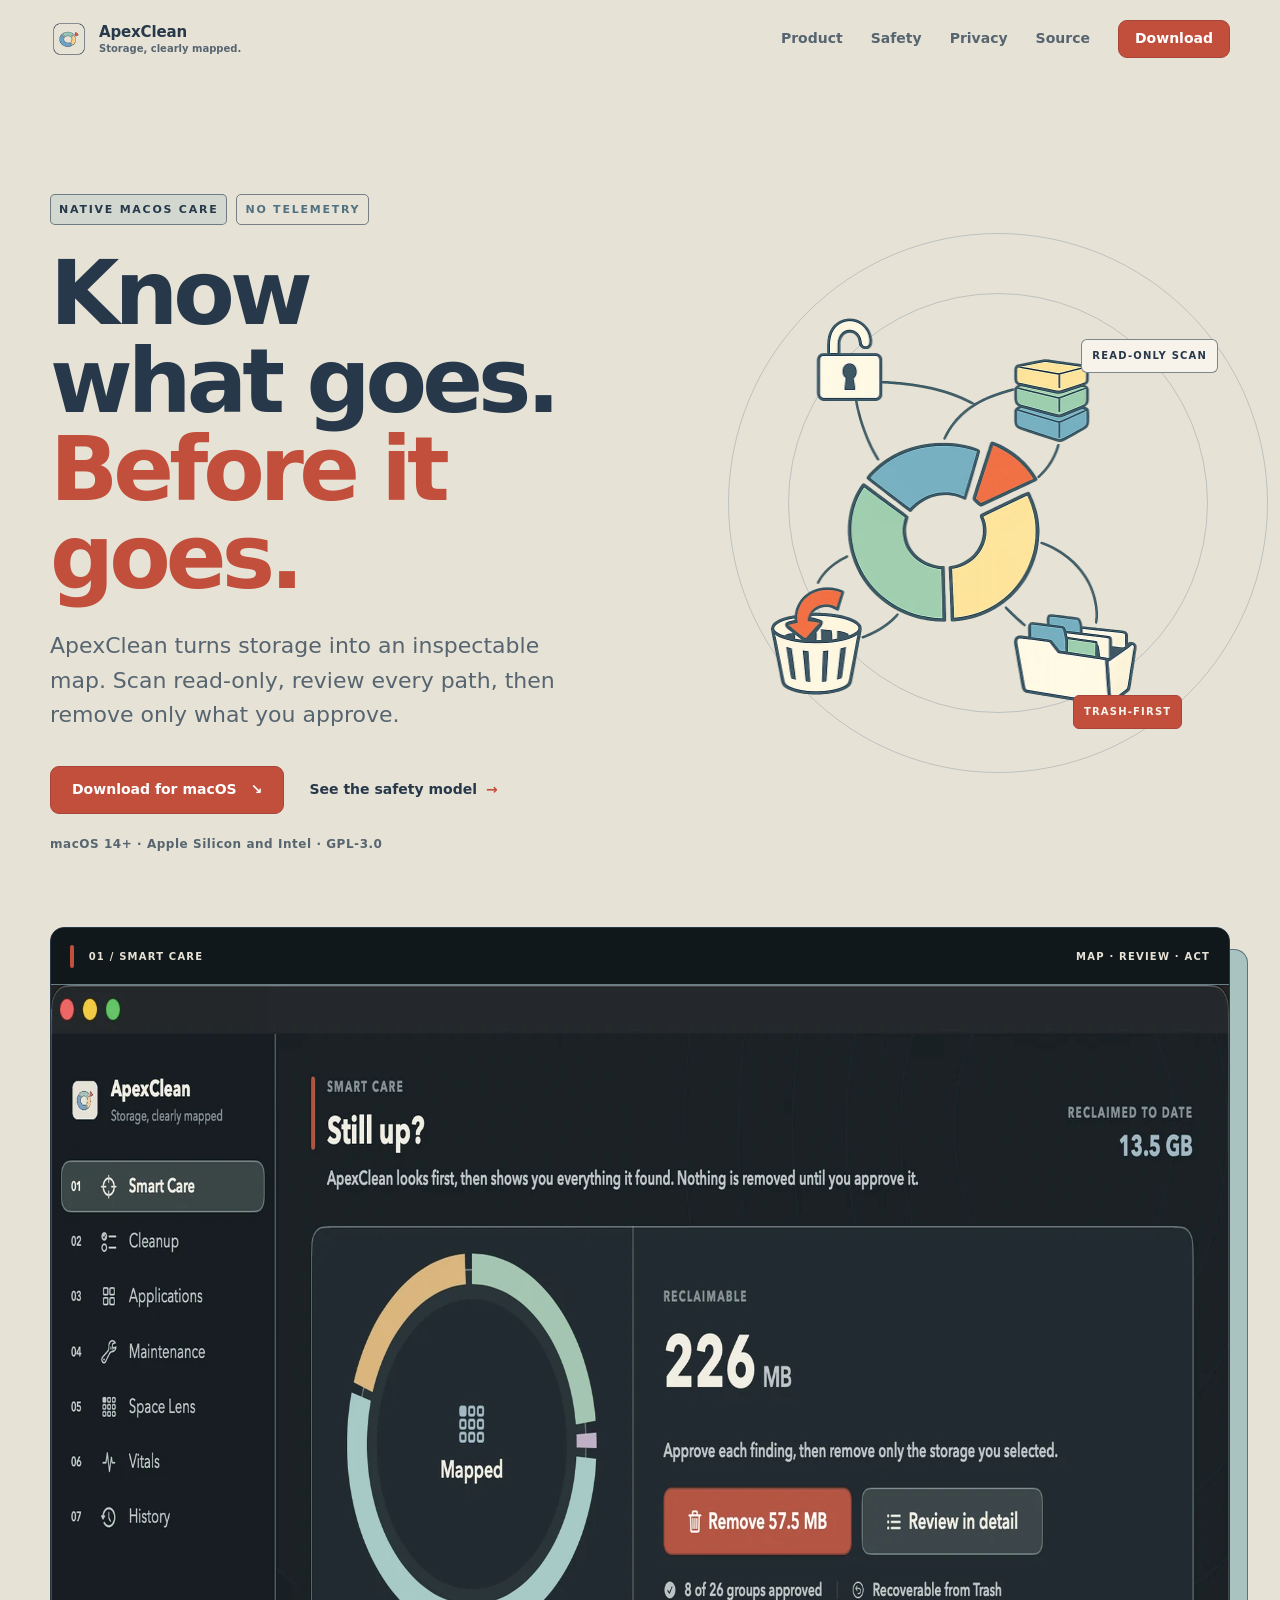
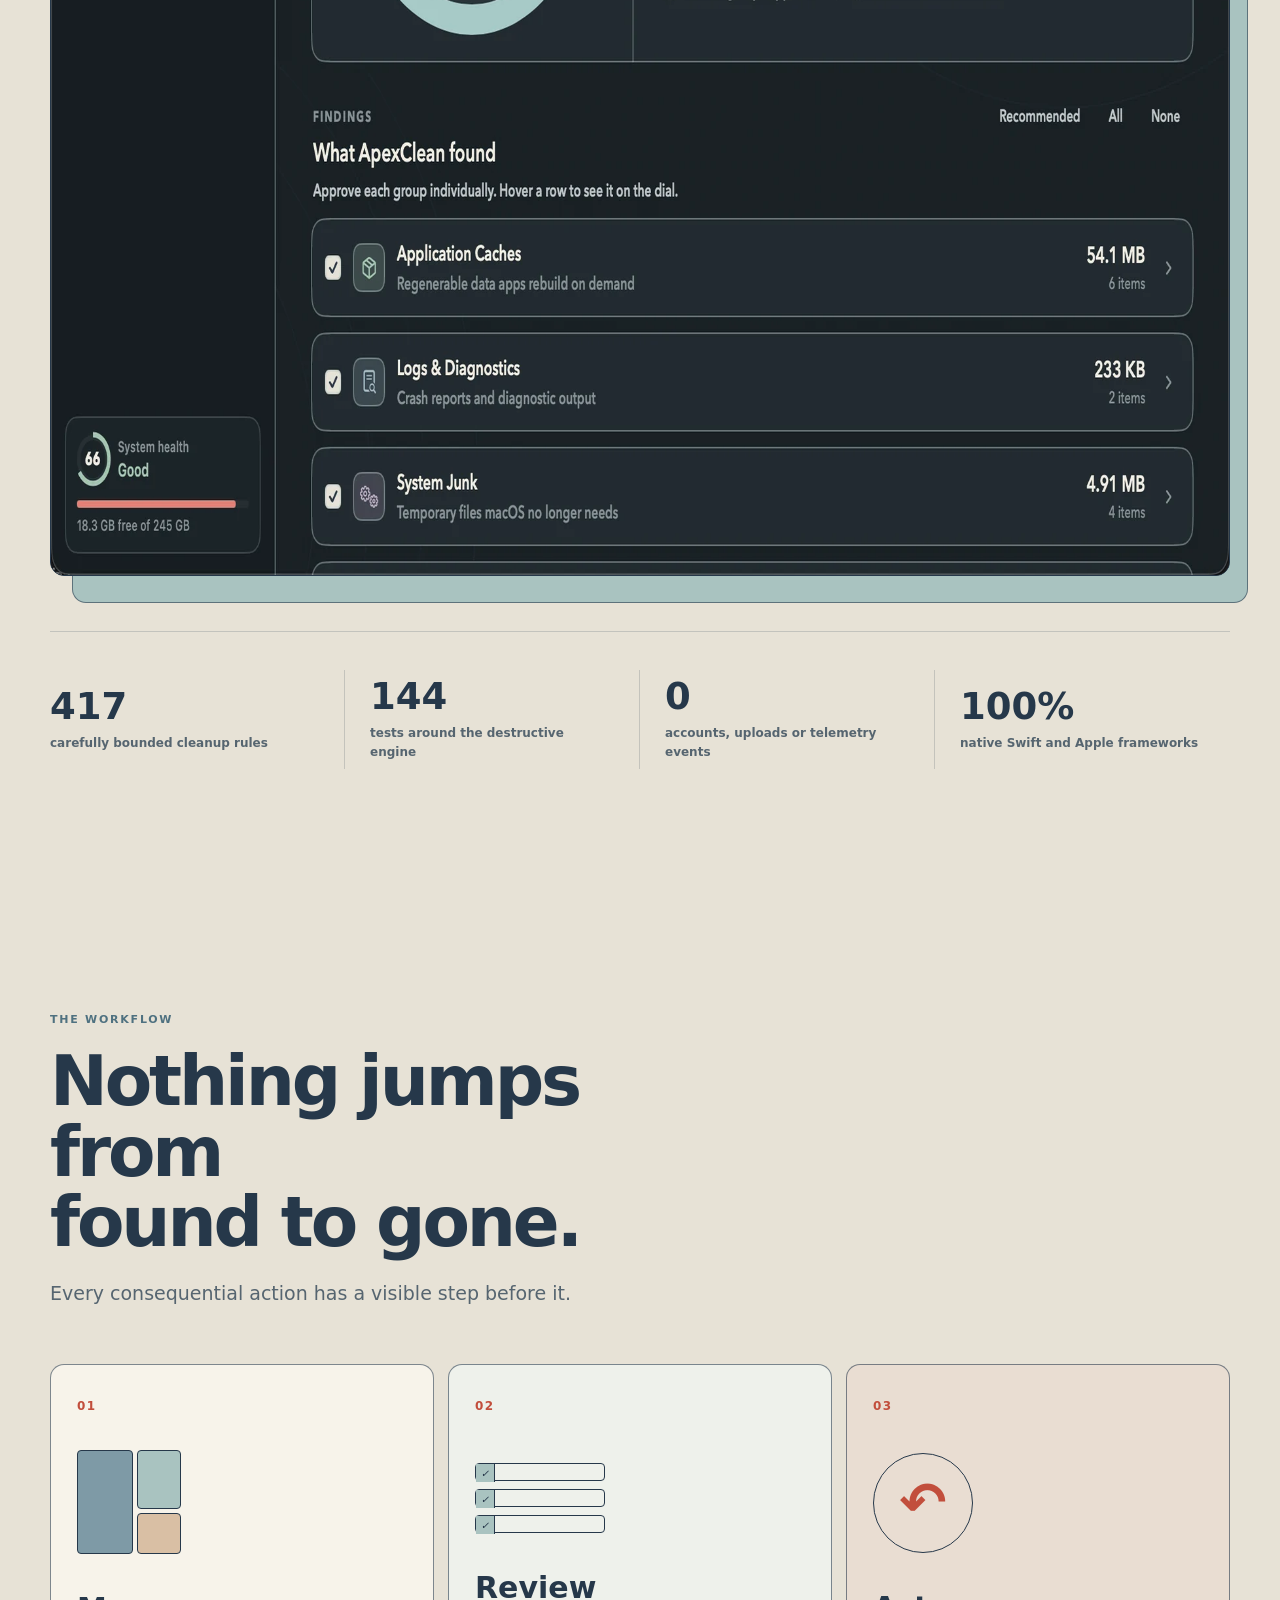
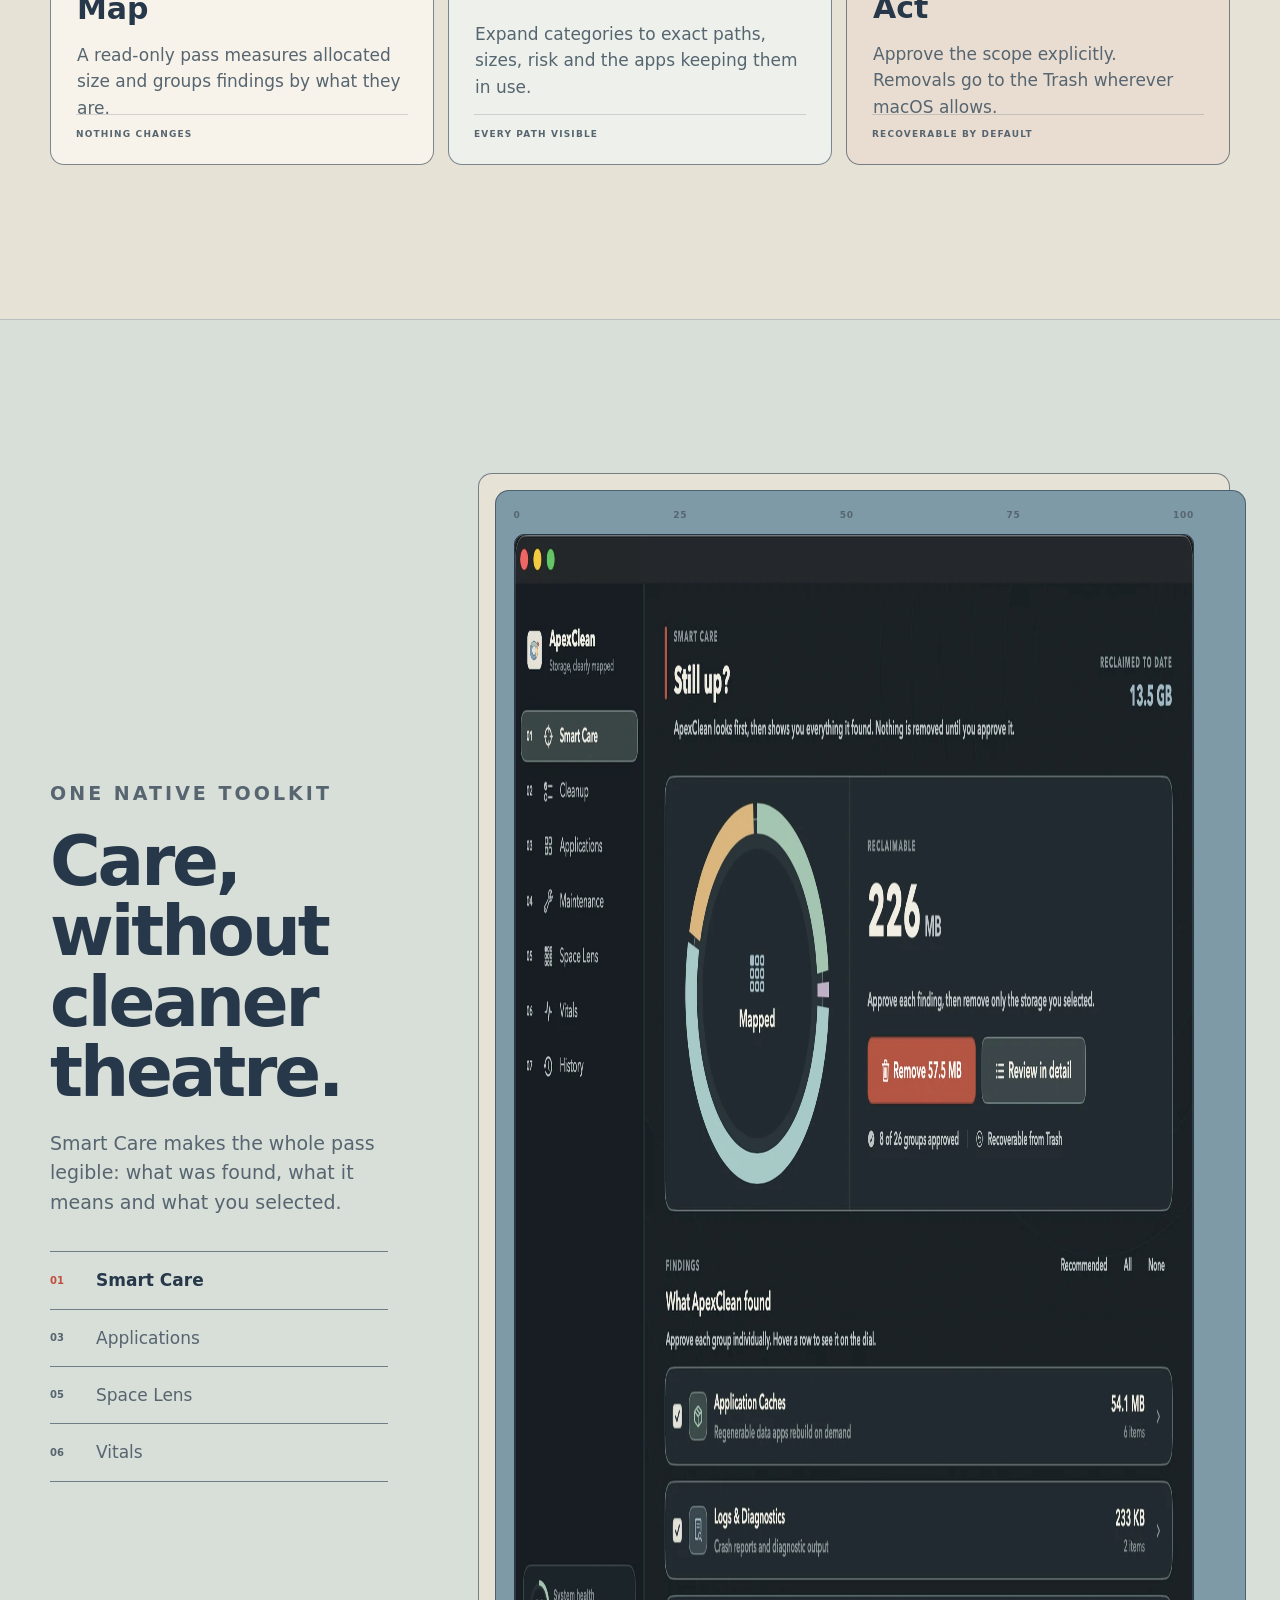
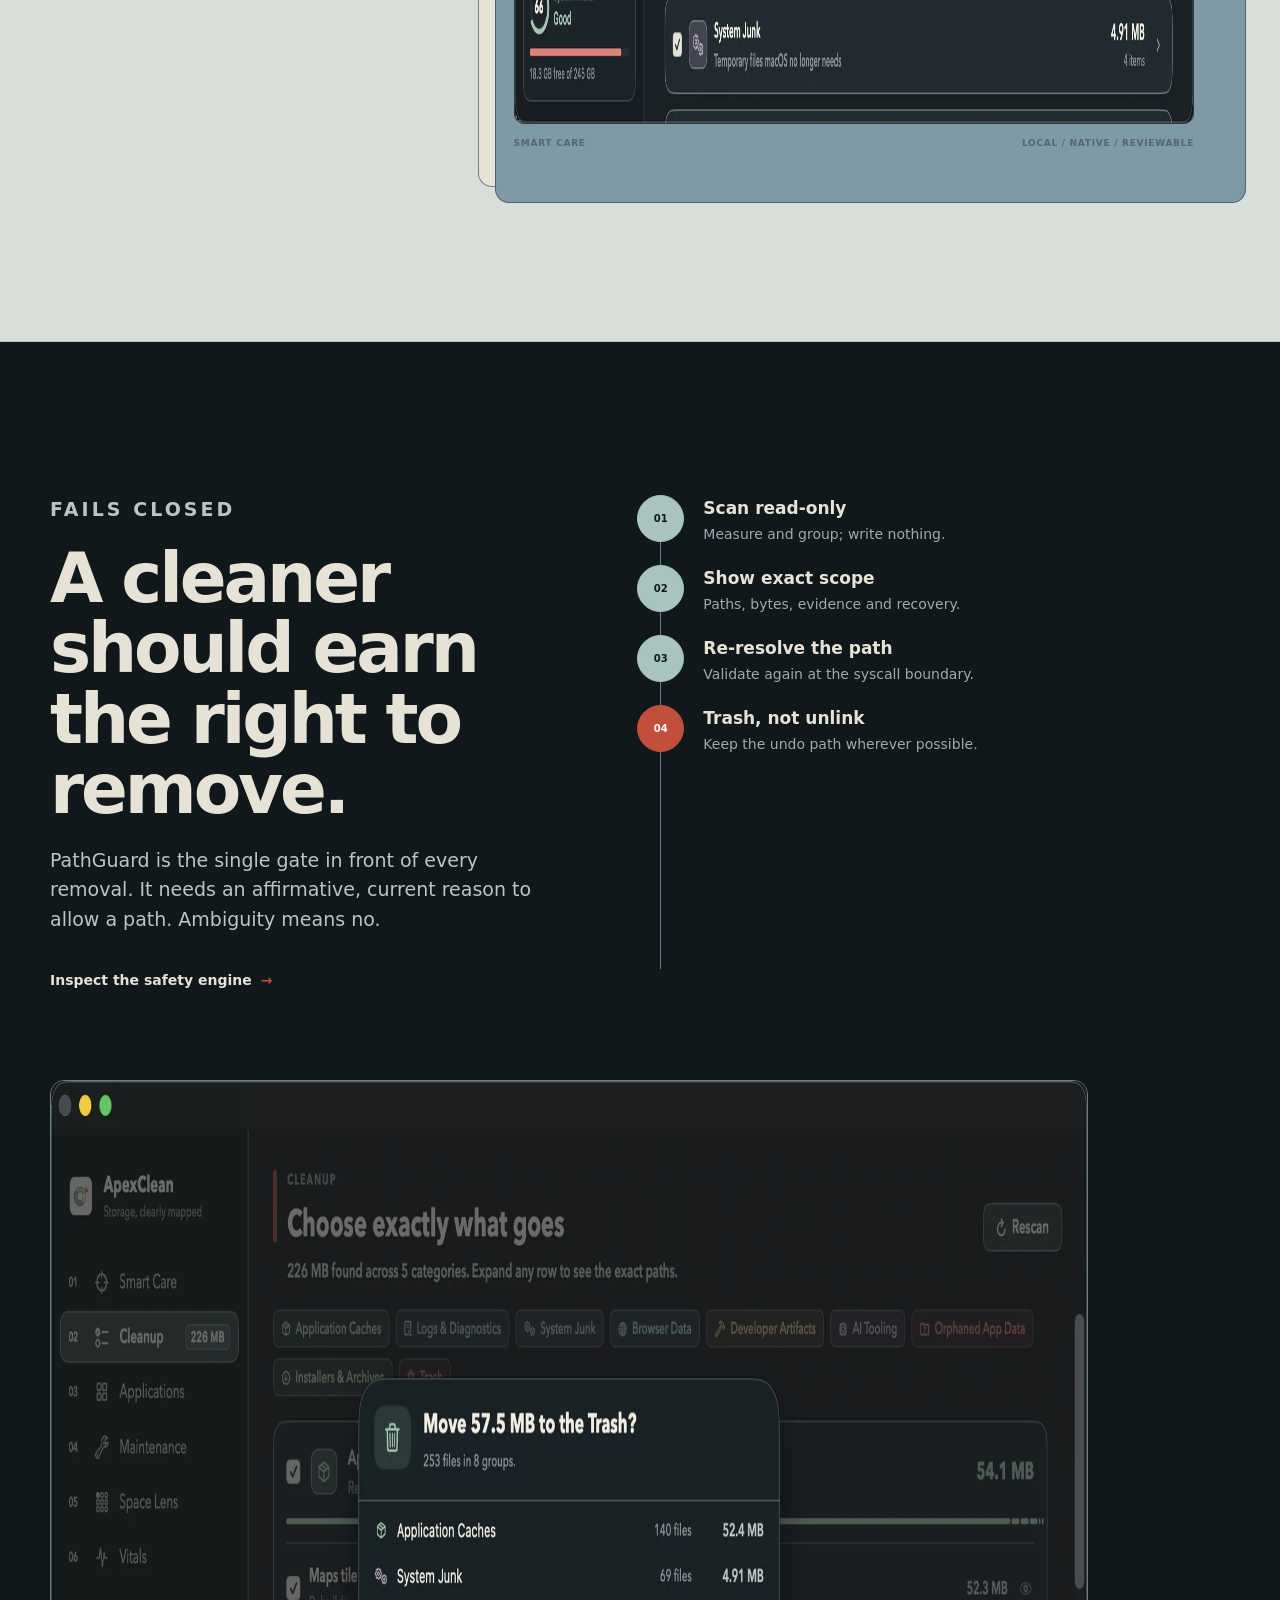
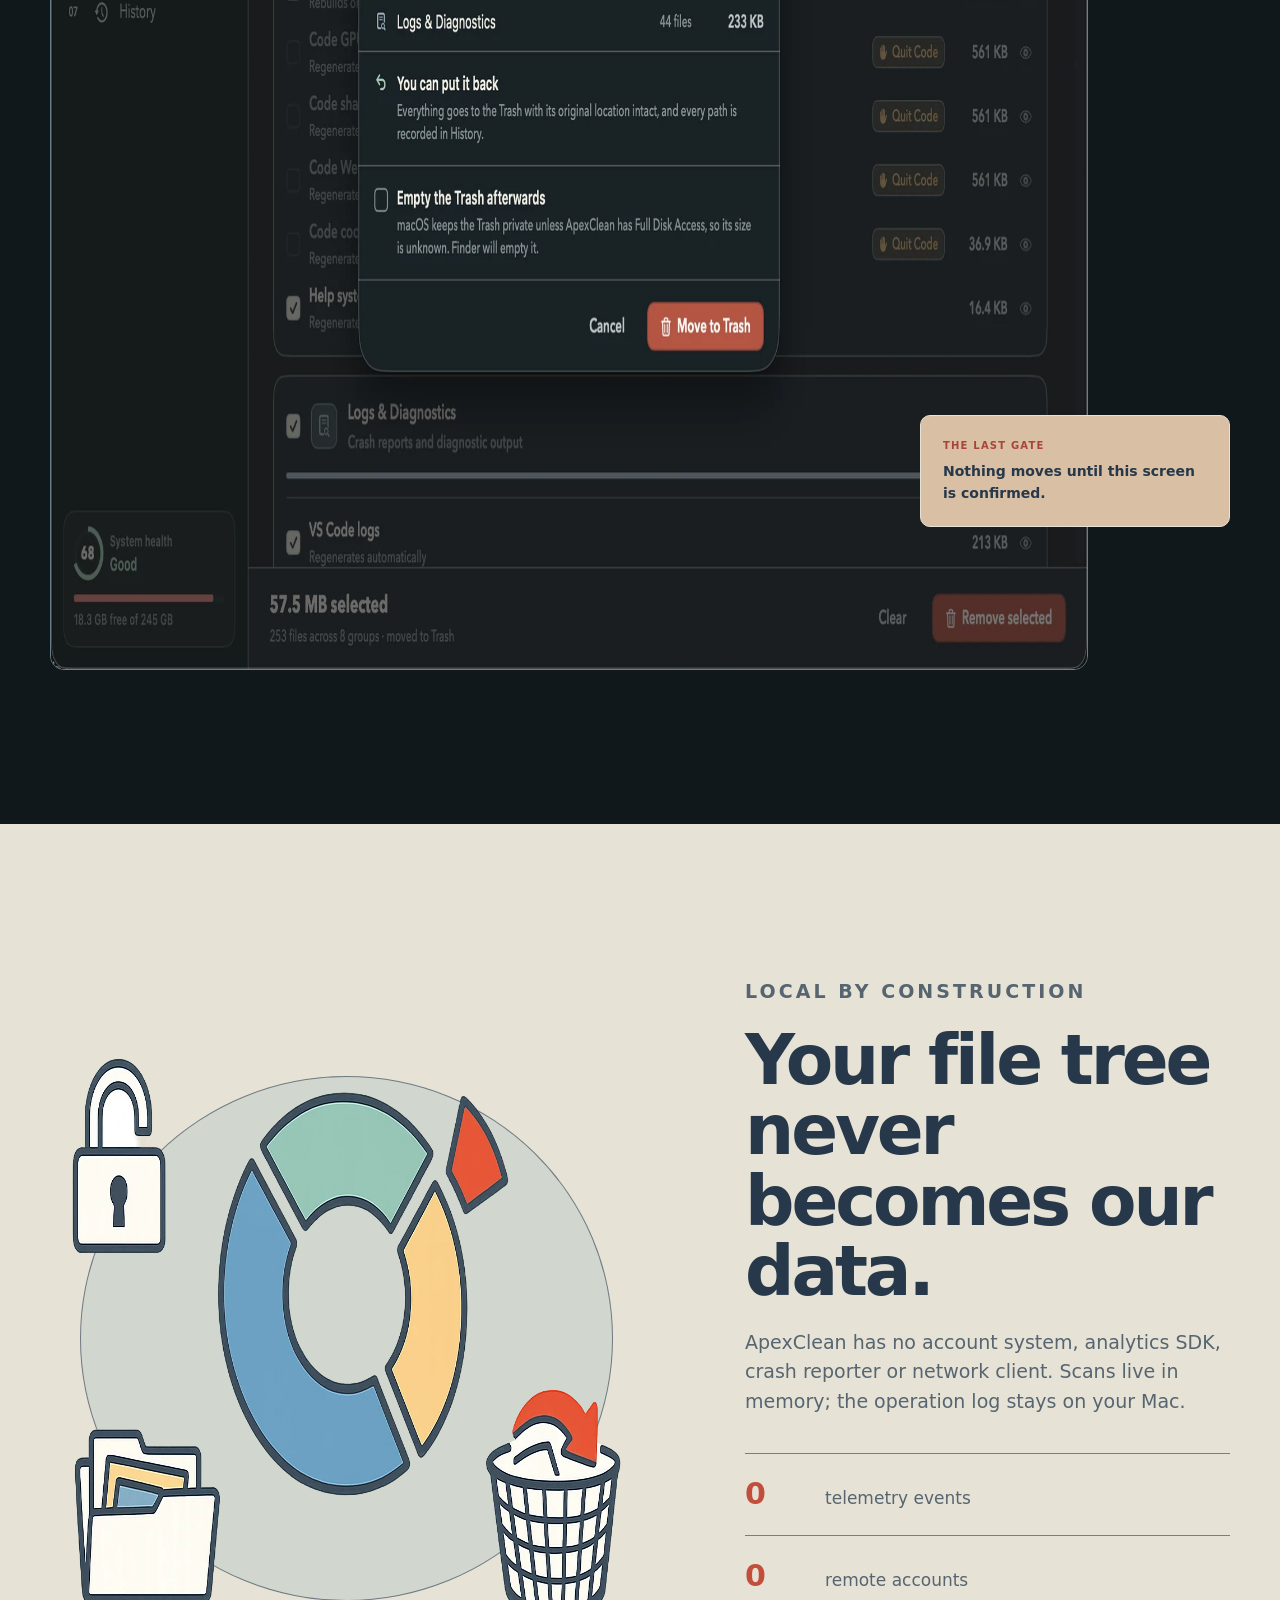
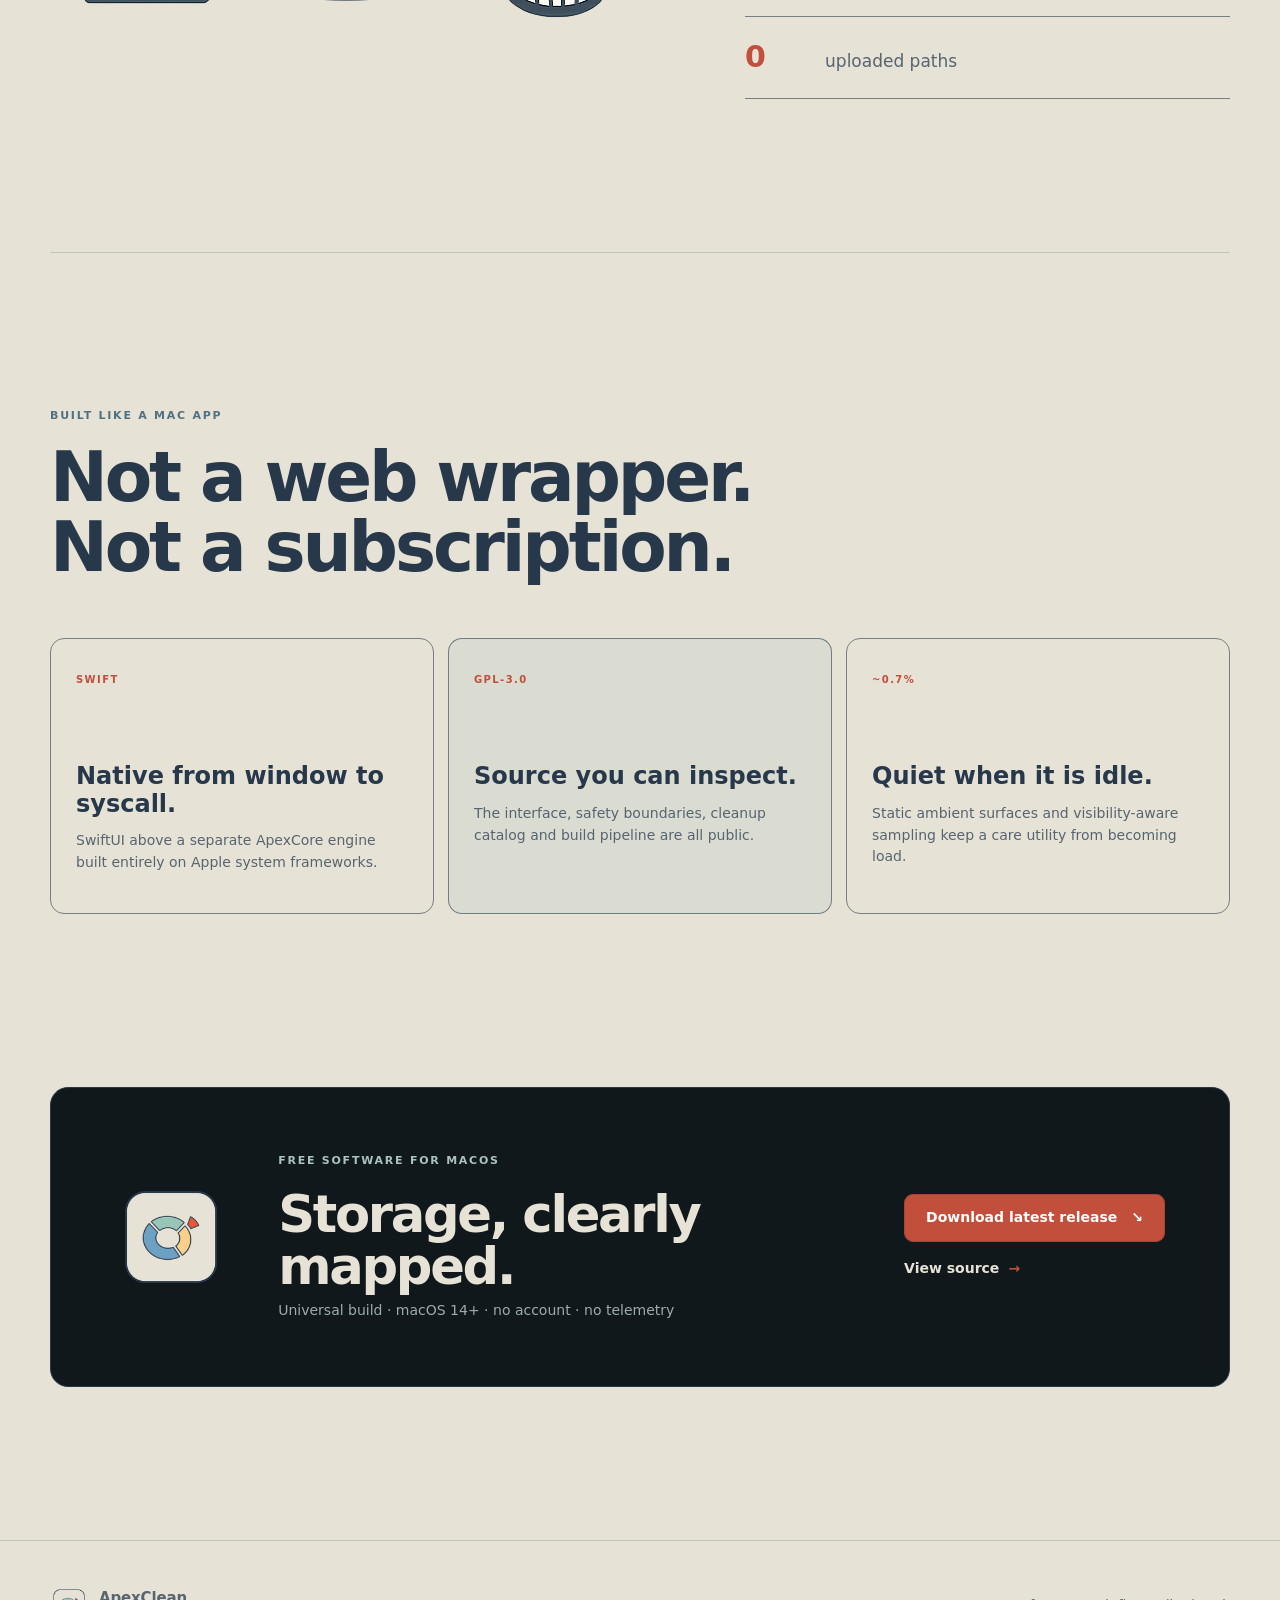
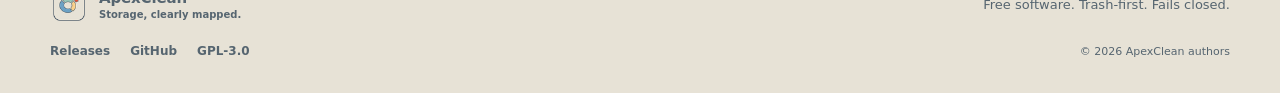
==== site/index.html @ a5173ec4 "Build Coastal Atlas product website" ====
<!doctype html>
<html lang="en">
<head>
  <meta charset="utf-8">
  <meta name="viewport" content="width=device-width, initial-scale=1">
  <title>ApexClean — Storage, clearly mapped.</title>
  <meta name="description" content="A native macOS care app that maps reclaimable storage, explains every finding, and asks before it removes anything.">
  <meta name="theme-color" content="#e7e2d6">
  <meta name="color-scheme" content="light">
  <link rel="canonical" href="https://shalomobongo.github.io/ApexClean/">
  <link rel="icon" href="assets/app-icon-64.png" sizes="64x64">
  <link rel="apple-touch-icon" href="assets/app-icon-192.png">
  <link rel="manifest" href="site.webmanifest">

  <meta property="og:type" content="website">
  <meta property="og:title" content="ApexClean — Storage, clearly mapped.">
  <meta property="og:description" content="Know what goes before it goes. Native, local-first Mac care with no telemetry.">
  <meta property="og:url" content="https://shalomobongo.github.io/ApexClean/">
  <meta property="og:image" content="https://shalomobongo.github.io/ApexClean/assets/og-card.png">
  <meta property="og:image:width" content="1200">
  <meta property="og:image:height" content="630">
  <meta property="og:image:alt" content="ApexClean storage atlas with the words Know what goes. Before it goes.">
  <meta name="twitter:card" content="summary_large_image">

  <link rel="stylesheet" href="styles.css">

  <script type="application/ld+json">
  {
    "@context": "https://schema.org",
    "@type": "SoftwareApplication",
    "name": "ApexClean",
    "applicationCategory": "UtilitiesApplication",
    "operatingSystem": "macOS 14 or later",
    "description": "A native macOS care app that maps reclaimable storage, explains every finding, and asks before it removes anything.",
    "softwareVersion": "1.1.0",
    "isAccessibleForFree": true,
    "license": "https://www.gnu.org/licenses/gpl-3.0.html",
    "downloadUrl": "https://github.com/ShalomObongo/ApexClean/releases/latest",
    "codeRepository": "https://github.com/ShalomObongo/ApexClean"
  }
  </script>
</head>
<body>
  <a class="skip-link" href="#main">Skip to content</a>
  <div class="paper-field" aria-hidden="true"></div>

  <header class="site-header" data-header>
    <nav class="nav shell" aria-label="Main navigation">
      <a class="brand" href="#top" aria-label="ApexClean home">
        <img src="assets/app-icon-64.png" width="38" height="38" alt="">
        <span>
          <strong>ApexClean</strong>
          <small>Storage, clearly mapped.</small>
        </span>
      </a>

      <button class="nav-toggle" type="button" aria-expanded="false" aria-controls="nav-links" data-nav-toggle>
        <span></span><span></span>
        <span class="sr-only">Open navigation</span>
      </button>

      <div class="nav-links" id="nav-links" data-nav-links>
        <a href="#product">Product</a>
        <a href="#safety">Safety</a>
        <a href="#privacy">Privacy</a>
        <a href="https://github.com/ShalomObongo/ApexClean">Source</a>
        <a class="button button-small" href="https://github.com/ShalomObongo/ApexClean/releases/latest">Download</a>
      </div>
    </nav>
  </header>

  <main id="main">
    <section class="hero shell" id="top">
      <div class="hero-copy reveal">
        <p class="eyebrow"><span>Native macOS care</span><span>No telemetry</span></p>
        <h1>Know what goes.<br><em>Before it goes.</em></h1>
        <p class="hero-lede">
          ApexClean turns storage into an inspectable map. Scan read-only, review every path,
          then remove only what you approve.
        </p>
        <div class="hero-actions">
          <a class="button" href="https://github.com/ShalomObongo/ApexClean/releases/latest">
            Download for macOS
            <span aria-hidden="true">↘</span>
          </a>
          <a class="text-link" href="#safety">See the safety model <span aria-hidden="true">→</span></a>
        </div>
        <p class="compatibility">macOS 14+ · Apple Silicon and Intel · GPL-3.0</p>
      </div>

      <div class="hero-art reveal" aria-hidden="true" data-parallax>
        <div class="atlas-orbit orbit-one"></div>
        <div class="atlas-orbit orbit-two"></div>
        <img src="assets/hero-atlas.webp" width="768" height="512" alt="">
        <div class="atlas-note note-top">READ-ONLY SCAN</div>
        <div class="atlas-note note-bottom">TRASH-FIRST</div>
      </div>
    </section>

    <section class="product-window-section shell reveal" aria-label="ApexClean product preview">
      <div class="product-window-backdrop" aria-hidden="true"></div>
      <figure class="product-window">
        <div class="window-label">
          <span><i></i> 01 / SMART CARE</span>
          <span>MAP · REVIEW · ACT</span>
        </div>
        <img src="assets/smartcare.webp" width="1800" height="1190" alt="ApexClean Smart Care showing a segmented storage map, 226 MB reclaimable and reviewable findings.">
      </figure>
    </section>

    <section class="stat-rail shell reveal" aria-label="Product facts">
      <div><strong>417</strong><span>carefully bounded cleanup rules</span></div>
      <div><strong>144</strong><span>tests around the destructive engine</span></div>
      <div><strong>0</strong><span>accounts, uploads or telemetry events</span></div>
      <div><strong>100%</strong><span>native Swift and Apple frameworks</span></div>
    </section>

    <section class="workflow section shell" id="product">
      <div class="section-heading reveal">
        <p class="kicker">The workflow</p>
        <h2>Nothing jumps from<br>found to gone.</h2>
        <p>Every consequential action has a visible step before it.</p>
      </div>

      <div class="workflow-grid">
        <article class="workflow-card reveal">
          <span class="card-index">01</span>
          <div class="mini-map" aria-hidden="true"><span></span><span></span><span></span></div>
          <h3>Map</h3>
          <p>A read-only pass measures allocated size and groups findings by what they are.</p>
          <small>NOTHING CHANGES</small>
        </article>
        <article class="workflow-card reveal">
          <span class="card-index">02</span>
          <div class="review-lines" aria-hidden="true"><i></i><i></i><i></i></div>
          <h3>Review</h3>
          <p>Expand categories to exact paths, sizes, risk and the apps keeping them in use.</p>
          <small>EVERY PATH VISIBLE</small>
        </article>
        <article class="workflow-card reveal">
          <span class="card-index">03</span>
          <div class="trash-mark" aria-hidden="true">↶</div>
          <h3>Act</h3>
          <p>Approve the scope explicitly. Removals go to the Trash wherever macOS allows.</p>
          <small>RECOVERABLE BY DEFAULT</small>
        </article>
      </div>
    </section>

    <section class="tour section">
      <div class="shell tour-layout">
        <div class="tour-copy reveal">
          <p class="kicker">One native toolkit</p>
          <h2 id="tour-title">Care, without cleaner theatre.</h2>
          <p id="tour-copy">
            Smart Care makes the whole pass legible: what was found, what it means and what you selected.
          </p>
          <div class="tour-tabs" aria-label="Product features">
            <button class="tour-tab is-active" aria-pressed="true"
              data-image="assets/smartcare.webp"
              data-title="Care, without cleaner theatre."
              data-copy="Smart Care makes the whole pass legible: what was found, what it means and what you selected.">
              <span>01</span> Smart Care
            </button>
            <button class="tour-tab" aria-pressed="false"
              data-image="assets/applications.webp"
              data-title="Uninstall with evidence."
              data-copy="See the bundle, containers and every supporting file before ApexClean proposes moving anything.">
              <span>03</span> Applications
            </button>
            <button class="tour-tab" aria-pressed="false"
              data-image="assets/spacelens.webp"
              data-title="See where storage went."
              data-copy="Navigate allocated size as a treemap, inspect any tile and descend without losing context.">
              <span>05</span> Space Lens
            </button>
            <button class="tour-tab" aria-pressed="false"
              data-image="assets/vitals.webp"
              data-title="A score that shows its work."
              data-copy="Live local metrics, itemised deductions and no recommendation engine trying to manufacture urgency.">
              <span>06</span> Vitals
            </button>
          </div>
        </div>

        <div class="tour-stage reveal">
          <div class="stage-ruler" aria-hidden="true"><span>0</span><span>25</span><span>50</span><span>75</span><span>100</span></div>
          <img id="tour-image" src="assets/smartcare.webp" width="1800" height="1190"
            alt="ApexClean Smart Care interface" data-tour-image>
          <p class="stage-caption"><span data-tour-label>SMART CARE</span><span>LOCAL / NATIVE / REVIEWABLE</span></p>
        </div>
      </div>
    </section>

    <section class="safety section" id="safety">
      <div class="shell safety-grid">
        <div class="safety-copy reveal">
          <p class="kicker kicker-light">Fails closed</p>
          <h2>A cleaner should earn<br>the right to remove.</h2>
          <p>
            PathGuard is the single gate in front of every removal. It needs an affirmative,
            current reason to allow a path. Ambiguity means no.
          </p>
          <a class="text-link text-link-light" href="https://github.com/ShalomObongo/ApexClean/tree/main/Sources/ApexCore/Safety">
            Inspect the safety engine <span aria-hidden="true">→</span>
          </a>
        </div>

        <ol class="guard-path reveal">
          <li><span>01</span><div><strong>Scan read-only</strong><p>Measure and group; write nothing.</p></div></li>
          <li><span>02</span><div><strong>Show exact scope</strong><p>Paths, bytes, evidence and recovery.</p></div></li>
          <li><span>03</span><div><strong>Re-resolve the path</strong><p>Validate again at the syscall boundary.</p></div></li>
          <li><span>04</span><div><strong>Trash, not unlink</strong><p>Keep the undo path wherever possible.</p></div></li>
        </ol>
      </div>

      <div class="shell review-frame reveal">
        <img src="assets/review.webp" width="1800" height="1190"
          alt="ApexClean confirmation sheet showing selected categories, exact size and recovery information.">
        <div class="review-callout"><span>THE LAST GATE</span> Nothing moves until this screen is confirmed.</div>
      </div>
    </section>

    <section class="privacy section shell" id="privacy">
      <div class="privacy-art reveal" aria-hidden="true">
        <div class="privacy-plate"></div>
        <img src="assets/privacy-atlas.webp" width="1058" height="640" alt="">
      </div>
      <div class="privacy-copy reveal">
        <p class="kicker">Local by construction</p>
        <h2>Your file tree never<br>becomes our data.</h2>
        <p>
          ApexClean has no account system, analytics SDK, crash reporter or network client.
          Scans live in memory; the operation log stays on your Mac.
        </p>
        <dl class="privacy-list">
          <div><dt>0</dt><dd>telemetry events</dd></div>
          <div><dt>0</dt><dd>remote accounts</dd></div>
          <div><dt>0</dt><dd>uploaded paths</dd></div>
        </dl>
      </div>
    </section>

    <section class="native section shell">
      <div class="native-heading reveal">
        <p class="kicker">Built like a Mac app</p>
        <h2>Not a web wrapper.<br>Not a subscription.</h2>
      </div>
      <div class="native-grid">
        <article class="reveal"><span>SWIFT</span><h3>Native from window to syscall.</h3><p>SwiftUI above a separate ApexCore engine built entirely on Apple system frameworks.</p></article>
        <article class="reveal"><span>GPL-3.0</span><h3>Source you can inspect.</h3><p>The interface, safety boundaries, cleanup catalog and build pipeline are all public.</p></article>
        <article class="reveal"><span>~0.7%</span><h3>Quiet when it is idle.</h3><p>Static ambient surfaces and visibility-aware sampling keep a care utility from becoming load.</p></article>
      </div>
    </section>

    <section class="download section shell" id="download">
      <div class="download-card reveal">
        <img src="assets/app-icon-192.png" width="112" height="112" alt="">
        <div>
          <p class="kicker">Free software for macOS</p>
          <h2>Storage, clearly mapped.</h2>
          <p>Universal build · macOS 14+ · no account · no telemetry</p>
        </div>
        <div class="download-actions">
          <a class="button" href="https://github.com/ShalomObongo/ApexClean/releases/latest">Download latest release <span aria-hidden="true">↘</span></a>
          <a class="text-link" href="https://github.com/ShalomObongo/ApexClean">View source <span aria-hidden="true">→</span></a>
        </div>
      </div>
    </section>
  </main>

  <footer class="footer">
    <div class="shell footer-grid">
      <div class="brand footer-brand">
        <img src="assets/app-icon-64.png" width="38" height="38" alt="">
        <span><strong>ApexClean</strong><small>Storage, clearly mapped.</small></span>
      </div>
      <p>Free software. Trash-first. Fails closed.</p>
      <nav aria-label="Footer navigation">
        <a href="https://github.com/ShalomObongo/ApexClean/releases/latest">Releases</a>
        <a href="https://github.com/ShalomObongo/ApexClean">GitHub</a>
        <a href="https://www.gnu.org/licenses/gpl-3.0.html">GPL-3.0</a>
      </nav>
      <small>© <span data-year></span> ApexClean authors</small>
    </div>
  </footer>

  <script src="script.js" defer></script>
</body>
</html>
---- site/styles.css ----
:root {
  --paper: #e7e2d6;
  --paper-deep: #dcd6ca;
  --surface: #f7f3ea;
  --ink: #26384a;
  --ink-soft: #566570;
  --ink-faint: #566570;
  --sage: #a9c3c0;
  --sage-strong: #426e5a;
  --sand: #d9bfa4;
  --blue: #7e9aa6;
  --blue-strong: #4f7180;
  --brick: #c24e3c;
  --brick-dark: #a9443a;
  --night: #11181c;
  --night-surface: #202b31;
  --night-line: #658087;
  --line: rgba(38, 56, 74, 0.58);
  --line-soft: rgba(38, 56, 74, 0.18);
  --radius: 14px;
  --shell: min(1180px, calc(100vw - 40px));
  --ease: cubic-bezier(0.2, 0.75, 0.25, 1);
}

* {
  box-sizing: border-box;
}

html {
  scroll-behavior: smooth;
  background: var(--paper);
}

body {
  margin: 0;
  color: var(--ink);
  background: var(--paper);
  font-family: "Avenir Next", Avenir, "Segoe UI", system-ui, sans-serif;
  font-size: 17px;
  line-height: 1.55;
  text-rendering: optimizeLegibility;
  -webkit-font-smoothing: antialiased;
}

::selection {
  color: var(--surface);
  background: var(--ink);
}

img {
  display: block;
  max-width: 100%;
}

a {
  color: inherit;
  text-decoration: none;
}

button,
a {
  -webkit-tap-highlight-color: transparent;
}

button {
  font: inherit;
}

:focus-visible {
  outline: 3px solid var(--brick);
  outline-offset: 4px;
}

.sr-only {
  position: absolute;
  width: 1px;
  height: 1px;
  padding: 0;
  margin: -1px;
  overflow: hidden;
  clip: rect(0, 0, 0, 0);
  white-space: nowrap;
  border: 0;
}

.skip-link {
  position: fixed;
  z-index: 100;
  top: 12px;
  left: 12px;
  padding: 10px 14px;
  color: var(--surface);
  background: var(--ink);
  border-radius: 8px;
  transform: translateY(-150%);
}

.skip-link:focus {
  transform: translateY(0);
}

.paper-field {
  position: fixed;
  z-index: -1;
  inset: 0;
  pointer-events: none;
  opacity: 0.7;
  background-image: url("data:image/svg+xml,%3Csvg width='96' height='96' viewBox='0 0 96 96' xmlns='http://www.w3.org/2000/svg'%3E%3Cpath d='M0 0H96V96H0Z' fill='none' stroke='%2326384A' stroke-opacity='.055'/%3E%3C/svg%3E");
}

.paper-field::before,
.paper-field::after {
  content: "";
  position: absolute;
  width: 680px;
  height: 680px;
  border: 1px solid rgba(79, 113, 128, 0.12);
  border-radius: 50%;
}

.paper-field::before {
  top: -410px;
  right: -190px;
  box-shadow: 0 0 0 58px transparent, 0 0 0 59px rgba(79, 113, 128, 0.08), 0 0 0 118px transparent, 0 0 0 119px rgba(79, 113, 128, 0.06);
}

.paper-field::after {
  bottom: -490px;
  left: -330px;
  box-shadow: 0 0 0 74px transparent, 0 0 0 75px rgba(79, 113, 128, 0.08), 0 0 0 148px transparent, 0 0 0 149px rgba(79, 113, 128, 0.06);
}

.shell {
  width: var(--shell);
  margin-inline: auto;
}

.section {
  padding-block: clamp(96px, 12vw, 168px);
}

.site-header {
  position: sticky;
  z-index: 50;
  top: 0;
  border-bottom: 1px solid transparent;
  background: var(--paper);
  transition: border-color 180ms ease;
}

.site-header.is-scrolled {
  border-color: var(--line-soft);
}

.nav {
  min-height: 78px;
  display: flex;
  align-items: center;
  justify-content: space-between;
  gap: 28px;
}

.brand {
  display: inline-flex;
  align-items: center;
  gap: 11px;
}

.brand img {
  border-radius: 9px;
}

.brand span {
  display: grid;
  line-height: 1.08;
}

.brand strong {
  font-size: 15px;
  letter-spacing: -0.01em;
}

.brand small {
  margin-top: 4px;
  color: var(--ink-soft);
  font-size: 10px;
  font-weight: 600;
}

.nav-links {
  display: flex;
  align-items: center;
  gap: 28px;
  color: var(--ink-soft);
  font-size: 14px;
  font-weight: 600;
}

.nav-links > a:not(.button) {
  position: relative;
}

.nav-links > a:not(.button)::after {
  content: "";
  position: absolute;
  right: 0;
  bottom: -7px;
  left: 0;
  height: 2px;
  background: var(--brick);
  transform: scaleX(0);
  transform-origin: left;
  transition: transform 180ms ease;
}

.nav-links > a:hover::after {
  transform: scaleX(1);
}

.nav-toggle {
  display: none;
  width: 42px;
  height: 38px;
  padding: 0 10px;
  color: var(--ink);
  background: transparent;
  border: 1px solid var(--line);
  border-radius: 8px;
}

.nav-toggle span:not(.sr-only) {
  display: block;
  height: 2px;
  margin-block: 5px;
  background: currentColor;
}

.button {
  display: inline-flex;
  min-height: 48px;
  align-items: center;
  justify-content: center;
  gap: 14px;
  padding: 0 21px;
  color: #fff;
  background: var(--brick);
  border: 1px solid var(--brick-dark);
  border-radius: 9px;
  font-size: 14px;
  font-weight: 700;
  transition: background 160ms ease, transform 160ms var(--ease);
}

.button:hover {
  background: var(--brick-dark);
  transform: translateY(-2px);
}

.button-small {
  min-height: 38px;
  padding-inline: 16px;
}

.text-link {
  display: inline-flex;
  align-items: center;
  gap: 9px;
  color: var(--ink);
  font-size: 14px;
  font-weight: 700;
}

.text-link span {
  color: var(--brick);
  transition: transform 180ms ease;
}

.text-link:hover span {
  transform: translateX(5px);
}

.hero {
  min-height: 720px;
  padding-block: clamp(70px, 9vw, 126px) 74px;
  display: grid;
  grid-template-columns: minmax(0, 0.92fr) minmax(430px, 1.08fr);
  align-items: center;
  gap: clamp(30px, 6vw, 92px);
}

.hero-copy,
.hero-art {
  min-width: 0;
}

.eyebrow {
  display: flex;
  gap: 9px;
  margin: 0 0 25px;
}

.eyebrow span,
.kicker {
  color: var(--blue-strong);
  font-size: 11px;
  font-weight: 800;
  letter-spacing: 0.16em;
  text-transform: uppercase;
}

.eyebrow span {
  padding: 6px 8px;
  border: 1px solid var(--line);
  border-radius: 5px;
}

.eyebrow span:first-child {
  color: var(--ink);
  background: rgba(169, 195, 192, 0.34);
}

h1,
h2,
h3,
p {
  margin-top: 0;
}

h1 {
  margin-bottom: 28px;
  font-size: clamp(58px, 7vw, 96px);
  line-height: 0.98;
  letter-spacing: -0.055em;
}

h1 em {
  color: var(--brick);
  font-style: normal;
}

.hero-lede {
  max-width: 610px;
  margin-bottom: 34px;
  color: var(--ink-soft);
  font-size: clamp(18px, 2vw, 22px);
  line-height: 1.55;
}

.hero-actions {
  display: flex;
  align-items: center;
  gap: 25px;
}

.compatibility {
  margin: 21px 0 0;
  color: var(--ink-faint);
  font-size: 12px;
  font-weight: 700;
  letter-spacing: 0.045em;
}

.hero-art {
  position: relative;
  min-height: 500px;
  isolation: isolate;
}

.hero-art > img {
  position: relative;
  z-index: 2;
  width: min(780px, 58vw);
  max-width: none;
  margin-left: -27%;
  transform: translate3d(var(--parallax-x, 0), var(--parallax-y, 0), 0);
  transition: transform 600ms var(--ease);
}

.atlas-orbit {
  position: absolute;
  z-index: 0;
  top: 46%;
  left: 61%;
  border: 1px solid rgba(79, 113, 128, 0.28);
  border-radius: 50%;
  transform: translate(-50%, -50%);
}

.orbit-one {
  width: 420px;
  height: 420px;
}

.orbit-two {
  width: 540px;
  height: 540px;
}

.atlas-note {
  position: absolute;
  z-index: 3;
  padding: 8px 10px;
  color: var(--ink);
  background: var(--surface);
  border: 1px solid var(--line);
  border-radius: 6px;
  font-size: 10px;
  font-weight: 800;
  letter-spacing: 0.12em;
}

.note-top {
  top: 14%;
  right: 2%;
}

.note-bottom {
  right: 8%;
  bottom: 10%;
  color: var(--surface);
  background: var(--brick);
  border-color: var(--brick-dark);
}

.product-window-section {
  position: relative;
  padding-bottom: 55px;
}

.product-window-backdrop {
  position: absolute;
  inset: 22px -18px 28px 22px;
  background: var(--sage);
  border: 1px solid var(--line);
  border-radius: var(--radius);
}

.product-window {
  position: relative;
  z-index: 1;
  margin: 0;
  overflow: hidden;
  background: var(--night);
  border: 1px solid var(--ink);
  border-radius: var(--radius);
}

.product-window img {
  width: 100%;
}

.window-label {
  height: 57px;
  padding-inline: 19px;
  display: flex;
  align-items: center;
  justify-content: space-between;
  color: var(--paper);
  background: var(--night);
  border-bottom: 1px solid var(--night-line);
  font-size: 10px;
  font-weight: 800;
  letter-spacing: 0.12em;
}

.window-label i {
  display: inline-block;
  width: 4px;
  height: 23px;
  margin-right: 10px;
  vertical-align: middle;
  background: var(--brick);
  border-radius: 2px;
}

.stat-rail {
  padding-block: 38px 88px;
  display: grid;
  grid-template-columns: repeat(4, 1fr);
  border-top: 1px solid var(--line-soft);
}

.stat-rail > div {
  min-height: 88px;
  padding: 8px 25px;
  display: grid;
  align-content: center;
  border-right: 1px solid var(--line-soft);
}

.stat-rail > div:first-child {
  padding-left: 0;
}

.stat-rail > div:last-child {
  border-right: 0;
}

.stat-rail strong {
  font-size: 37px;
  line-height: 1;
}

.stat-rail span {
  margin-top: 9px;
  color: var(--ink-soft);
  font-size: 12px;
  font-weight: 700;
}

.section-heading {
  max-width: 710px;
  margin-bottom: 56px;
}

.kicker {
  margin-bottom: 18px;
}

.section-heading h2,
.tour h2,
.safety h2,
.privacy h2,
.native h2,
.download h2 {
  margin-bottom: 21px;
  font-size: clamp(42px, 5.4vw, 72px);
  line-height: 1.02;
  letter-spacing: -0.045em;
}

.section-heading > p:last-child,
.tour-copy > p,
.safety-copy > p,
.privacy-copy > p {
  max-width: 610px;
  color: var(--ink-soft);
  font-size: 19px;
}

.workflow-grid {
  display: grid;
  grid-template-columns: repeat(3, 1fr);
  gap: 14px;
}

.workflow-card {
  position: relative;
  min-height: 375px;
  padding: 26px;
  overflow: hidden;
  background: var(--surface);
  border: 1px solid var(--line);
  border-radius: var(--radius);
}

.workflow-card:nth-child(2) {
  background: #eef1eb;
}

.workflow-card:nth-child(3) {
  background: #e9ddd2;
}

.card-index {
  color: var(--brick);
  font-size: 12px;
  font-weight: 800;
  letter-spacing: 0.12em;
}

.workflow-card h3 {
  margin: 32px 0 9px;
  font-size: 30px;
}

.workflow-card p {
  color: var(--ink-soft);
}

.workflow-card small {
  position: absolute;
  right: 25px;
  bottom: 22px;
  left: 25px;
  padding-top: 13px;
  color: var(--ink-faint);
  border-top: 1px solid var(--line-soft);
  font-size: 9px;
  font-weight: 800;
  letter-spacing: 0.13em;
}

.mini-map {
  width: 104px;
  height: 104px;
  margin-top: 33px;
  display: grid;
  grid-template-columns: 1fr 0.8fr;
  grid-template-rows: 1fr 0.7fr;
  gap: 4px;
}

.mini-map span {
  background: var(--sage);
  border: 1px solid var(--ink);
  border-radius: 4px;
}

.mini-map span:first-child {
  grid-row: span 2;
  background: var(--blue);
}

.mini-map span:last-child {
  background: var(--sand);
}

.review-lines {
  width: 130px;
  margin-top: 46px;
}

.review-lines i {
  display: block;
  height: 18px;
  margin-block: 8px;
  background: transparent;
  border: 1px solid var(--ink);
  border-radius: 4px;
}

.review-lines i::before {
  content: "✓";
  display: grid;
  width: 18px;
  height: 18px;
  place-items: center;
  color: var(--ink);
  background: var(--sage);
  border-right: 1px solid var(--ink);
  font-size: 10px;
}

.trash-mark {
  width: 100px;
  height: 100px;
  margin-top: 36px;
  display: grid;
  place-items: center;
  color: var(--brick);
  border: 1px solid var(--ink);
  border-radius: 50%;
  font-size: 56px;
  font-weight: 600;
}

.tour {
  background: #d8ded8;
  border-block: 1px solid var(--line-soft);
}

.tour-layout {
  display: grid;
  grid-template-columns: 0.62fr 1.38fr;
  align-items: center;
  gap: clamp(40px, 7vw, 100px);
}

.tour-copy {
  position: sticky;
  top: 120px;
}

.tour-tabs {
  margin-top: 34px;
  display: grid;
  border-top: 1px solid var(--line);
}

.tour-tab {
  padding: 15px 0;
  display: flex;
  align-items: center;
  gap: 15px;
  color: var(--ink-soft);
  background: transparent;
  border: 0;
  border-bottom: 1px solid var(--line);
  text-align: left;
  cursor: pointer;
}

.tour-tab span {
  width: 31px;
  color: var(--ink-faint);
  font-size: 10px;
  font-weight: 800;
}

.tour-tab.is-active {
  color: var(--ink);
  font-weight: 700;
}

.tour-tab.is-active span {
  color: var(--brick);
}

.tour-stage {
  position: relative;
  padding: 35px;
  background: var(--paper);
  border: 1px solid var(--line);
  border-radius: var(--radius);
}

.tour-stage::before {
  content: "";
  position: absolute;
  top: 16px;
  right: -17px;
  bottom: -17px;
  left: 16px;
  z-index: -1;
  background: var(--blue);
  border: 1px solid var(--line);
  border-radius: var(--radius);
}

.tour-stage img {
  border: 1px solid var(--ink);
  border-radius: 10px;
  transition: opacity 160ms ease, transform 260ms var(--ease);
}

.tour-stage img.is-changing {
  opacity: 0;
  transform: translateY(9px);
}

.stage-ruler,
.stage-caption {
  display: flex;
  justify-content: space-between;
  color: var(--ink-faint);
  font-size: 9px;
  font-weight: 800;
  letter-spacing: 0.08em;
}

.stage-ruler {
  margin-bottom: 11px;
}

.stage-caption {
  margin: 13px 0 0;
}

.safety {
  color: var(--paper);
  background: var(--night);
}

.safety-grid {
  display: grid;
  grid-template-columns: 0.9fr 1.1fr;
  gap: clamp(45px, 8vw, 120px);
}

.kicker-light {
  color: var(--sage);
}

.safety-copy > p {
  color: #bbc4c6;
}

.text-link-light {
  margin-top: 17px;
  color: var(--paper);
}

.guard-path {
  position: relative;
  margin: 0;
  padding: 0;
  list-style: none;
}

.guard-path::before {
  content: "";
  position: absolute;
  top: 23px;
  bottom: 23px;
  left: 23px;
  width: 1px;
  background: var(--night-line);
}

.guard-path li {
  position: relative;
  z-index: 1;
  margin-bottom: 20px;
  display: grid;
  grid-template-columns: 47px 1fr;
  gap: 19px;
}

.guard-path li > span {
  width: 47px;
  height: 47px;
  display: grid;
  place-items: center;
  color: var(--night);
  background: var(--sage);
  border: 1px solid var(--sage);
  border-radius: 50%;
  font-size: 10px;
  font-weight: 800;
}

.guard-path li:nth-child(4) > span {
  color: #fff;
  background: var(--brick);
  border-color: var(--brick);
}

.guard-path strong {
  font-size: 17px;
}

.guard-path p {
  margin: 2px 0 0;
  color: #9eaaad;
  font-size: 14px;
}

.review-frame {
  position: relative;
  margin-top: 88px;
}

.review-frame img {
  width: 88%;
  border: 1px solid var(--night-line);
  border-radius: var(--radius);
}

.review-callout {
  position: absolute;
  right: 0;
  bottom: 12%;
  width: 310px;
  padding: 22px;
  color: var(--ink);
  background: var(--sand);
  border: 1px solid var(--paper);
  border-radius: 10px;
  font-size: 14px;
  font-weight: 650;
}

.review-callout span {
  display: block;
  margin-bottom: 8px;
  color: var(--brick-dark);
  font-size: 10px;
  font-weight: 800;
  letter-spacing: 0.12em;
}

.privacy {
  display: grid;
  grid-template-columns: 1.1fr 0.9fr;
  align-items: center;
  gap: clamp(45px, 8vw, 120px);
}

.privacy-art {
  position: relative;
  min-height: 540px;
  display: grid;
  place-items: center;
}

.privacy-art img {
  position: relative;
  z-index: 1;
}

.privacy-plate {
  position: absolute;
  inset: 9% 5% 9% 5%;
  background: rgba(169, 195, 192, 0.35);
  border: 1px solid var(--line);
  border-radius: 50%;
}

.privacy-copy > p {
  max-width: 530px;
}

.privacy-list {
  margin: 37px 0 0;
  display: grid;
  gap: 0;
  border-top: 1px solid var(--line);
}

.privacy-list > div {
  padding-block: 17px;
  display: grid;
  grid-template-columns: 80px 1fr;
  align-items: baseline;
  border-bottom: 1px solid var(--line);
}

.privacy-list dt {
  color: var(--brick);
  font-size: 30px;
  font-weight: 800;
}

.privacy-list dd {
  margin: 0;
  color: var(--ink-soft);
}

.native {
  border-top: 1px solid var(--line-soft);
}

.native-heading {
  max-width: 740px;
  margin-bottom: 55px;
}

.native-grid {
  display: grid;
  grid-template-columns: repeat(3, 1fr);
  gap: 14px;
}

.native-grid article {
  min-height: 270px;
  padding: 25px;
  background: transparent;
  border: 1px solid var(--line);
  border-radius: var(--radius);
}

.native-grid article:nth-child(2) {
  background: rgba(169, 195, 192, 0.21);
}

.native-grid span {
  color: var(--brick);
  font-size: 10px;
  font-weight: 800;
  letter-spacing: 0.14em;
}

.native-grid h3 {
  margin: 73px 0 12px;
  font-size: 24px;
  line-height: 1.15;
}

.native-grid p {
  color: var(--ink-soft);
  font-size: 14px;
}

.download {
  padding-top: 20px;
}

.download-card {
  padding: clamp(28px, 5vw, 64px);
  display: grid;
  grid-template-columns: auto 1fr auto;
  align-items: center;
  gap: clamp(25px, 4vw, 55px);
  color: var(--paper);
  background: var(--night);
  border: 1px solid var(--ink);
  border-radius: 18px;
}

.download-card > img {
  border-radius: 23px;
}

.download-card .kicker {
  color: var(--sage);
}

.download-card h2 {
  margin-bottom: 8px;
  font-size: clamp(35px, 4vw, 54px);
}

.download-card p:last-child {
  margin-bottom: 0;
  color: #9eaaad;
  font-size: 14px;
}

.download-actions {
  display: grid;
  justify-items: start;
  gap: 16px;
}

.download-actions .text-link {
  color: var(--paper);
}

.footer {
  padding: 45px 0 32px;
  color: var(--ink-soft);
  border-top: 1px solid var(--line-soft);
}

.footer-grid {
  display: grid;
  grid-template-columns: 1fr auto;
  align-items: center;
  gap: 18px;
}

.footer p {
  margin: 0;
  text-align: right;
  font-size: 13px;
}

.footer nav {
  display: flex;
  gap: 20px;
  font-size: 12px;
  font-weight: 700;
}

.footer-grid > small {
  justify-self: end;
  font-size: 11px;
}

.reveal {
  opacity: 1;
  transform: none;
}

.js .reveal {
  opacity: 0;
  transform: translateY(22px);
  transition: opacity 650ms var(--ease), transform 650ms var(--ease);
}

.js .reveal.is-visible {
  opacity: 1;
  transform: translateY(0);
}

@media (max-width: 1080px) {
  .hero {
    min-height: auto;
    grid-template-columns: 1fr;
  }

  .hero-copy {
    max-width: 750px;
  }

  .hero-art {
    min-height: 470px;
  }

  .hero-art > img {
    width: min(860px, 100vw);
    margin-left: -8%;
  }

  .stat-rail {
    grid-template-columns: repeat(2, 1fr);
  }

  .stat-rail > div:nth-child(2) {
    border-right: 0;
  }

  .stat-rail > div:nth-child(-n + 2) {
    border-bottom: 1px solid var(--line-soft);
  }

  .workflow-grid,
  .native-grid {
    grid-template-columns: 1fr;
  }

  .workflow-card {
    min-height: 315px;
  }

  .tour-layout,
  .safety-grid,
  .privacy {
    grid-template-columns: 1fr;
  }

  .tour-copy {
    position: static;
  }

  .privacy-art {
    min-height: 420px;
  }

  .download-card {
    grid-template-columns: auto 1fr;
  }

  .download-actions {
    grid-column: 1 / -1;
  }
}

@media (max-width: 720px) {
  :root {
    --shell: min(100% - 28px, 1180px);
  }

  body {
    font-size: 16px;
  }

  .nav {
    min-height: 68px;
  }

  .nav-toggle {
    display: block;
  }

  .nav-links {
    position: absolute;
    top: 68px;
    right: 14px;
    left: 14px;
    padding: 18px;
    display: none;
    align-items: stretch;
    background: var(--surface);
    border: 1px solid var(--line);
    border-radius: 11px;
  }

  .nav-links.is-open {
    display: grid;
  }

  .hero {
    padding-top: 62px;
    overflow: clip;
  }

  .eyebrow {
    flex-wrap: wrap;
  }

  h1 {
    font-size: clamp(50px, 15vw, 72px);
  }

  .hero-actions {
    align-items: flex-start;
    flex-direction: column;
  }

  .hero-art {
    min-height: 330px;
    overflow: clip;
  }

  .hero-art > img {
    width: 590px;
    margin-left: -23%;
  }

  .atlas-note {
    display: none;
  }

  .orbit-one {
    width: 300px;
    height: 300px;
  }

  .orbit-two {
    width: 390px;
    height: 390px;
  }

  .window-label {
    height: 45px;
    padding-inline: 12px;
    font-size: 8px;
  }

  .product-window-backdrop {
    inset: 12px -8px 15px 10px;
  }

  .stat-rail {
    padding-bottom: 55px;
  }

  .stat-rail > div {
    padding-inline: 13px;
  }

  .stat-rail strong {
    font-size: 29px;
  }

  .section {
    padding-block: 82px;
  }

  .section-heading h2,
  .tour h2,
  .safety h2,
  .privacy h2,
  .native h2 {
    font-size: clamp(38px, 11vw, 54px);
  }

  .tour-stage {
    padding: 15px;
  }

  .tour-stage::before {
    top: 8px;
    right: -8px;
    bottom: -8px;
    left: 8px;
  }

  .stage-ruler {
    display: none;
  }

  .review-frame img {
    width: 100%;
  }

  .review-callout {
    position: relative;
    right: auto;
    bottom: auto;
    width: 100%;
    margin-top: 13px;
  }

  .privacy-art {
    min-height: 320px;
  }

  .download-card {
    grid-template-columns: 1fr;
  }

  .download-card > img {
    width: 88px;
  }

  .footer-grid {
    grid-template-columns: 1fr;
  }

  .footer p,
  .footer-grid > small {
    justify-self: start;
    text-align: left;
  }
}

@media (prefers-reduced-motion: reduce) {
  *,
  *::before,
  *::after {
    scroll-behavior: auto !important;
    transition-duration: 0.01ms !important;
    animation-duration: 0.01ms !important;
    animation-iteration-count: 1 !important;
  }

  .js .reveal {
    opacity: 1;
    transform: none;
  }
}
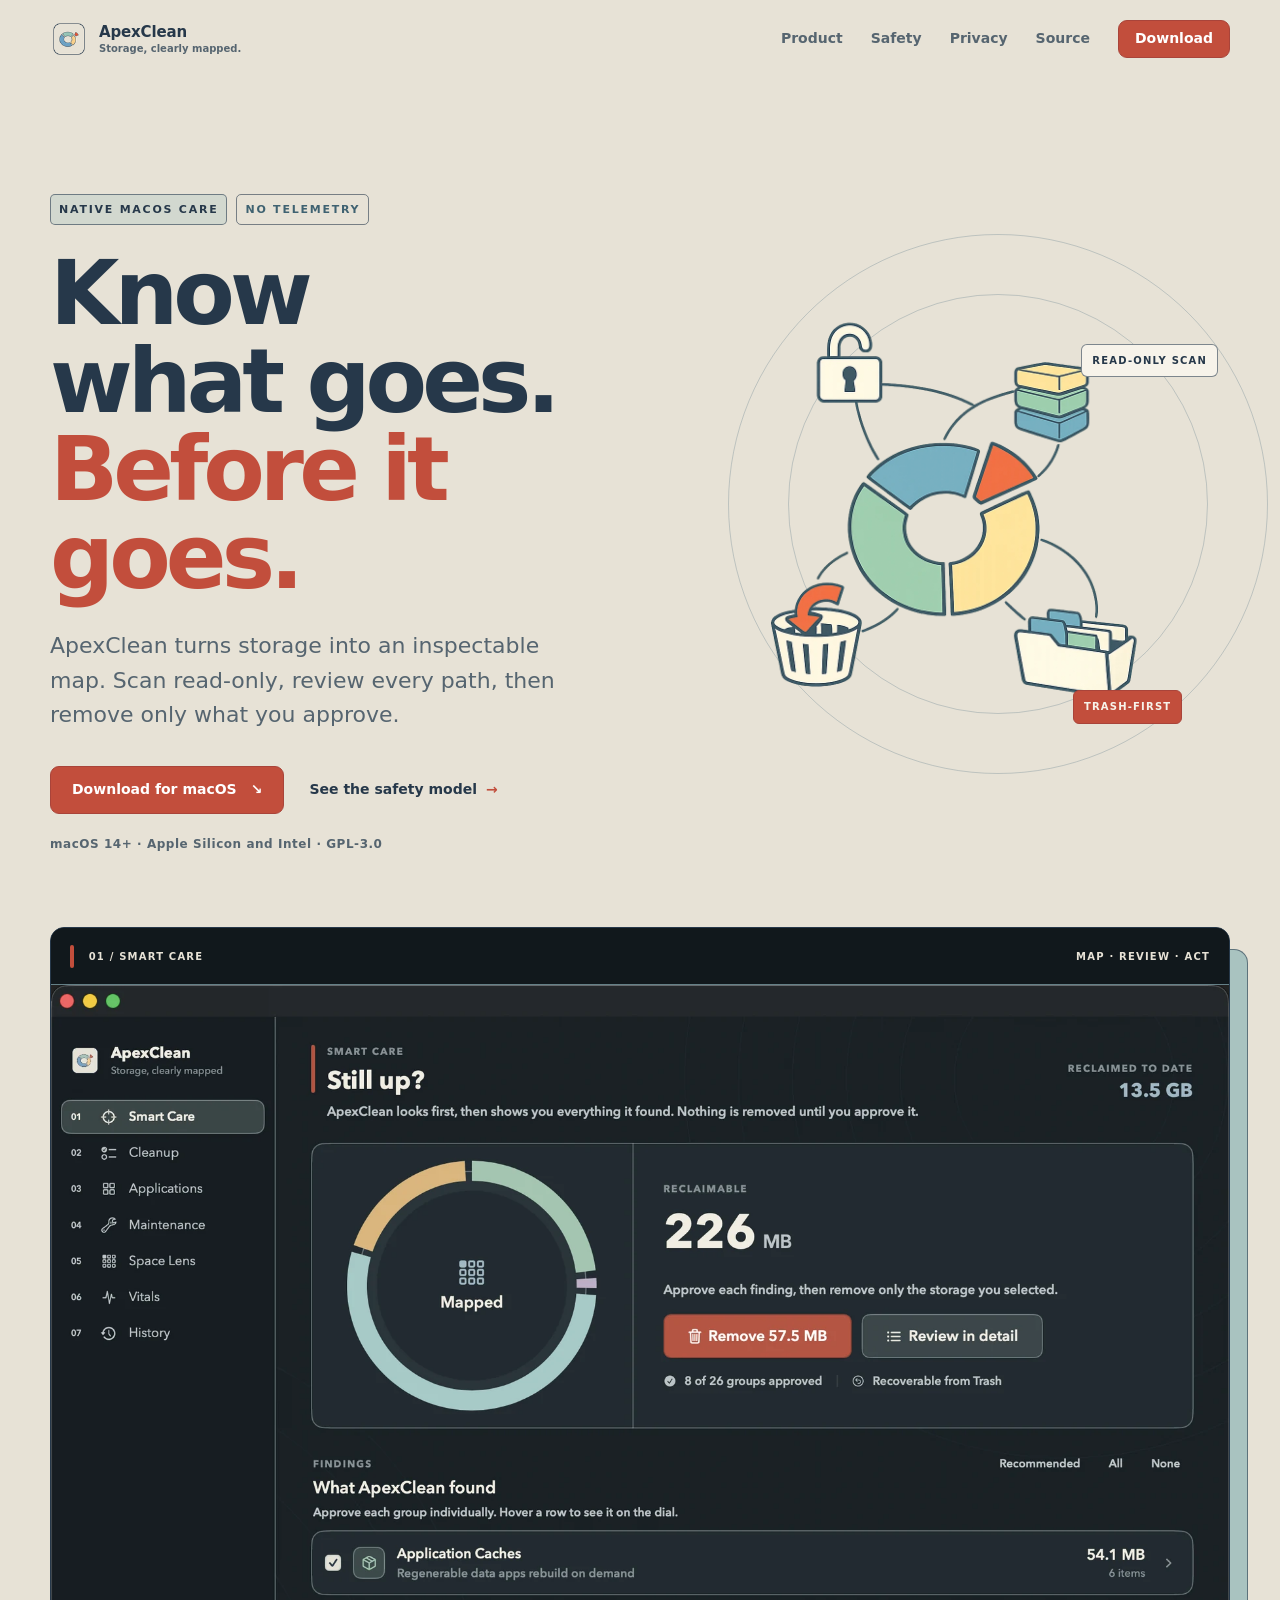
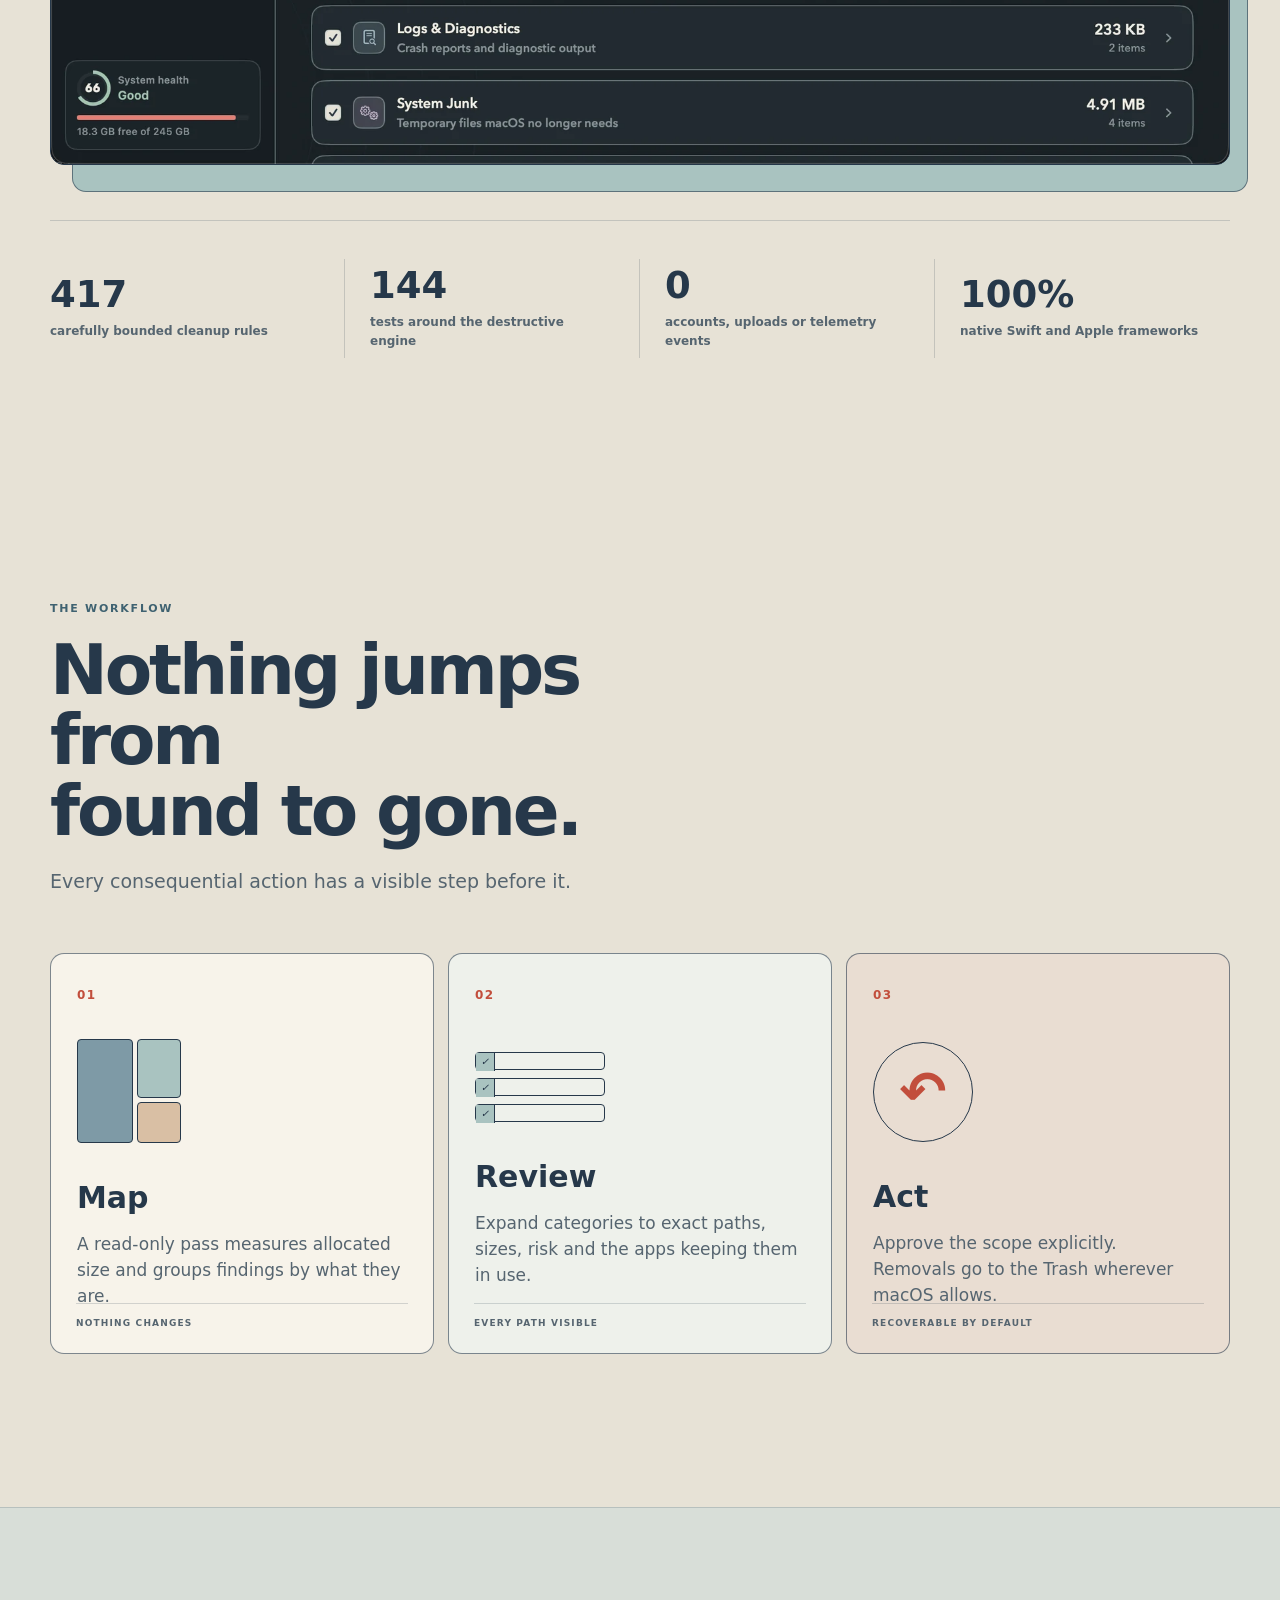
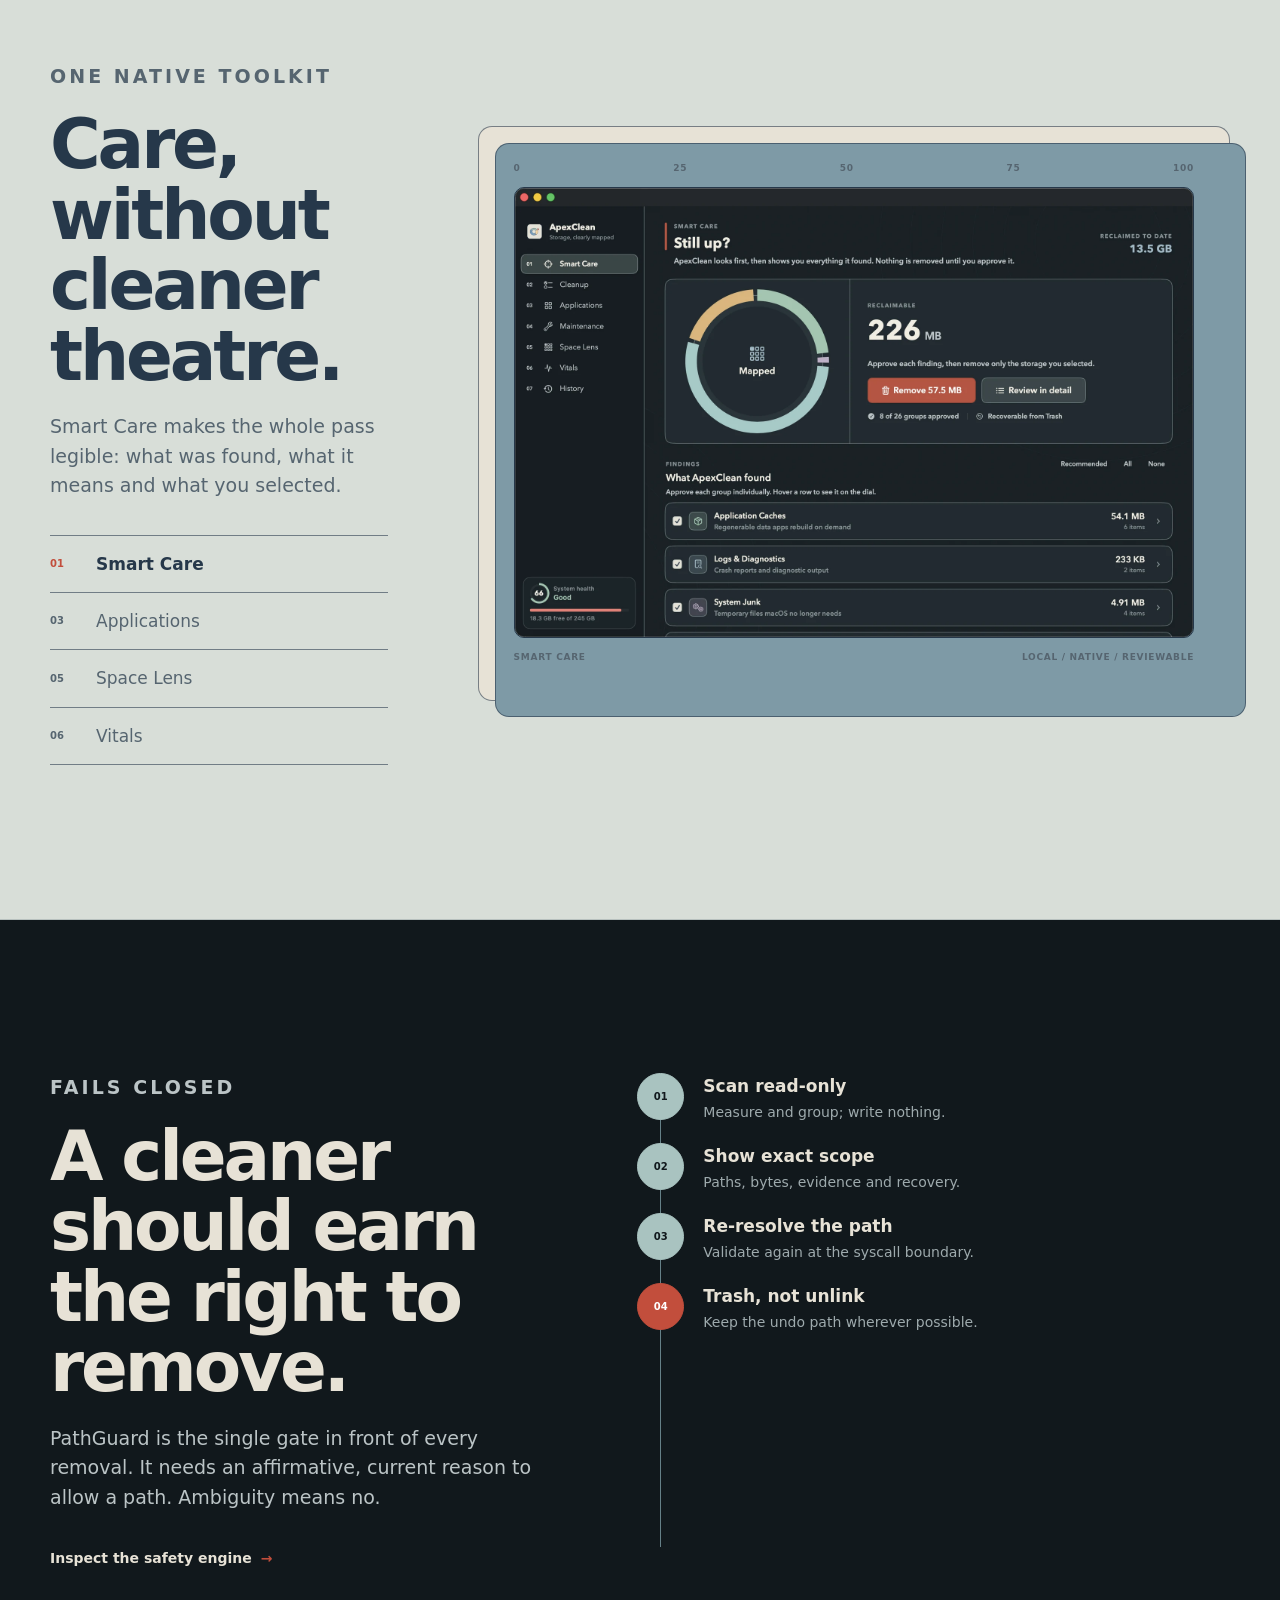
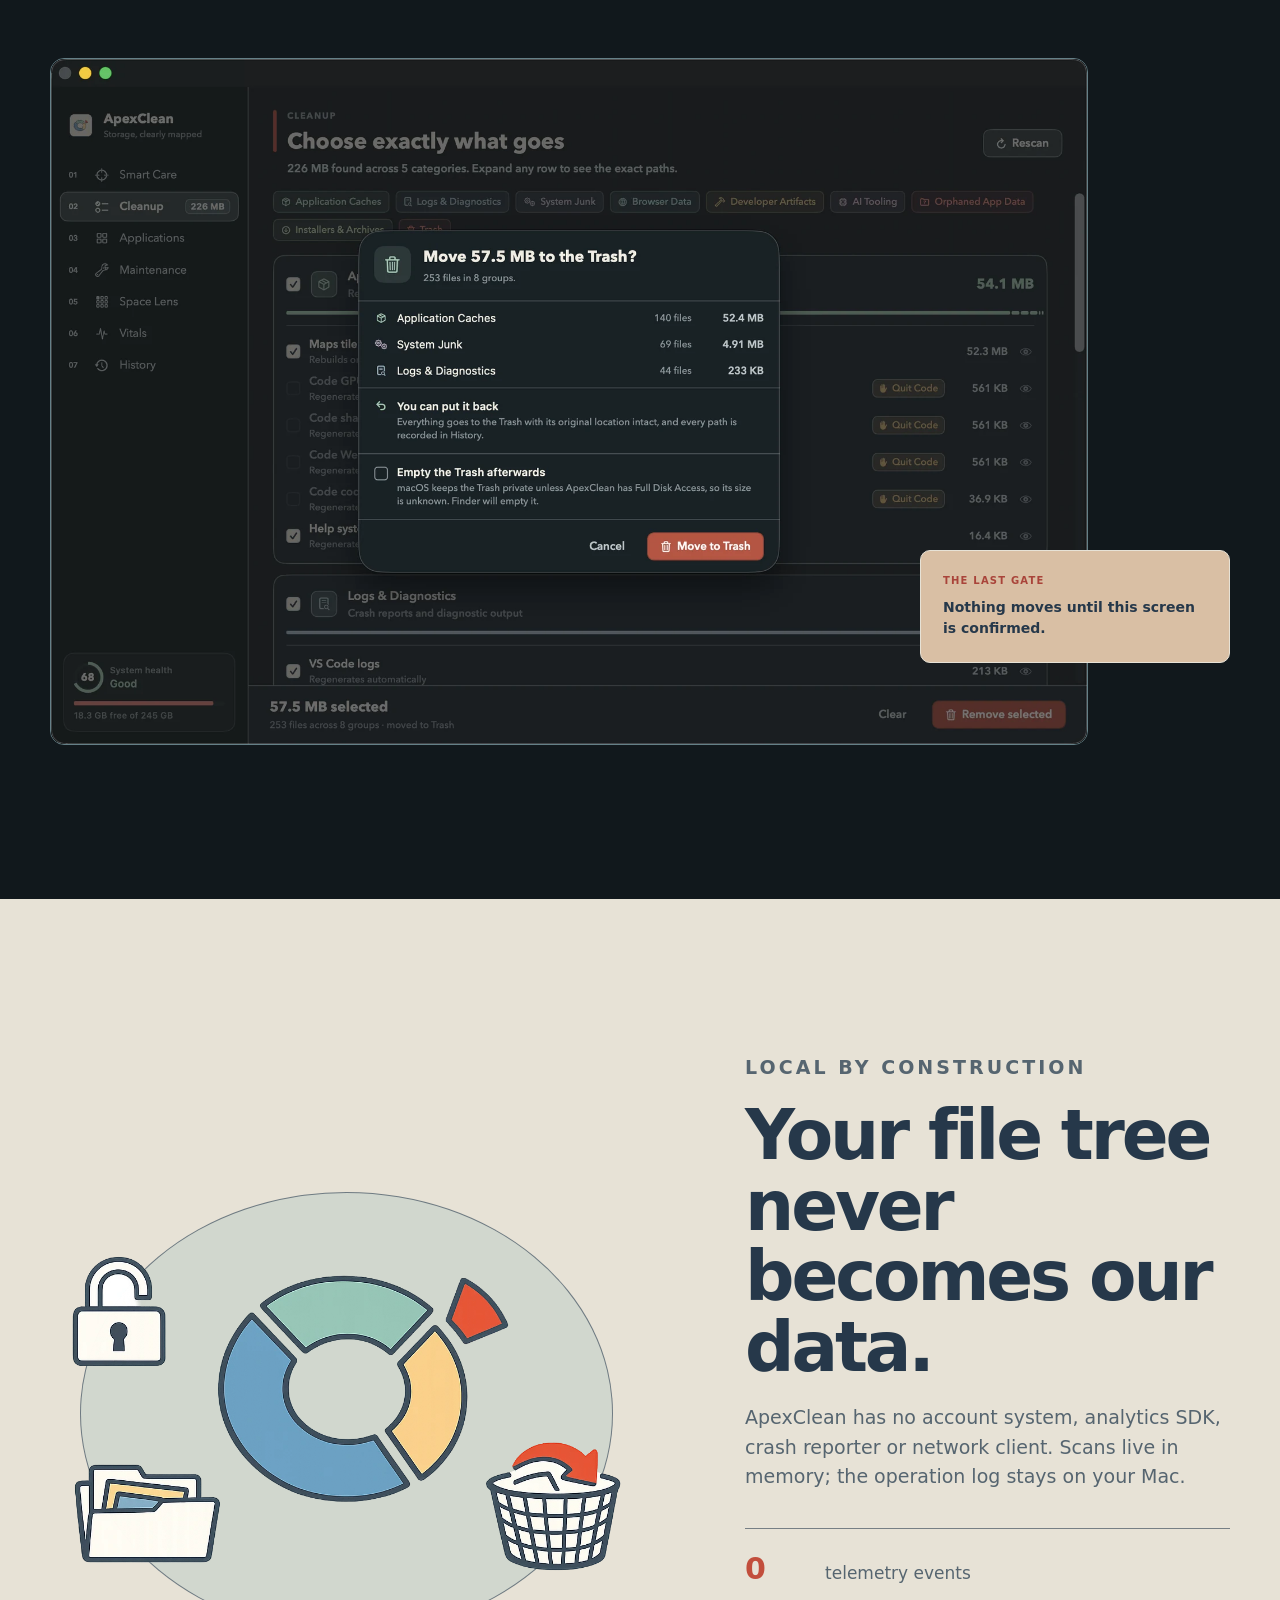
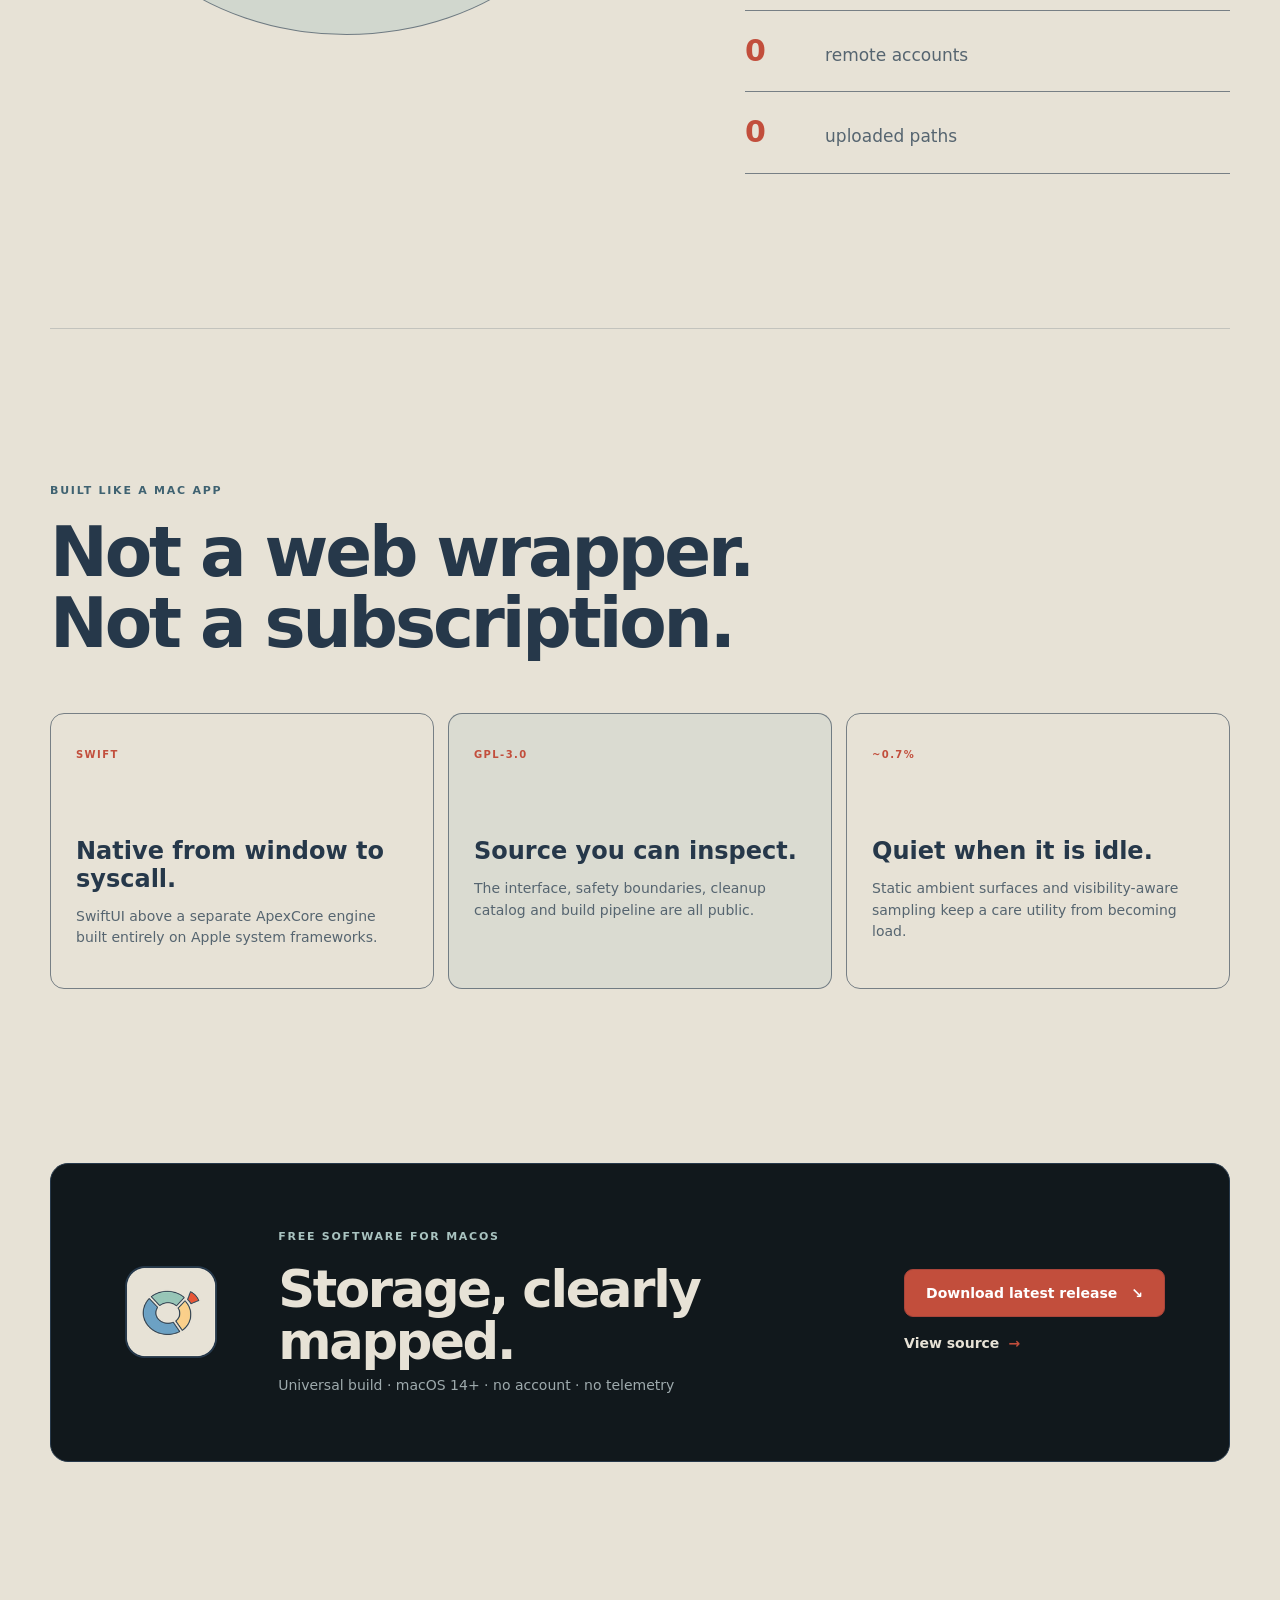
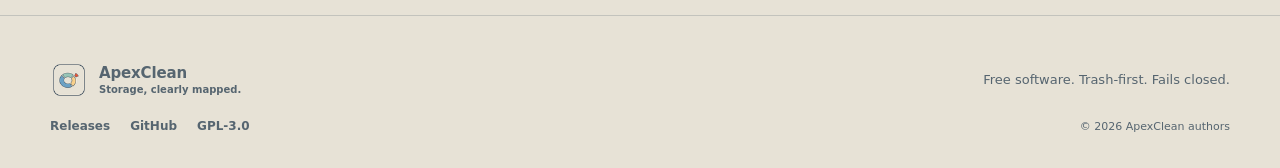
==== commit 5fff8487: "Prepare version 1.5.0 release" ====
--- a/site/index.html
+++ b/site/index.html
@@ -32,7 +32,7 @@
     "applicationCategory": "UtilitiesApplication",
     "operatingSystem": "macOS 14 or later",
     "description": "A native macOS care app that maps reclaimable storage, explains every finding, and asks before it removes anything.",
-    "softwareVersion": "1.1.0",
+    "softwareVersion": "1.5.0",
     "isAccessibleForFree": true,
     "license": "https://www.gnu.org/licenses/gpl-3.0.html",
     "downloadUrl": "https://github.com/ShalomObongo/ApexClean/releases/latest",
@@ -46,7 +46,7 @@
 
   <header class="site-header" data-header>
     <nav class="nav shell" aria-label="Main navigation">
-      <a class="brand" href="#top" aria-label="ApexClean home">
+      <a class="brand" href="#top">
         <img src="assets/app-icon-64.png" width="38" height="38" alt="">
         <span>
           <strong>ApexClean</strong>
--- a/site/styles.css
+++ b/site/styles.css
@@ -9,7 +9,7 @@
   --sage-strong: #426e5a;
   --sand: #d9bfa4;
   --blue: #7e9aa6;
-  --blue-strong: #4f7180;
+  --blue-strong: #3f6271;
   --brick: #c24e3c;
   --brick-dark: #a9443a;
   --night: #11181c;
@@ -50,6 +50,7 @@
 img {
   display: block;
   max-width: 100%;
+  height: auto;
 }
 
 a {
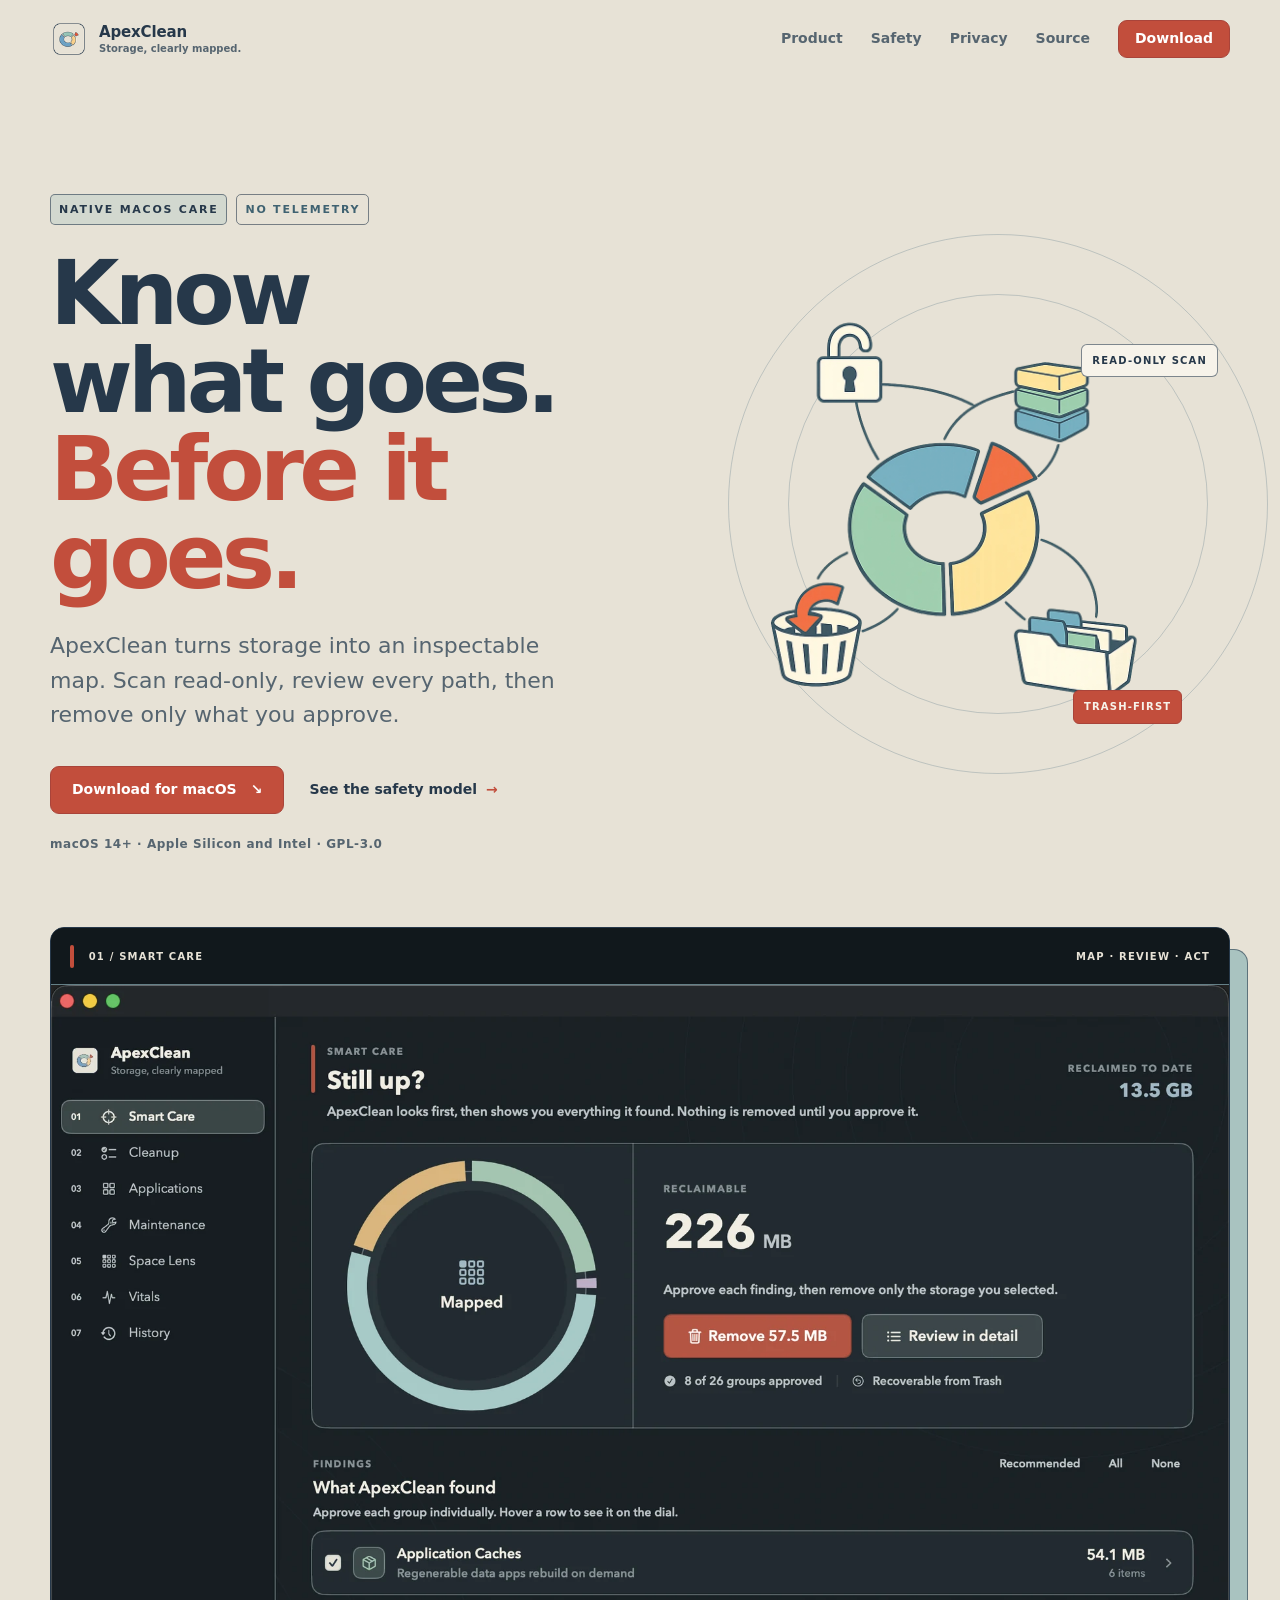
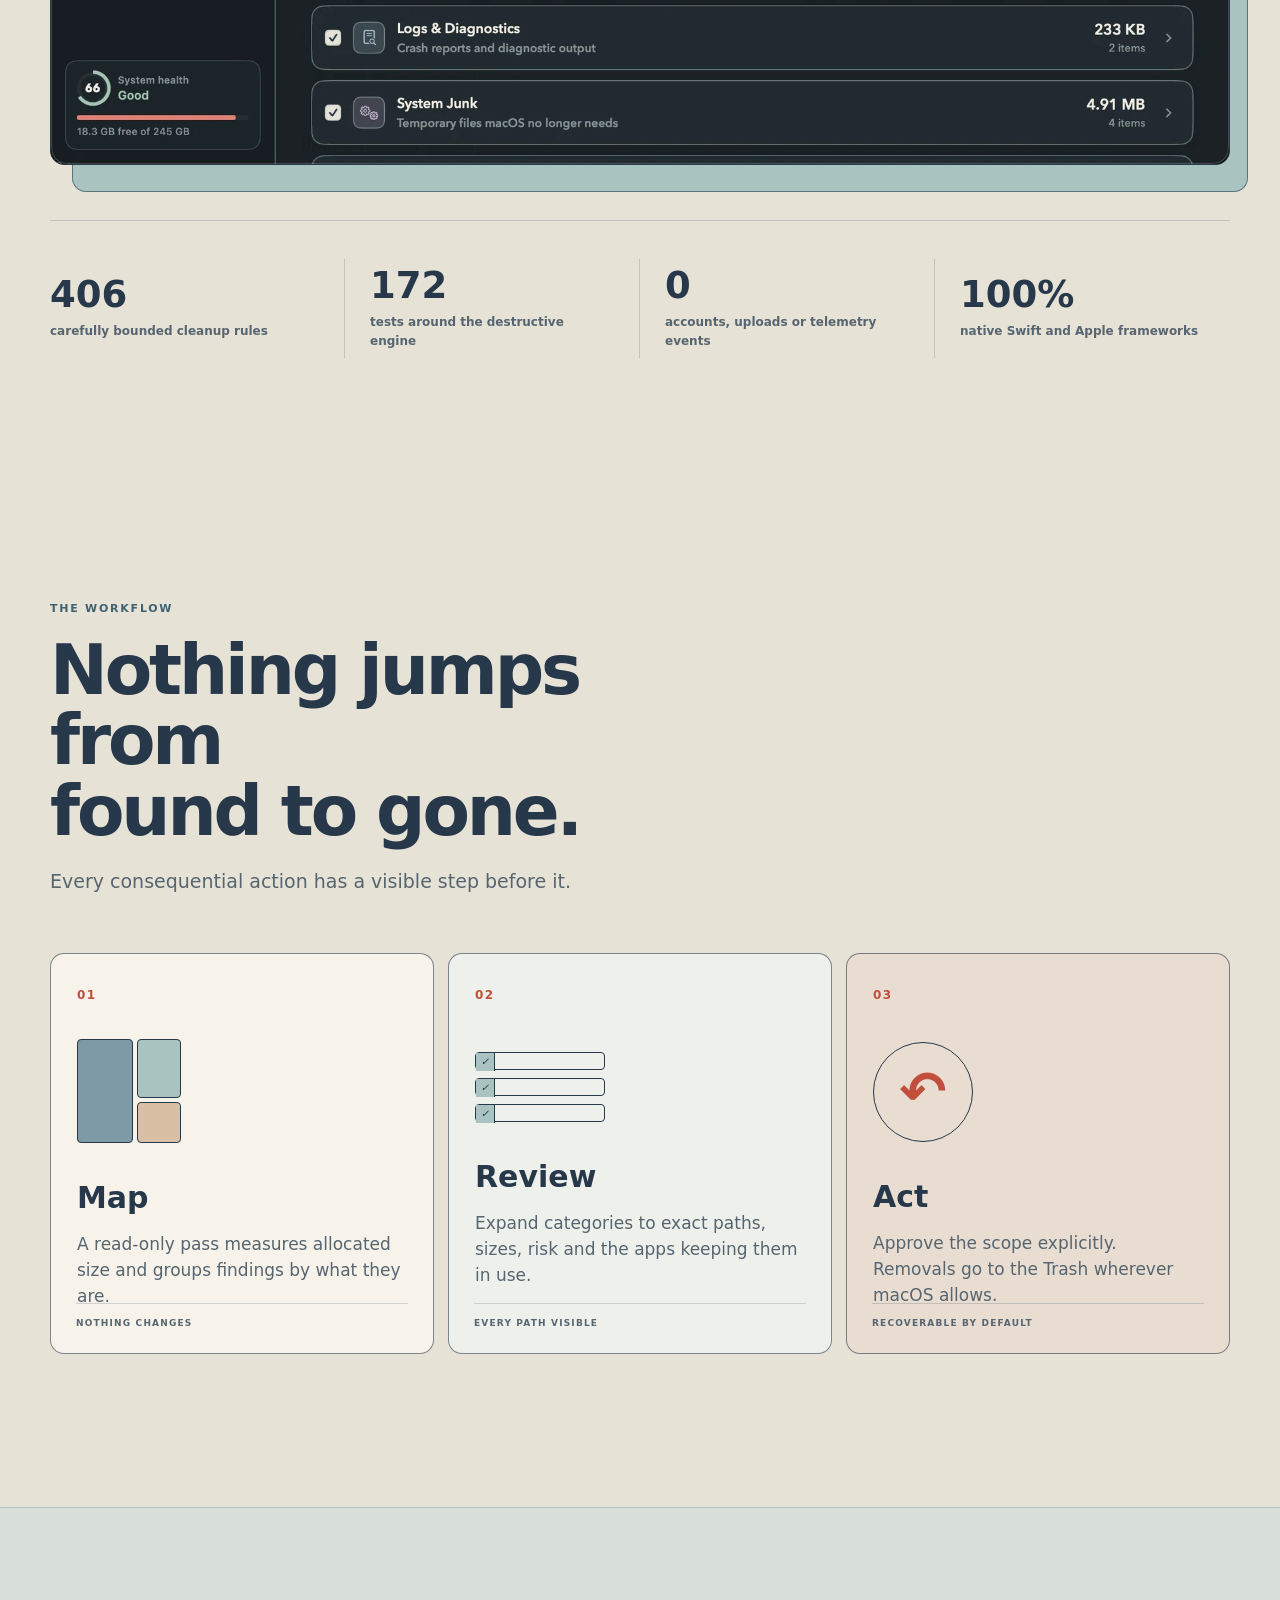
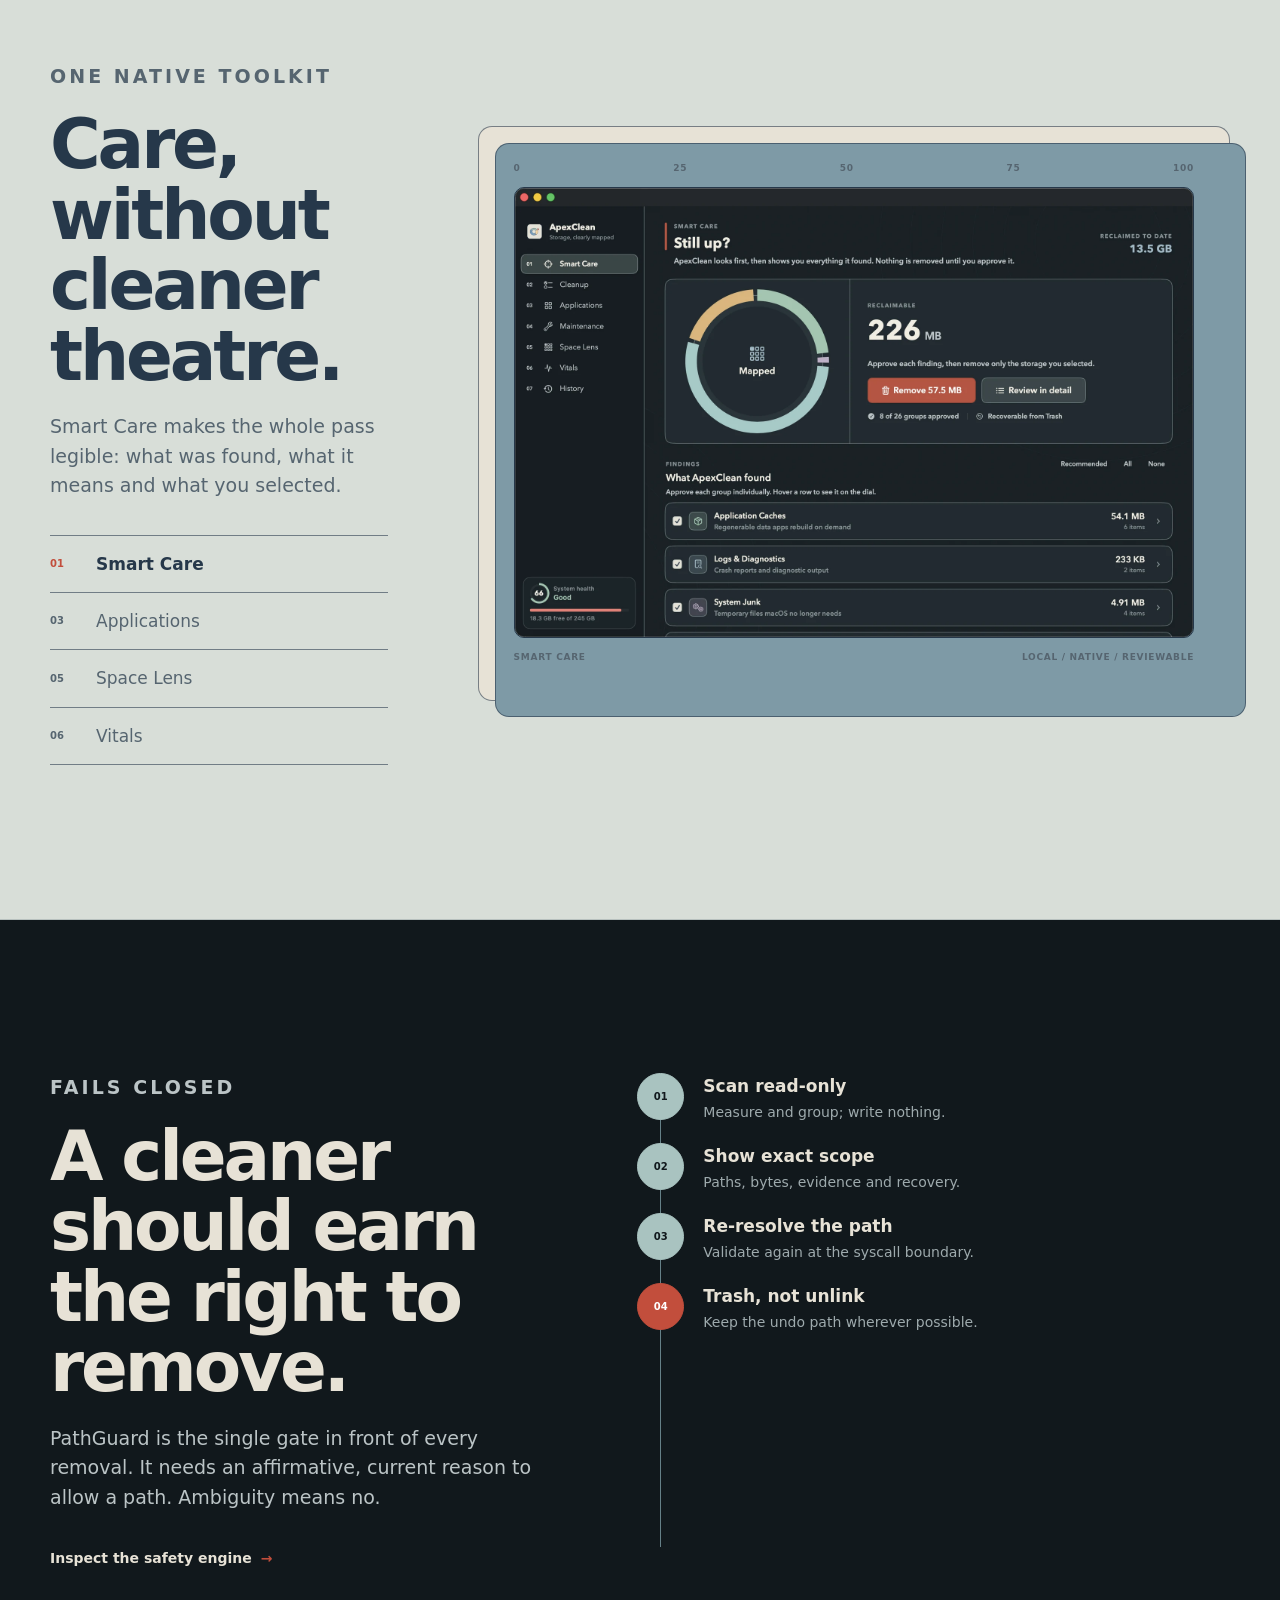
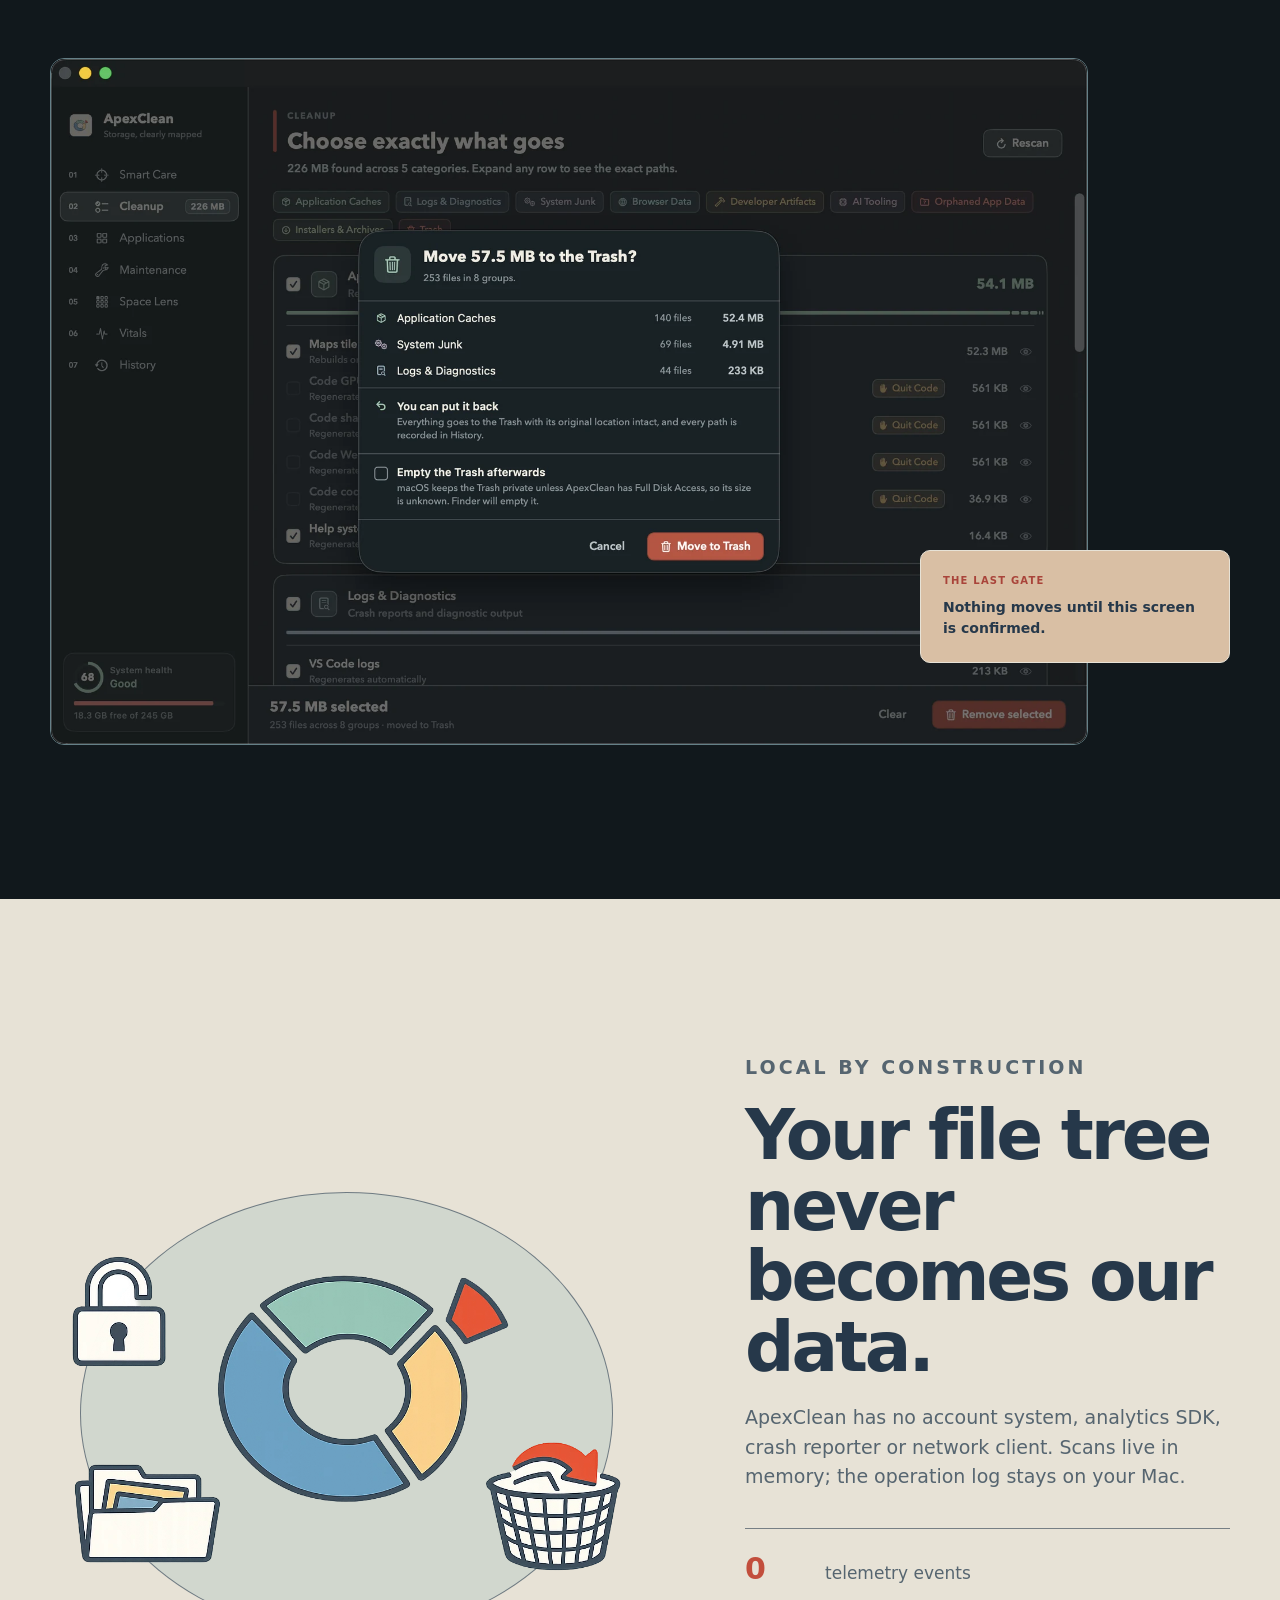
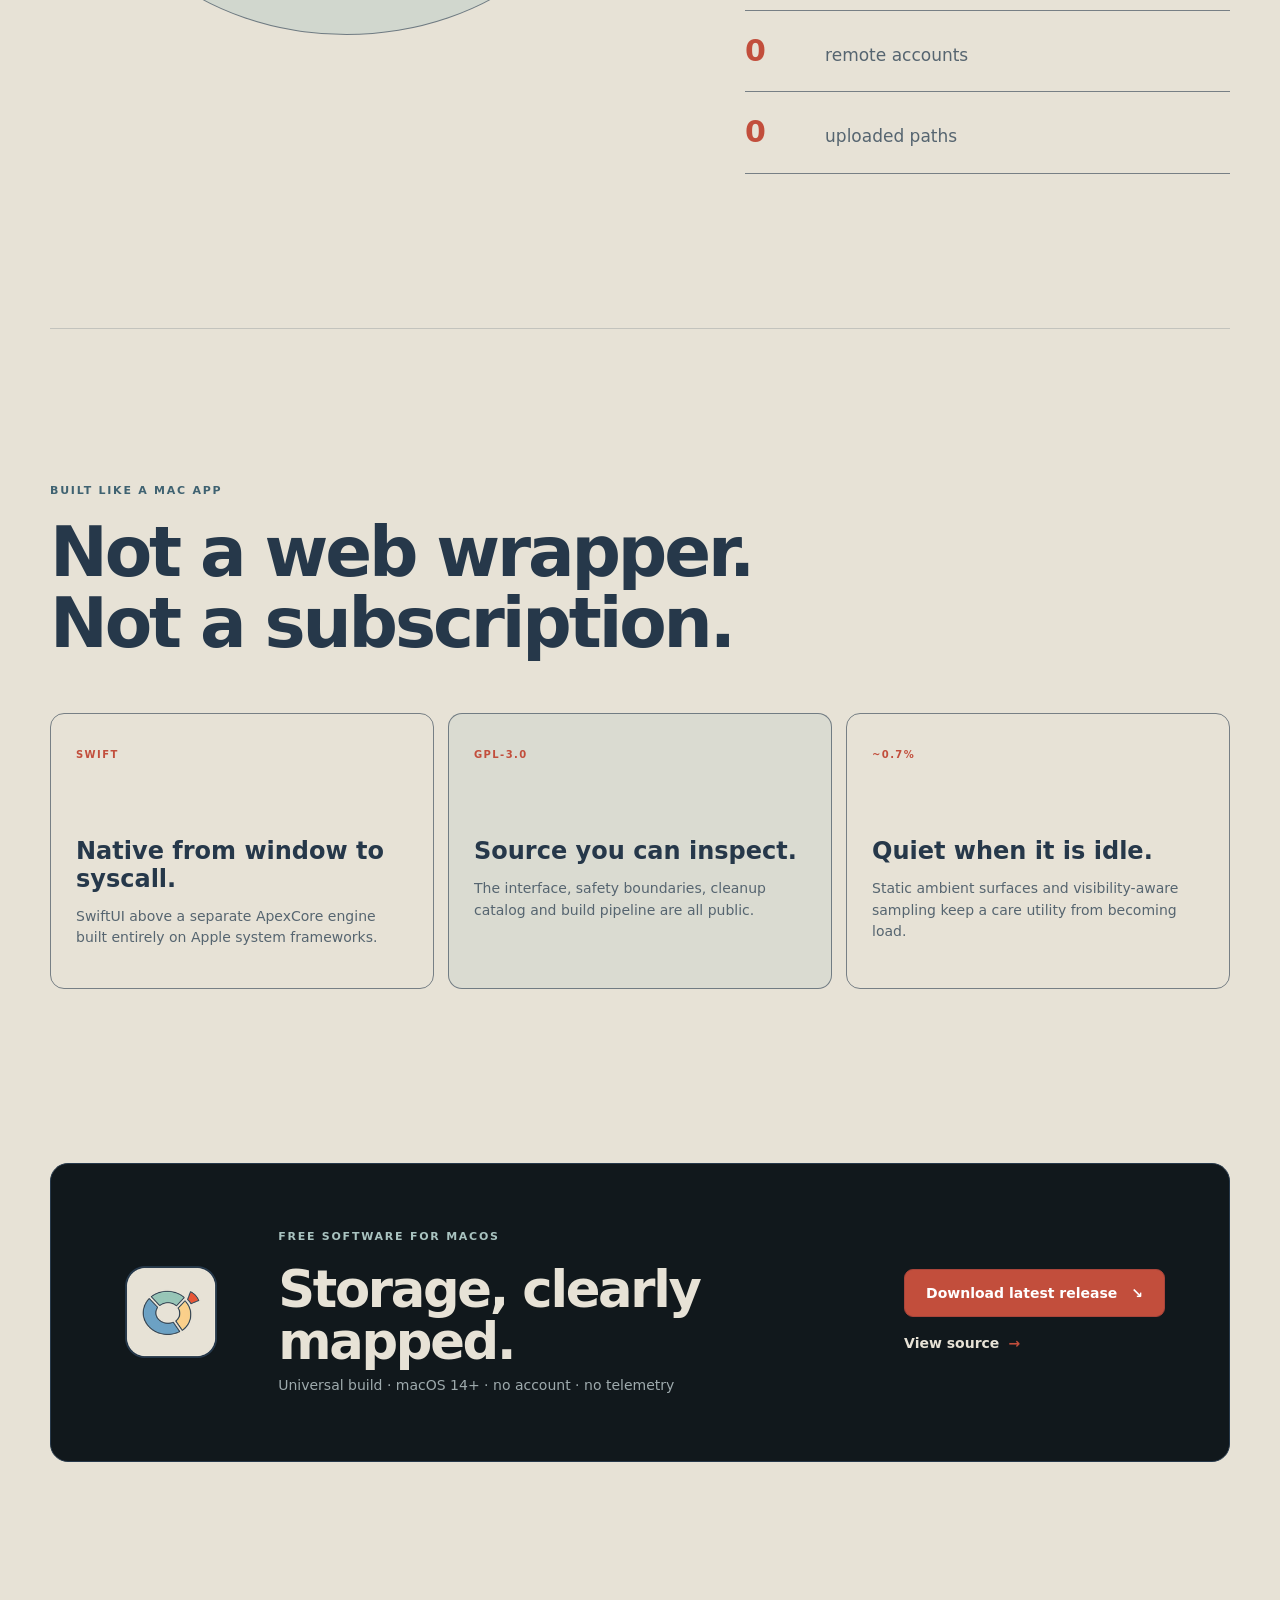
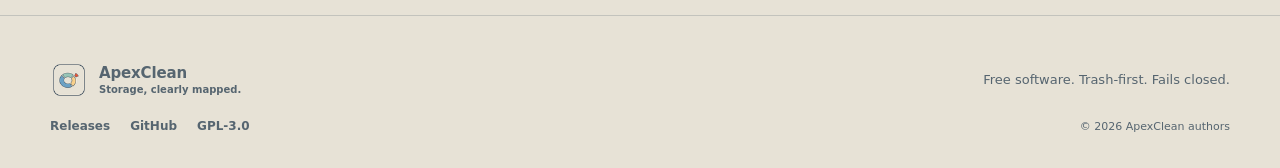
==== commit b0459341: "Harden destructive operations and establish Mole parity Rebuild the cleanup and uninstall boundaries" ====
--- a/site/index.html
+++ b/site/index.html
@@ -109,8 +109,8 @@
     </section>
 
     <section class="stat-rail shell reveal" aria-label="Product facts">
-      <div><strong>417</strong><span>carefully bounded cleanup rules</span></div>
-      <div><strong>144</strong><span>tests around the destructive engine</span></div>
+      <div><strong>406</strong><span>carefully bounded cleanup rules</span></div>
+      <div><strong>172</strong><span>tests around the destructive engine</span></div>
       <div><strong>0</strong><span>accounts, uploads or telemetry events</span></div>
       <div><strong>100%</strong><span>native Swift and Apple frameworks</span></div>
     </section>
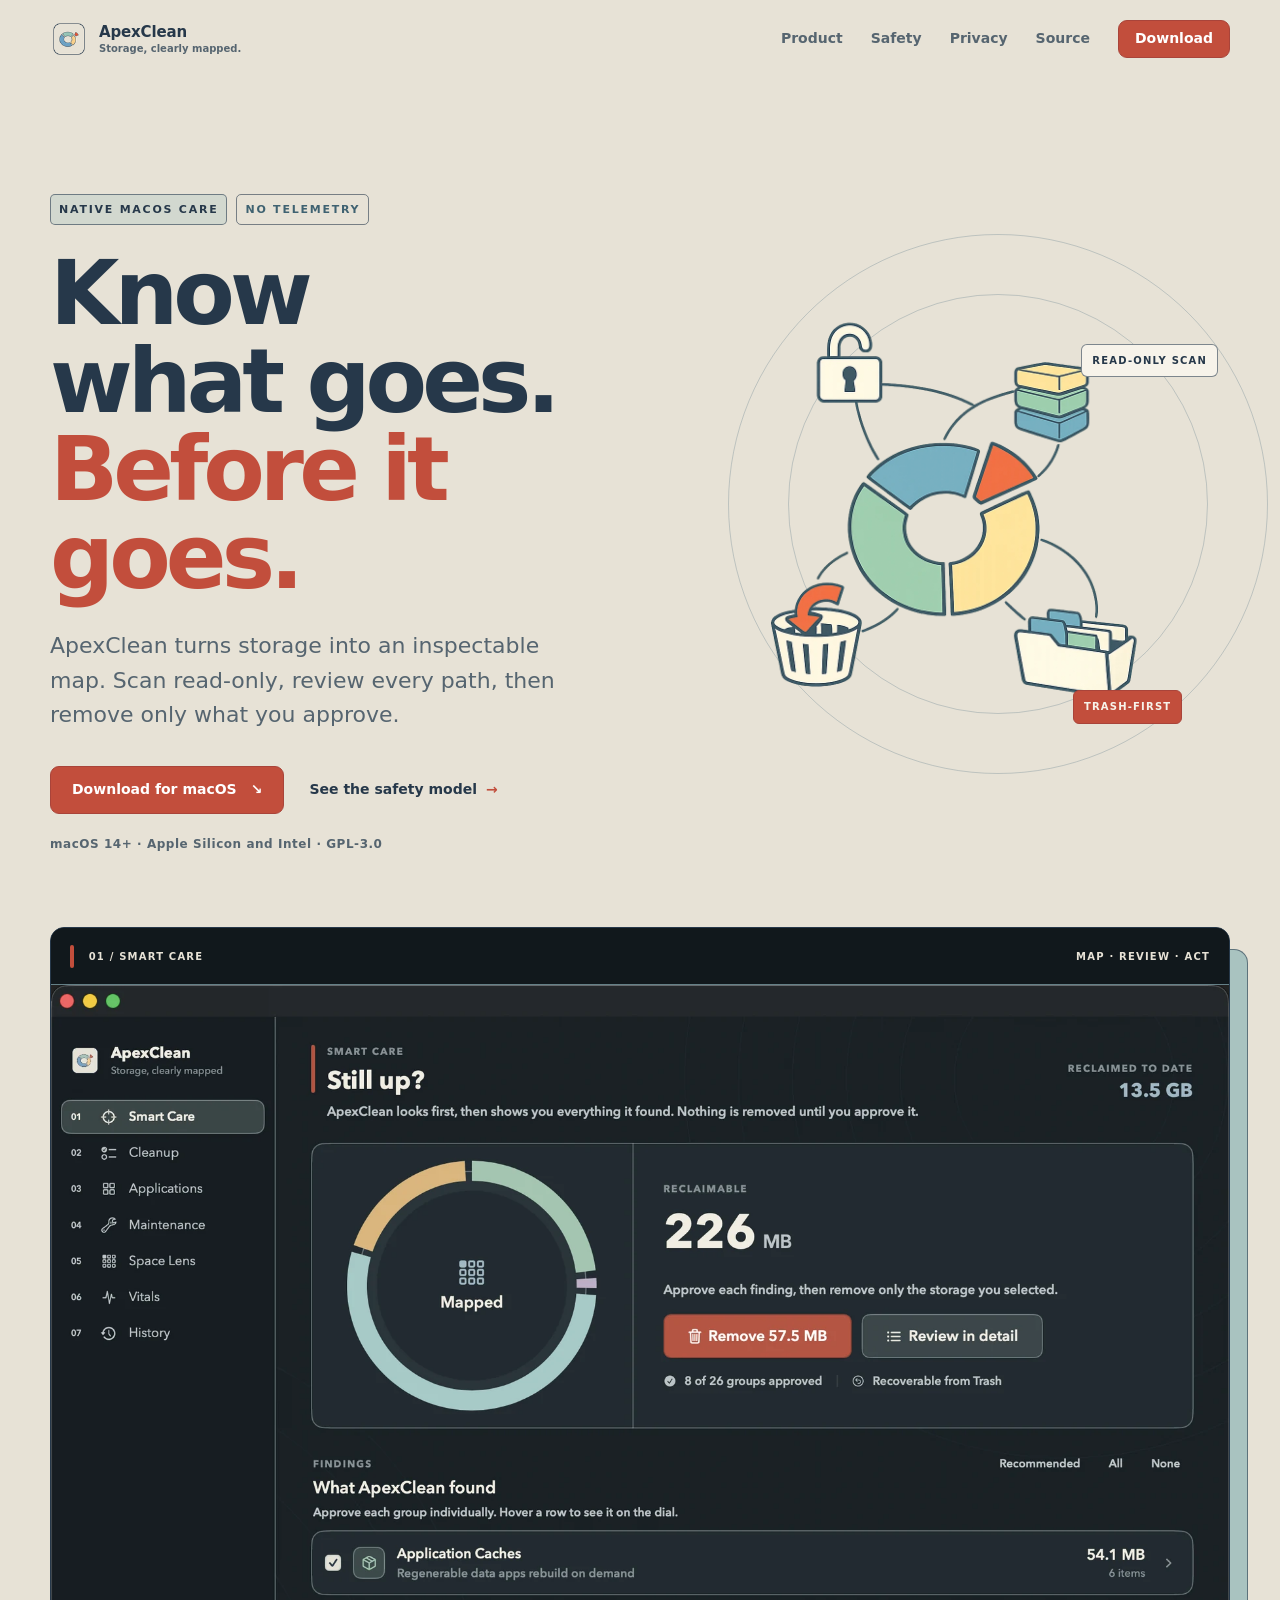
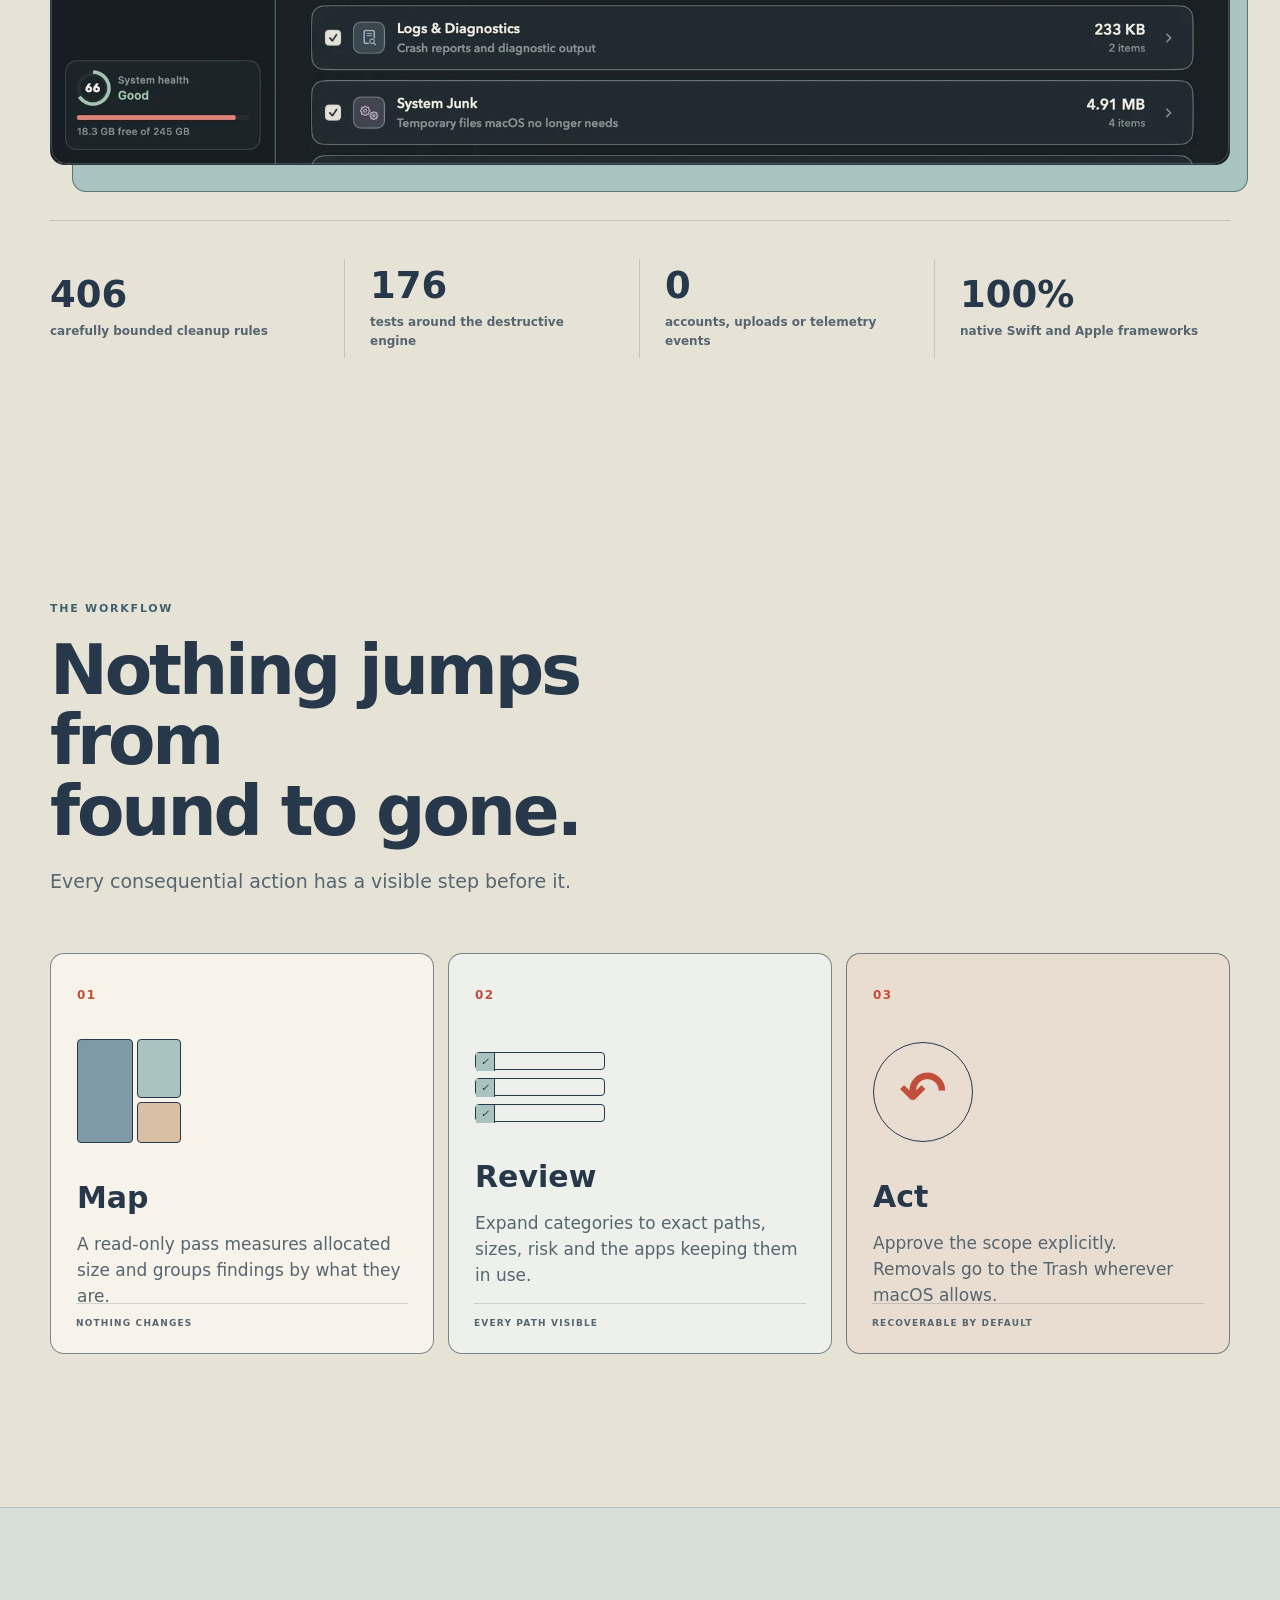
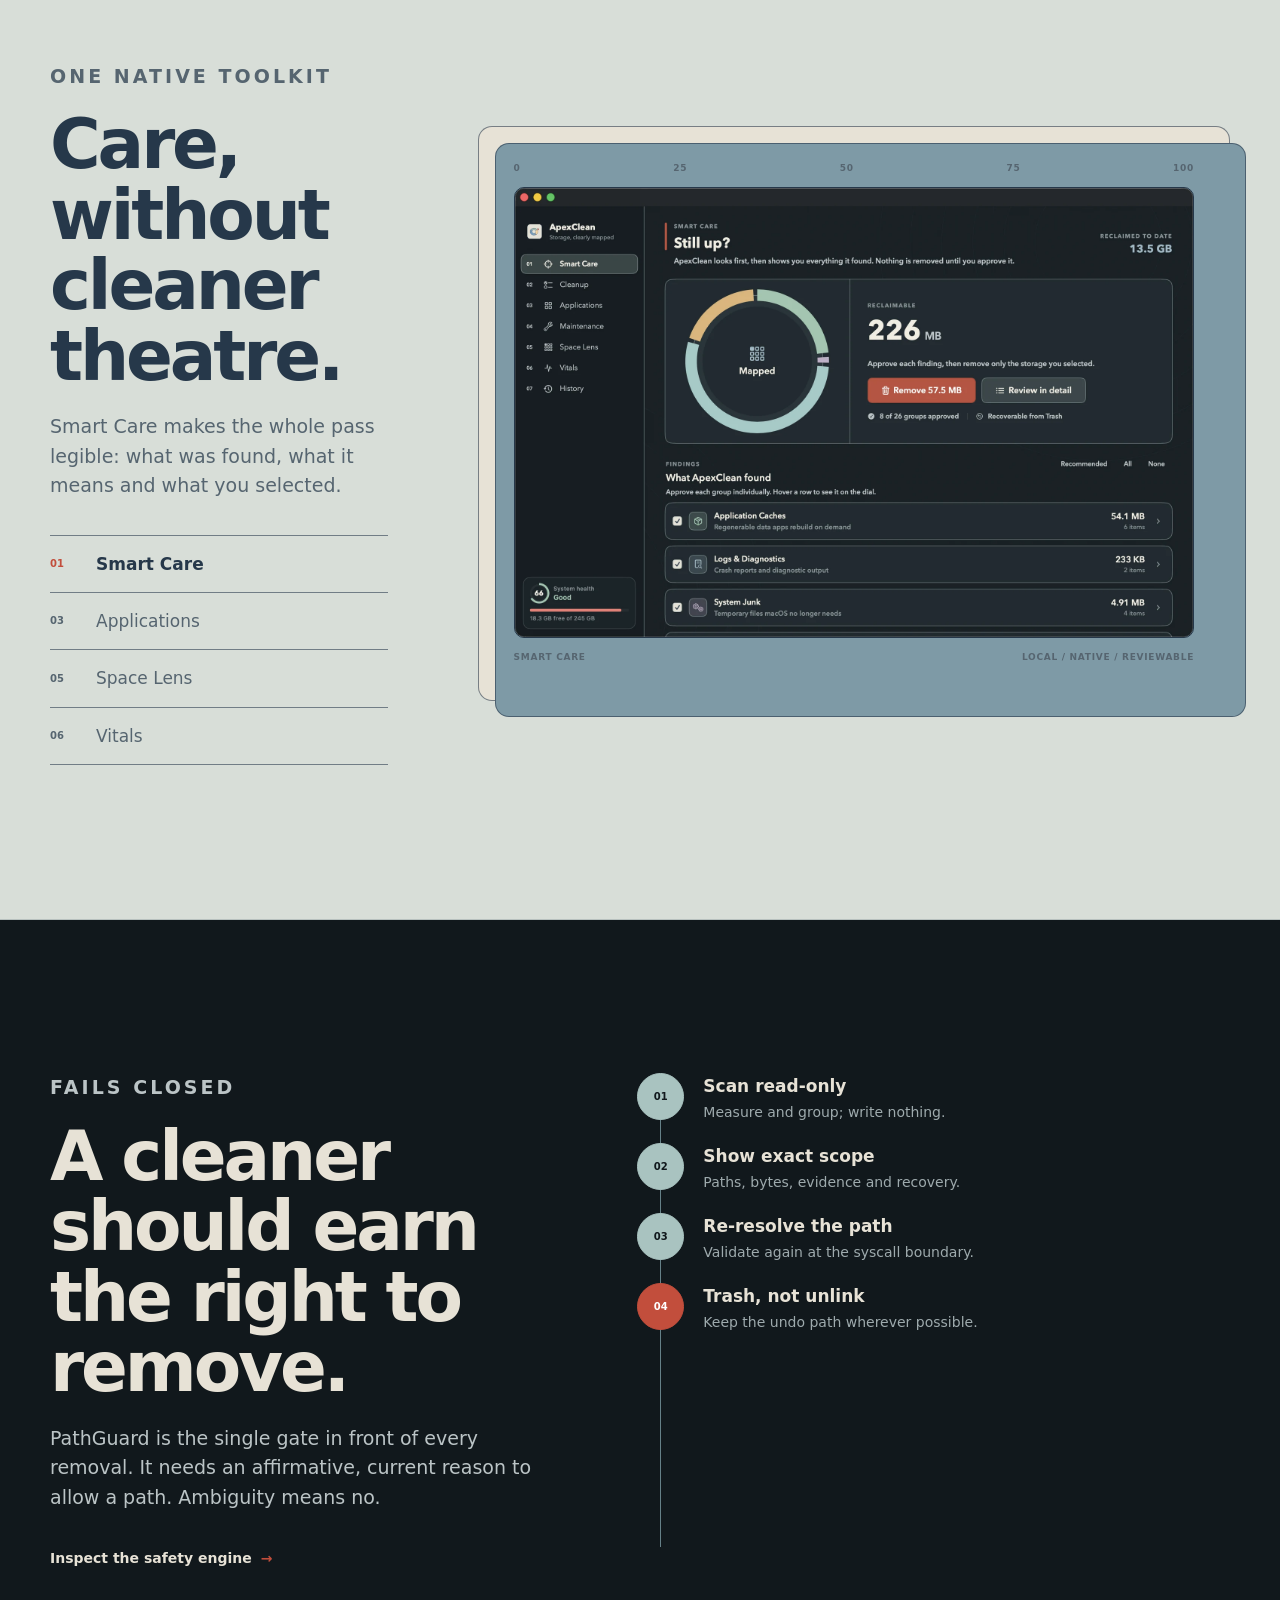
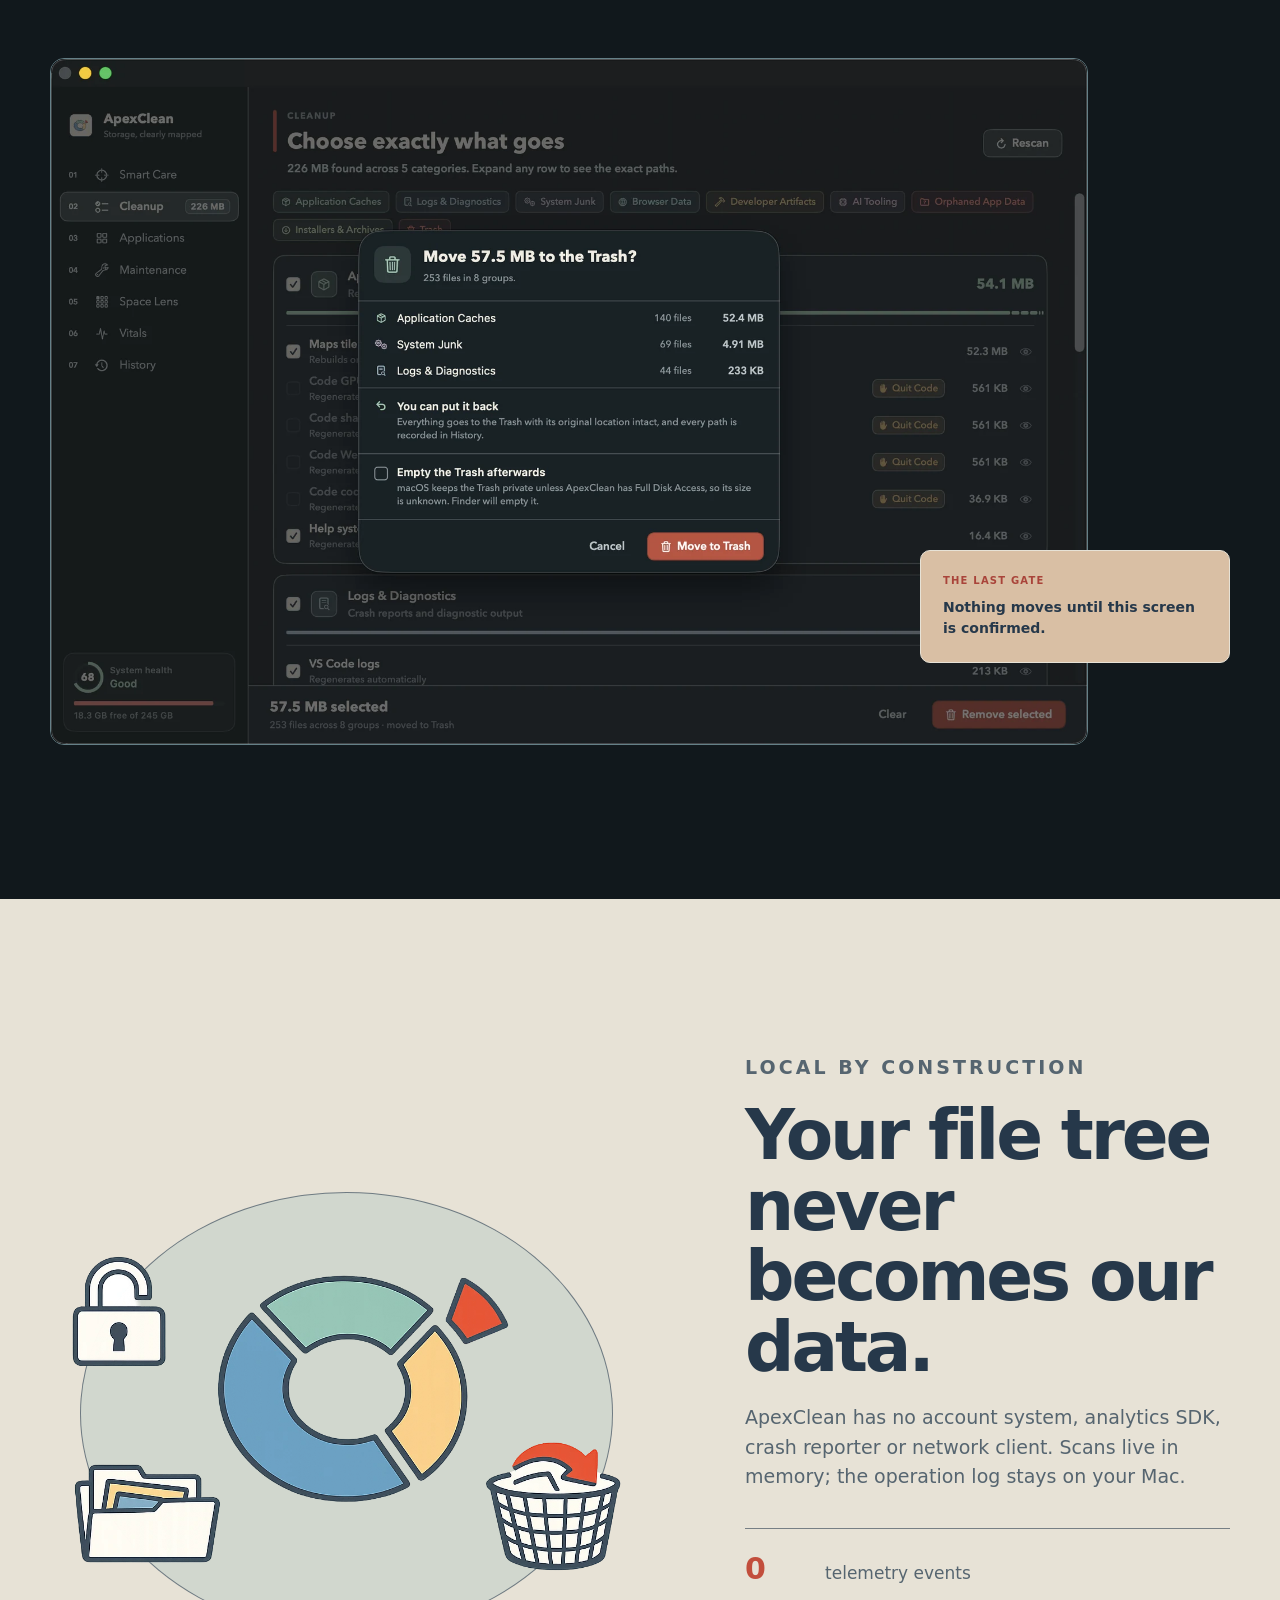
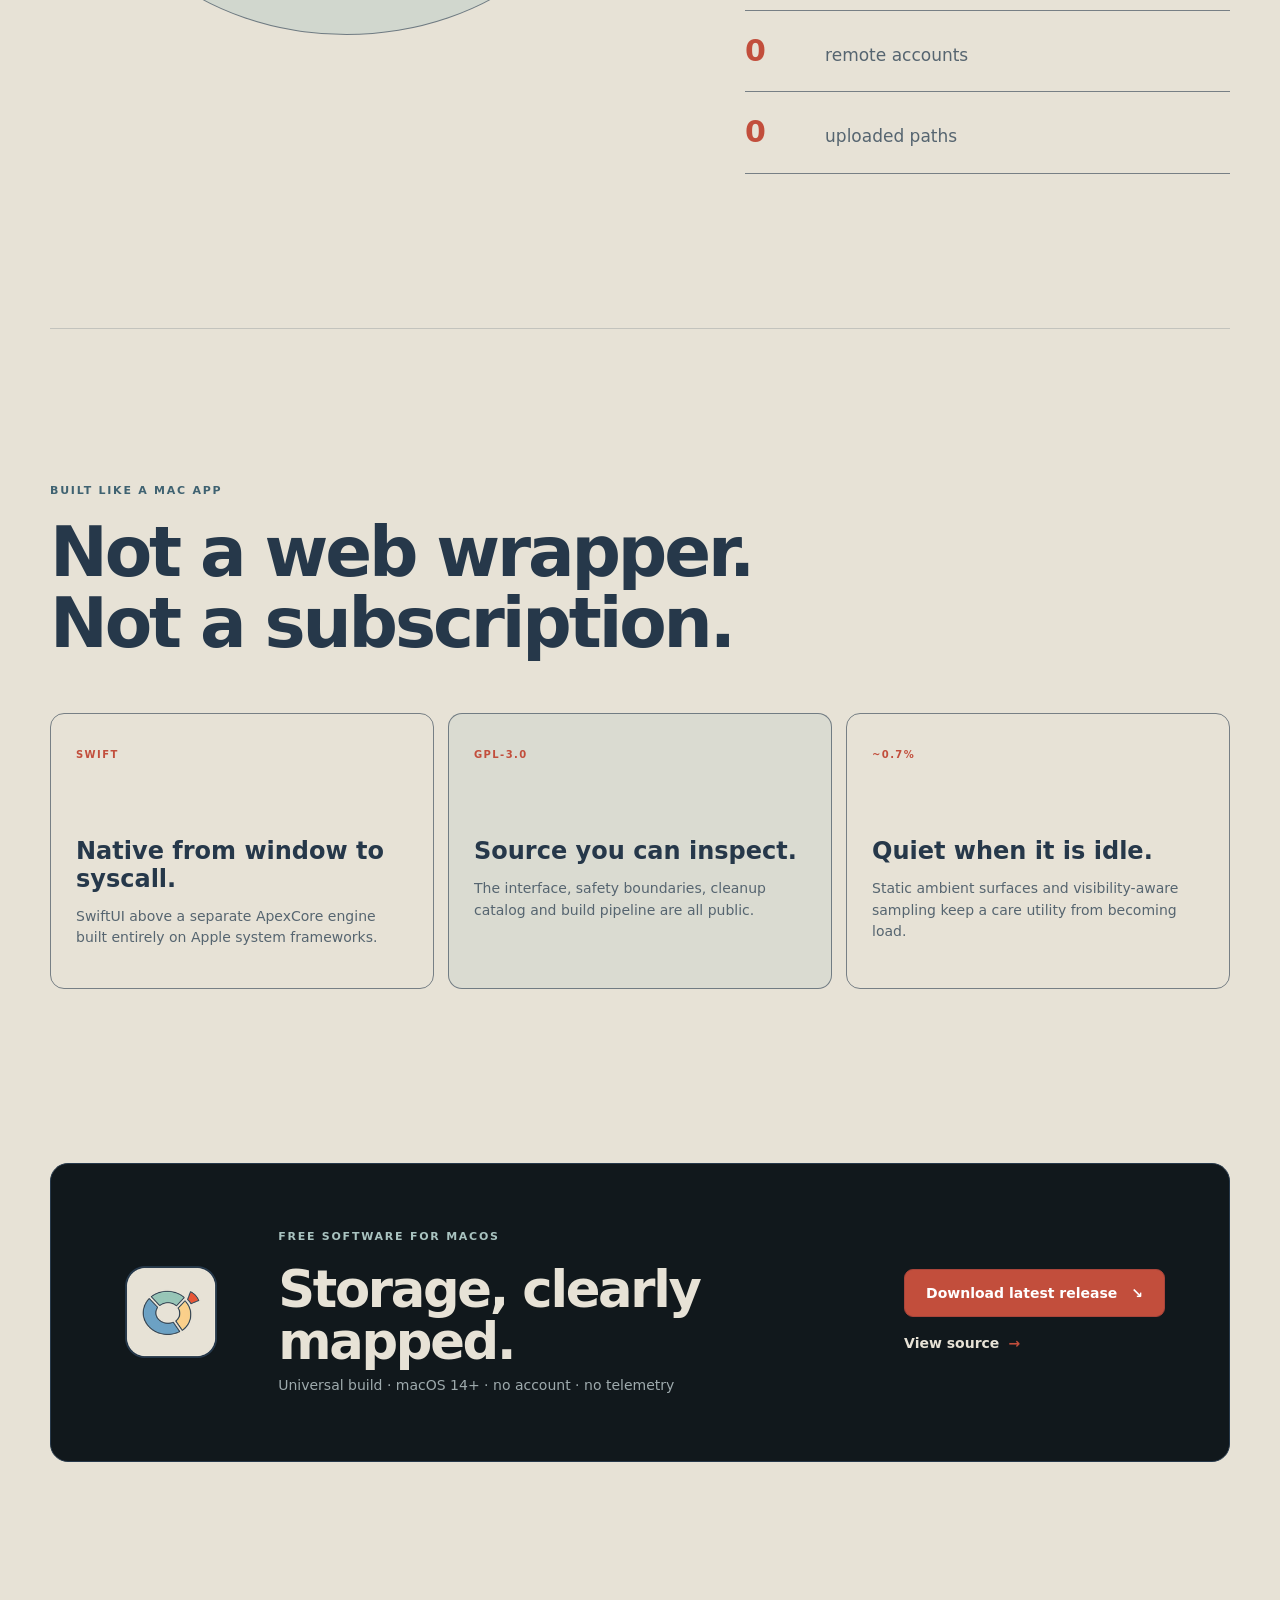
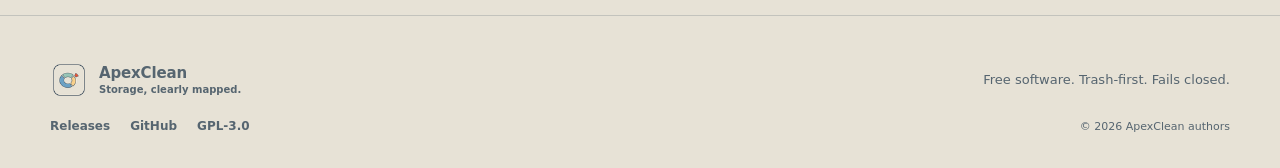
==== commit 9829b087: "Resolve audit follow-up regressions and durability gaps Address defects found while challenging the " ====
--- a/site/index.html
+++ b/site/index.html
@@ -110,7 +110,7 @@
 
     <section class="stat-rail shell reveal" aria-label="Product facts">
       <div><strong>406</strong><span>carefully bounded cleanup rules</span></div>
-      <div><strong>172</strong><span>tests around the destructive engine</span></div>
+      <div><strong>176</strong><span>tests around the destructive engine</span></div>
       <div><strong>0</strong><span>accounts, uploads or telemetry events</span></div>
       <div><strong>100%</strong><span>native Swift and Apple frameworks</span></div>
     </section>
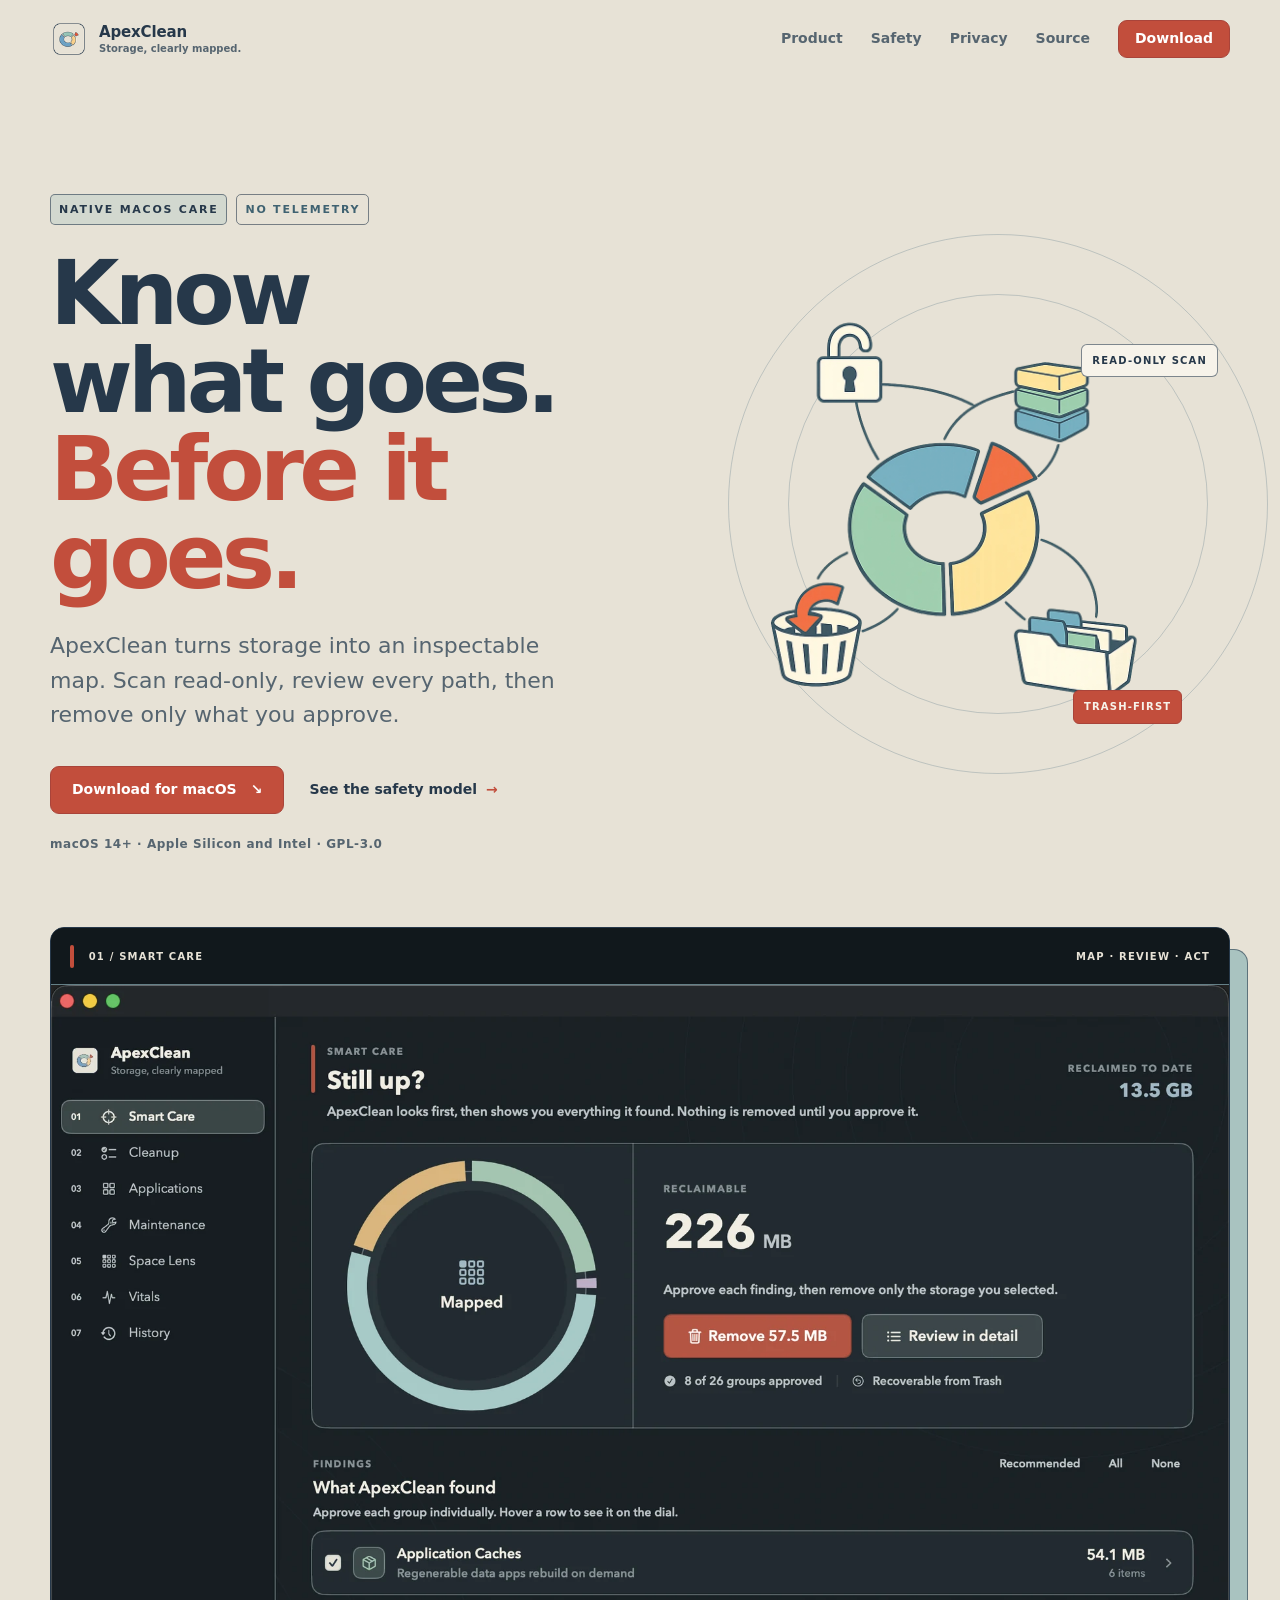
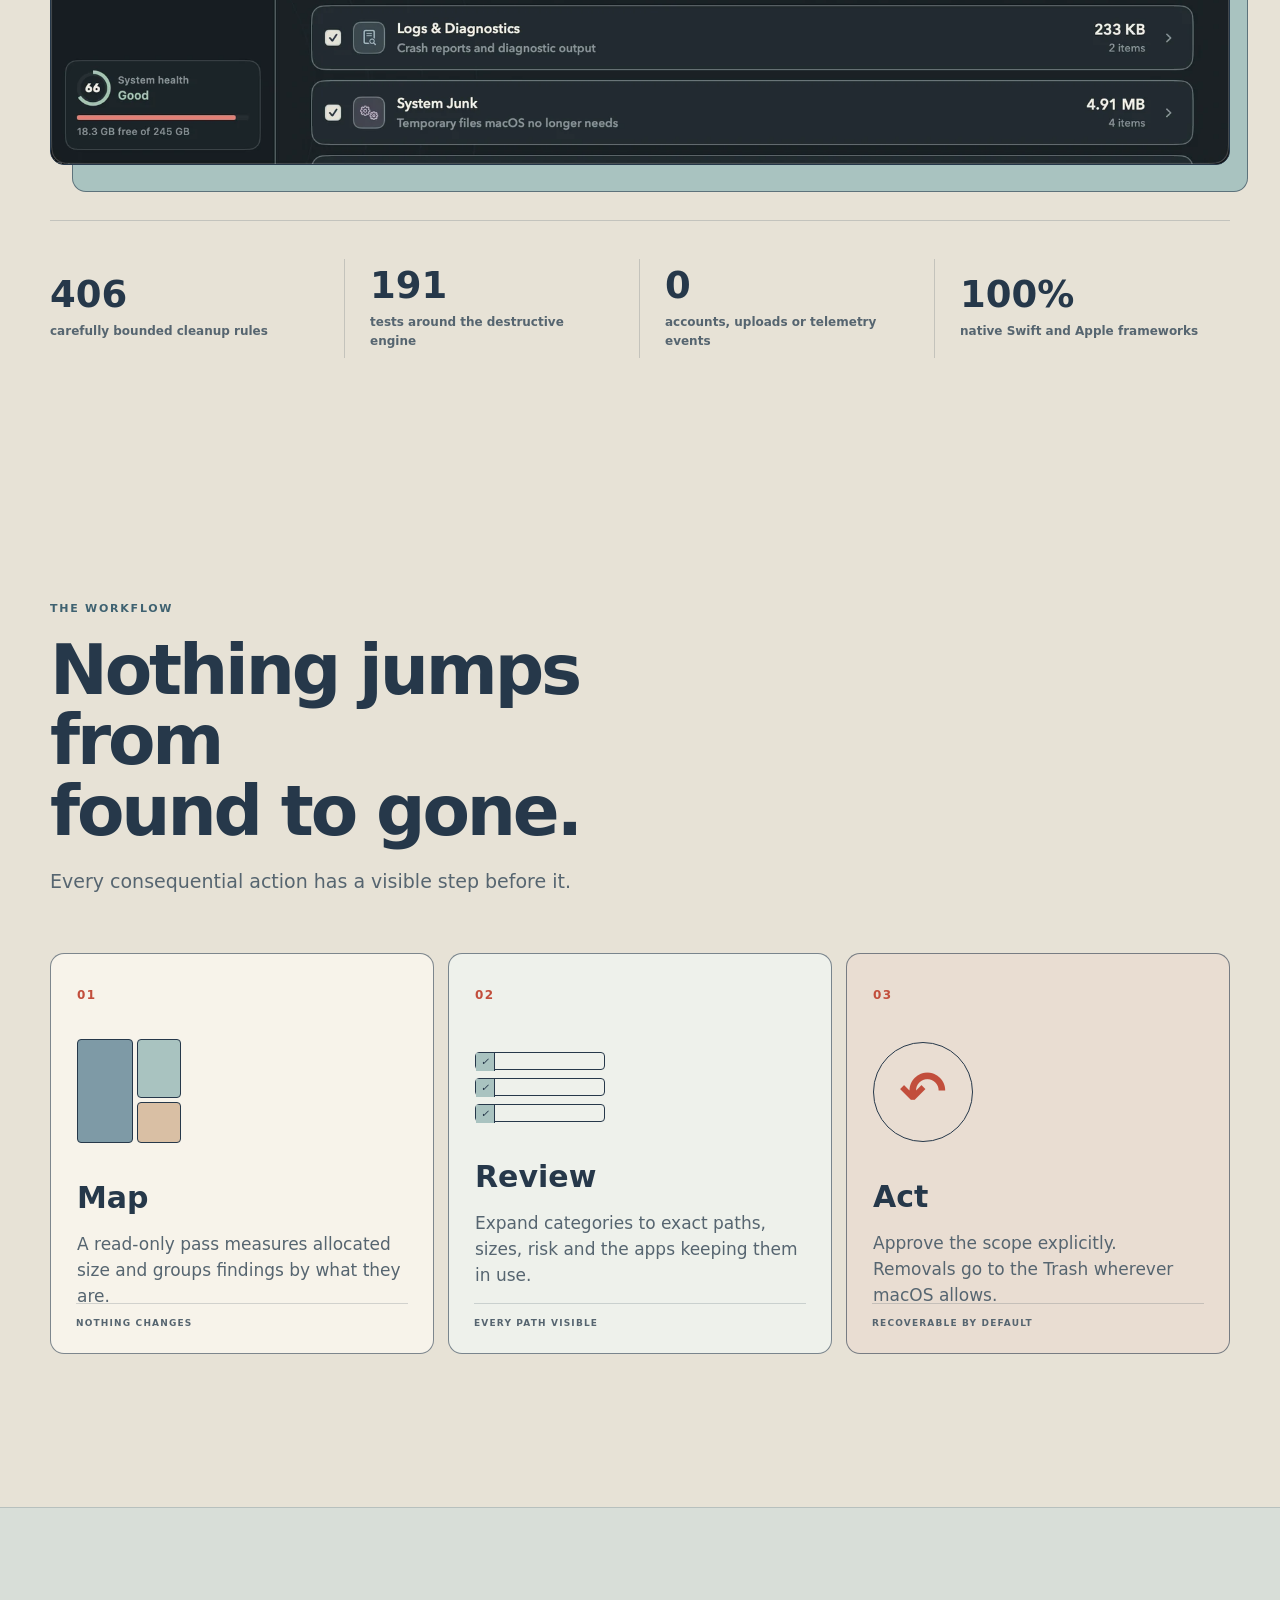
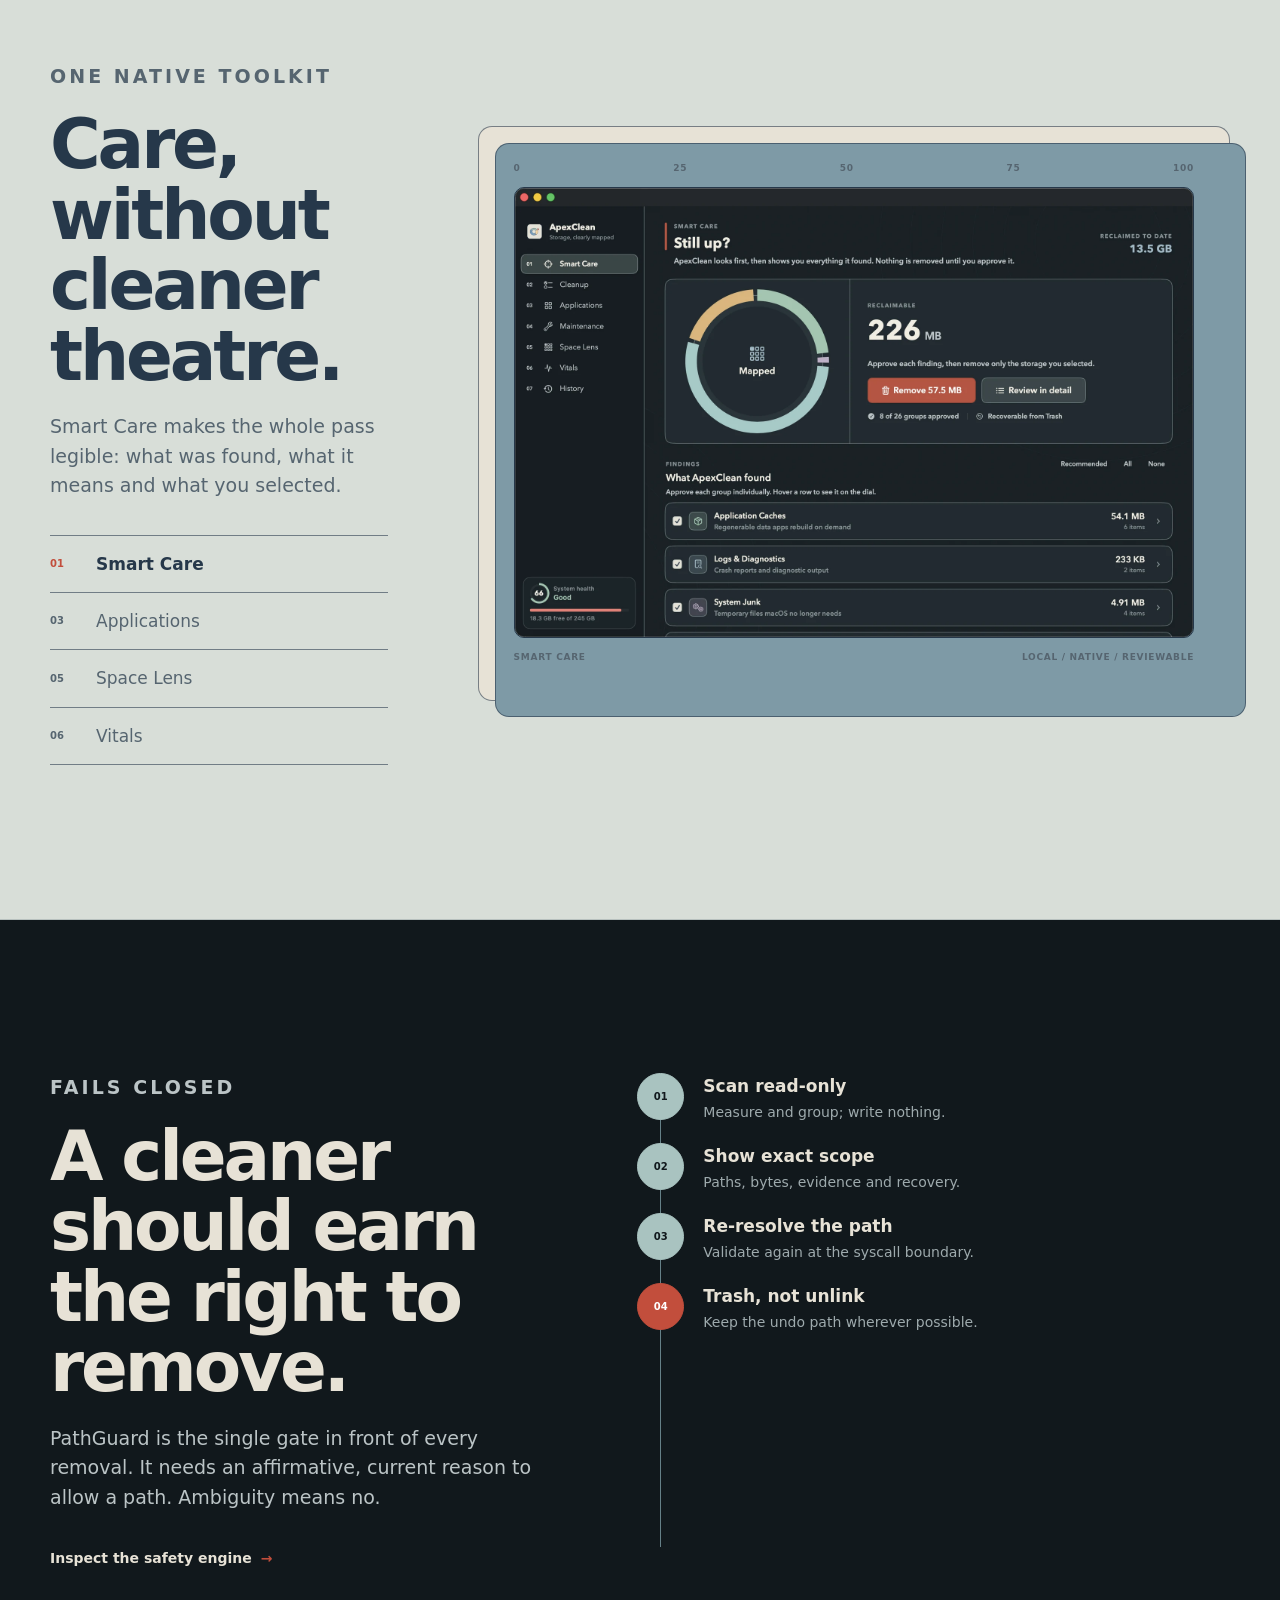
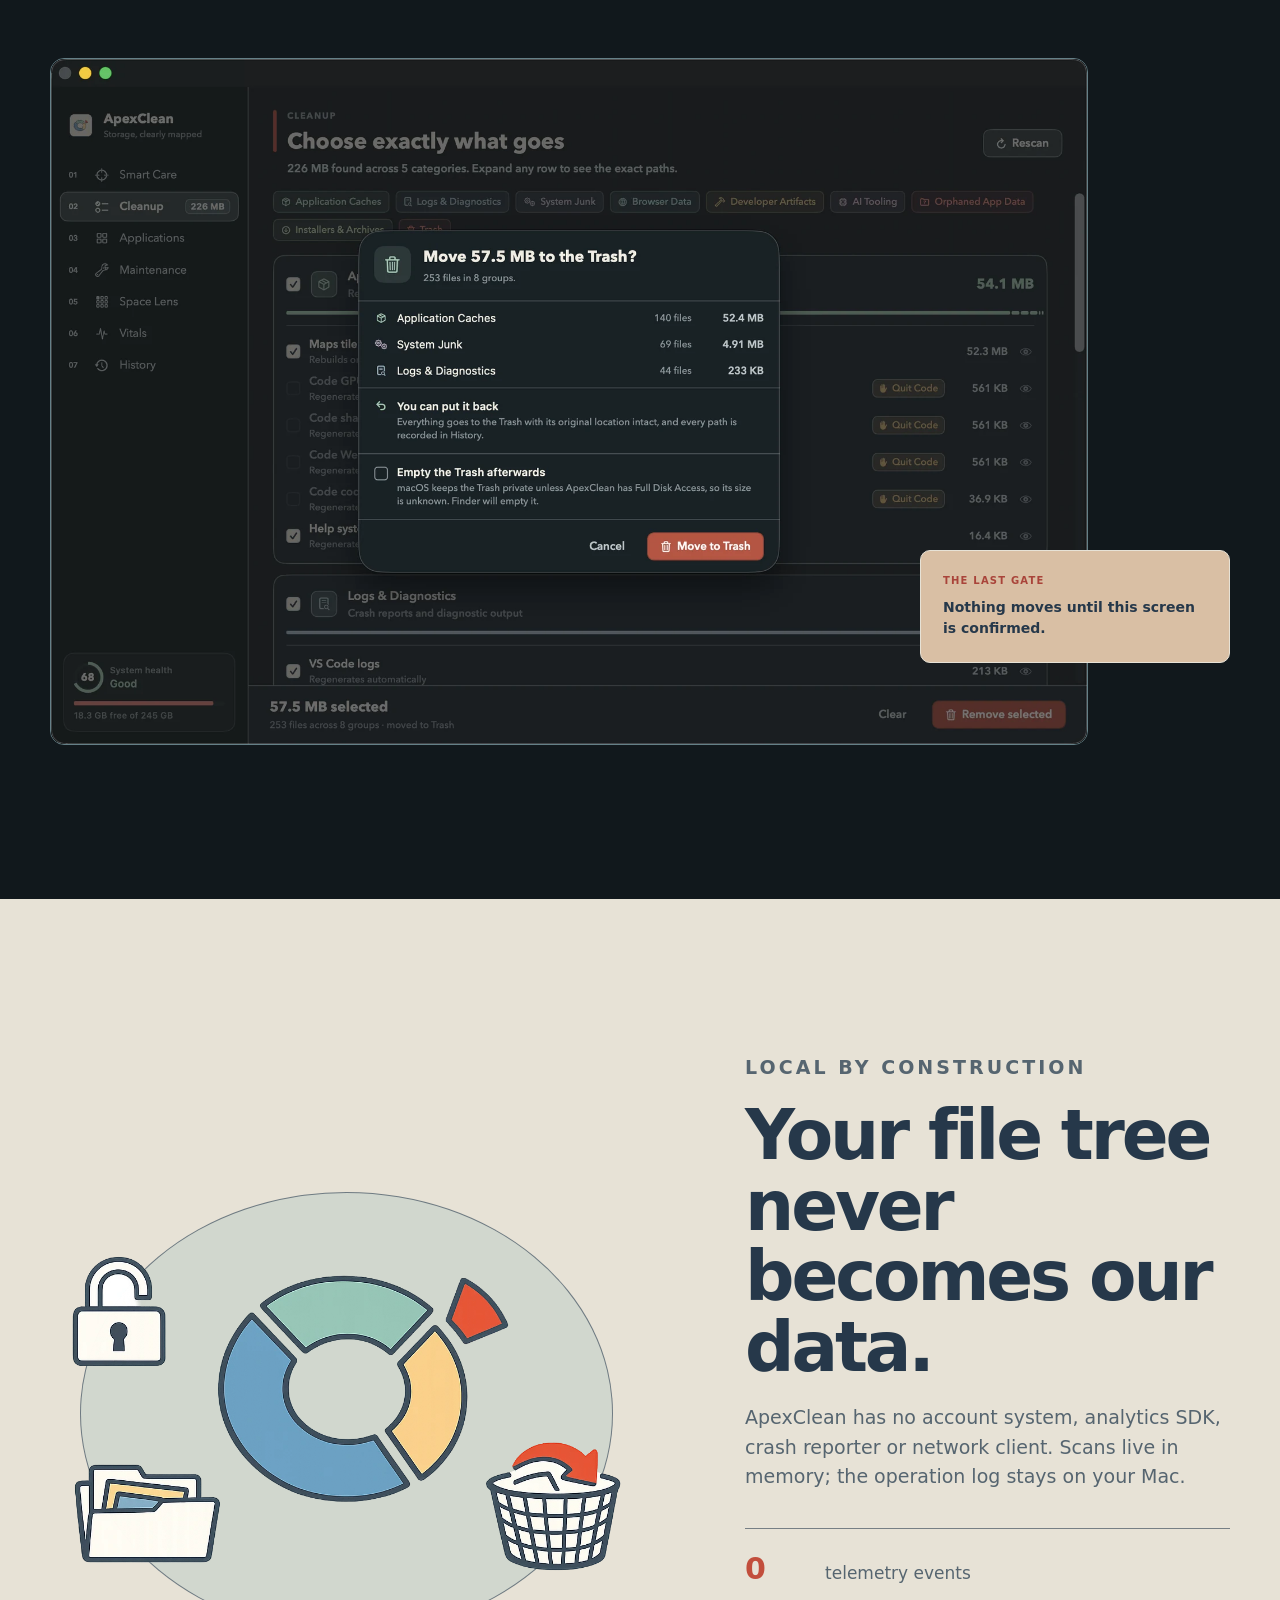
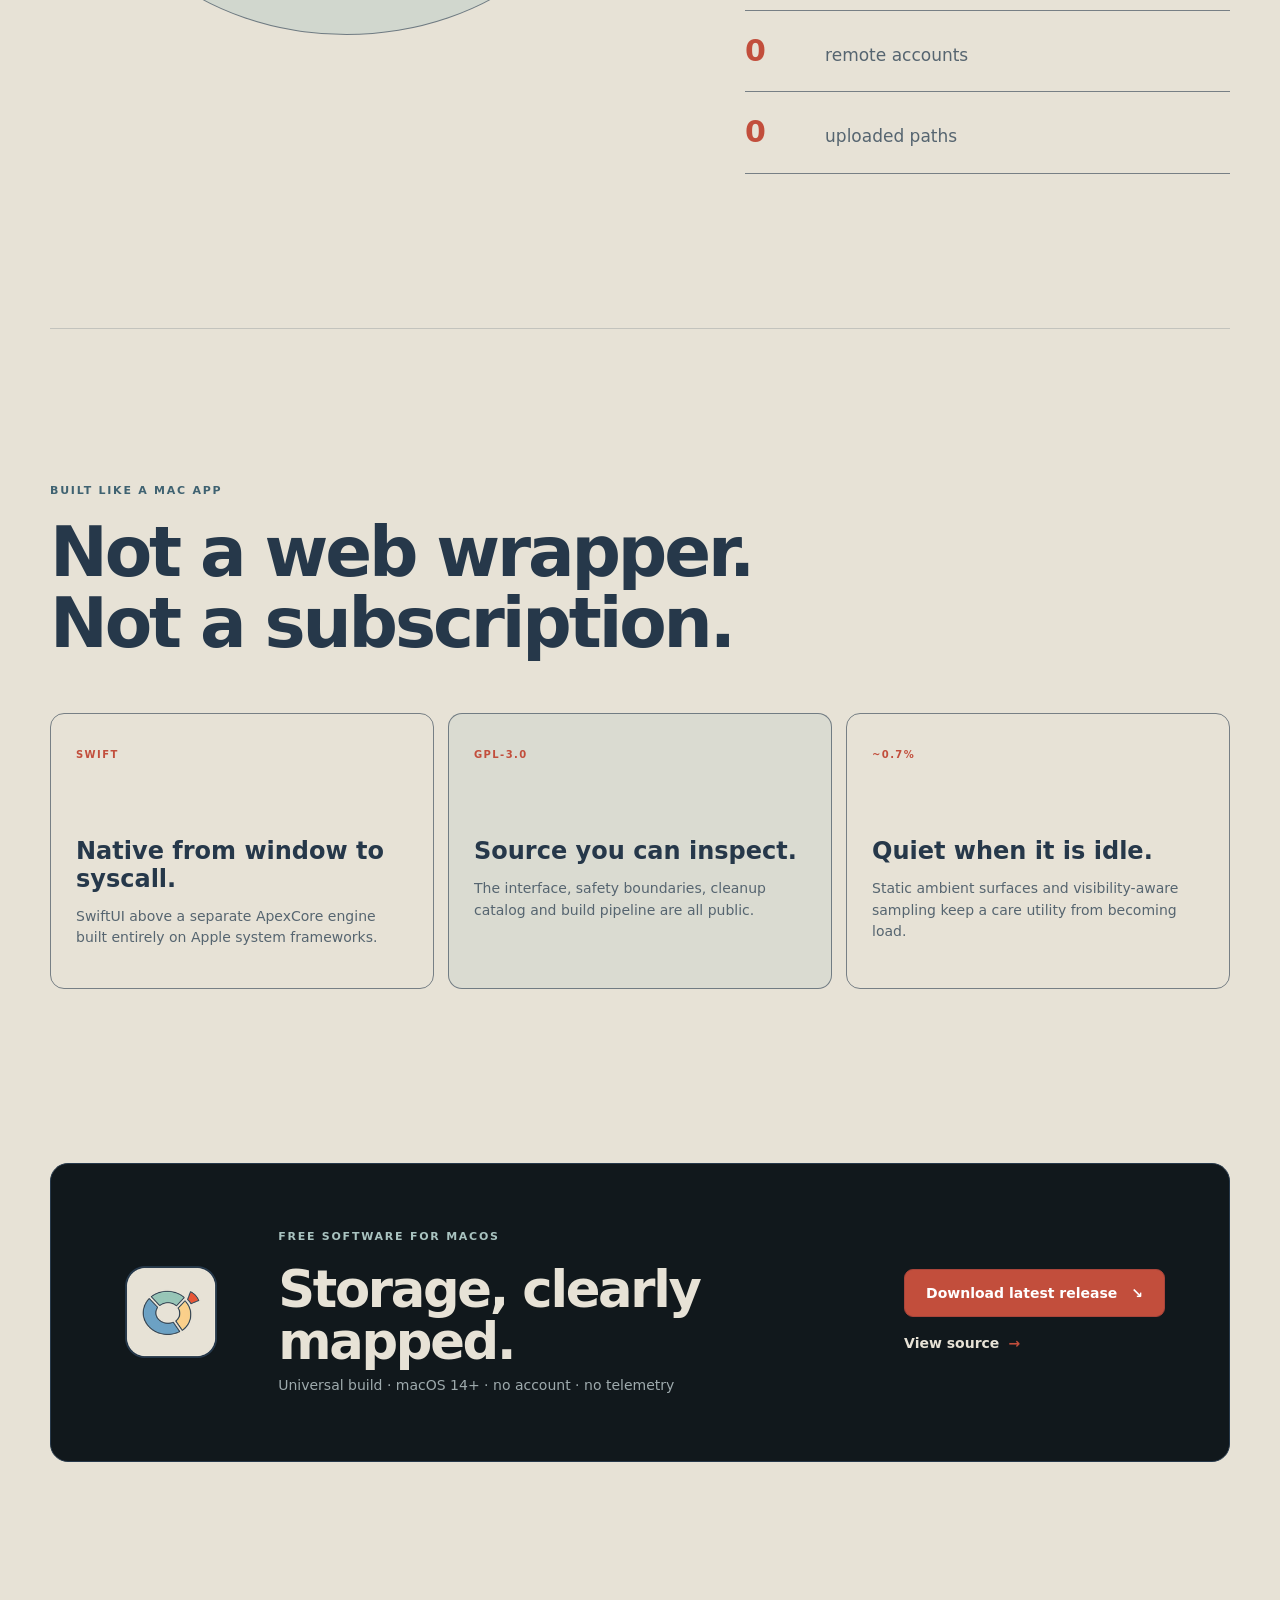
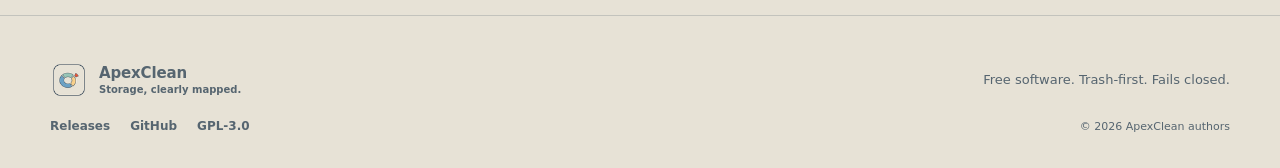
==== commit ee14d1ee: "Complete end-to-end cleanup audit and runtime hardening Close the remaining safety and lifecycle fin" ====
--- a/site/index.html
+++ b/site/index.html
@@ -110,7 +110,7 @@
 
     <section class="stat-rail shell reveal" aria-label="Product facts">
       <div><strong>406</strong><span>carefully bounded cleanup rules</span></div>
-      <div><strong>176</strong><span>tests around the destructive engine</span></div>
+      <div><strong>191</strong><span>tests around the destructive engine</span></div>
       <div><strong>0</strong><span>accounts, uploads or telemetry events</span></div>
       <div><strong>100%</strong><span>native Swift and Apple frameworks</span></div>
     </section>
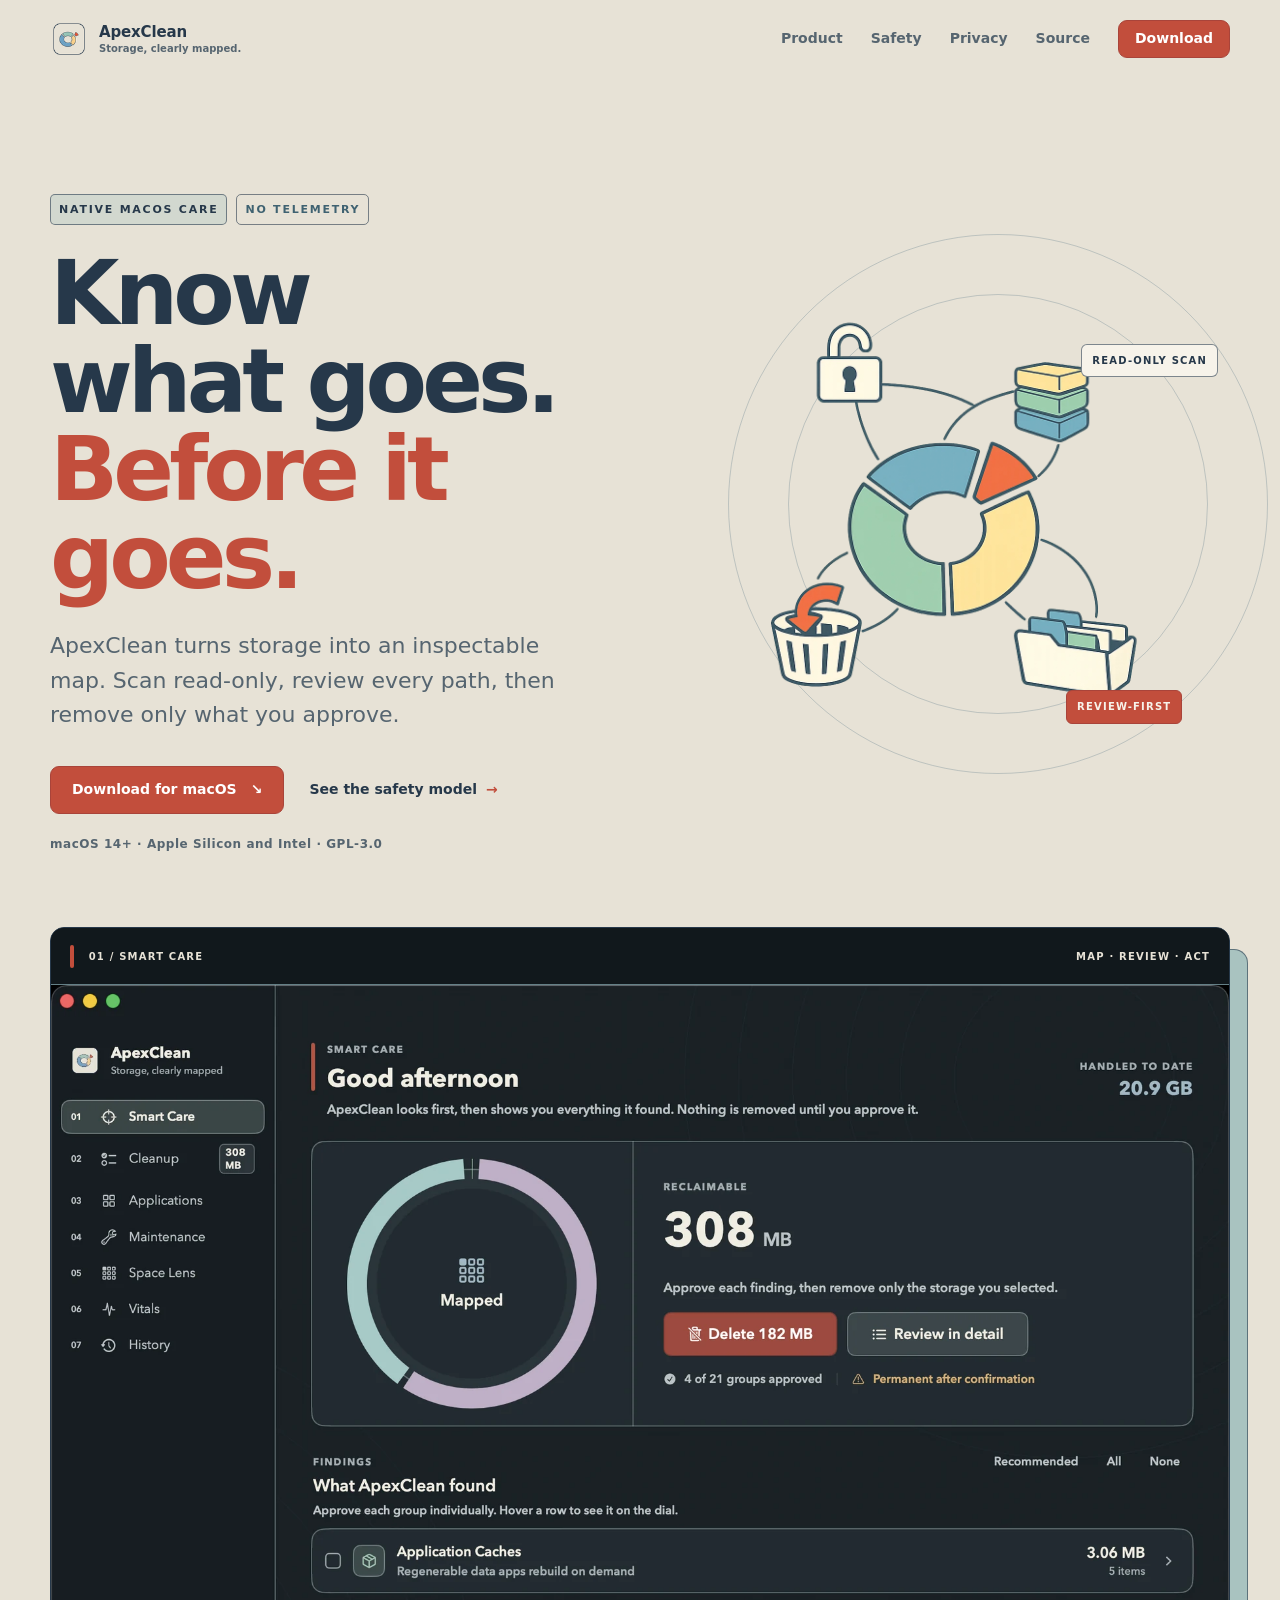
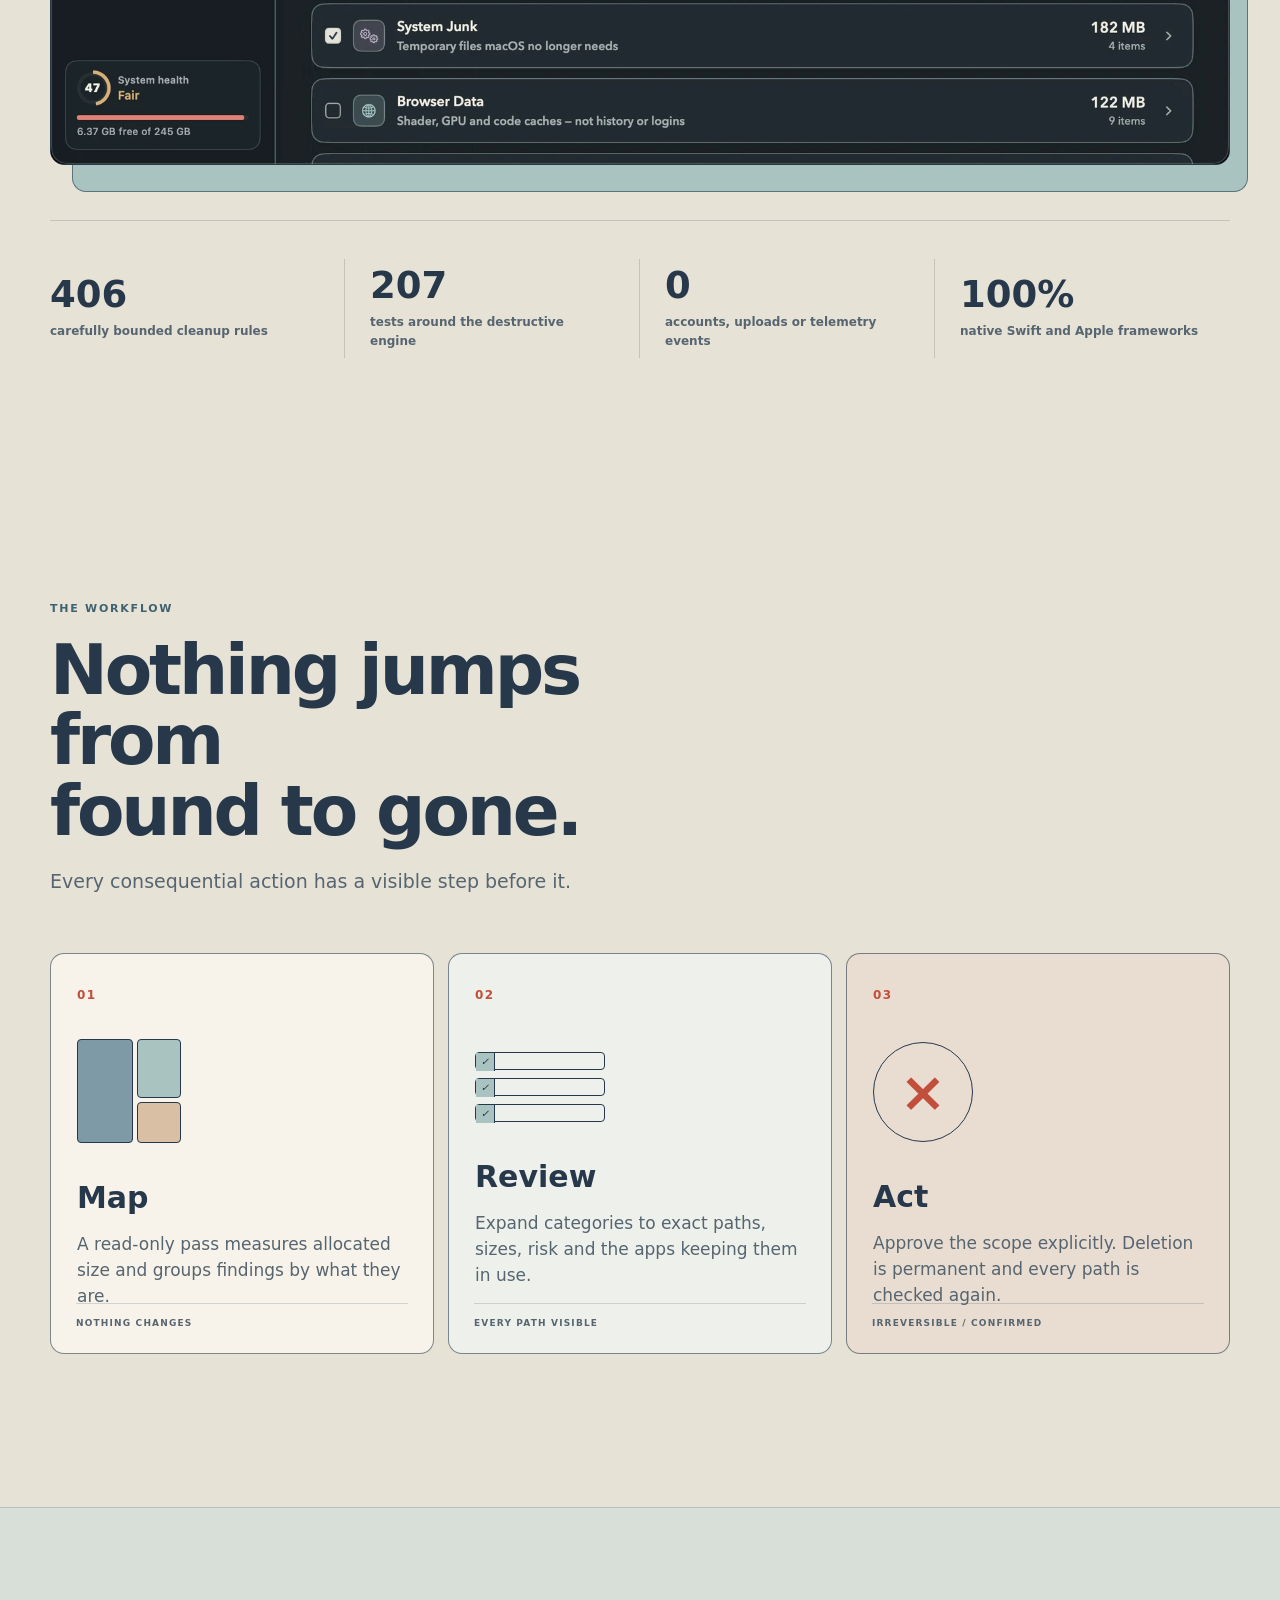
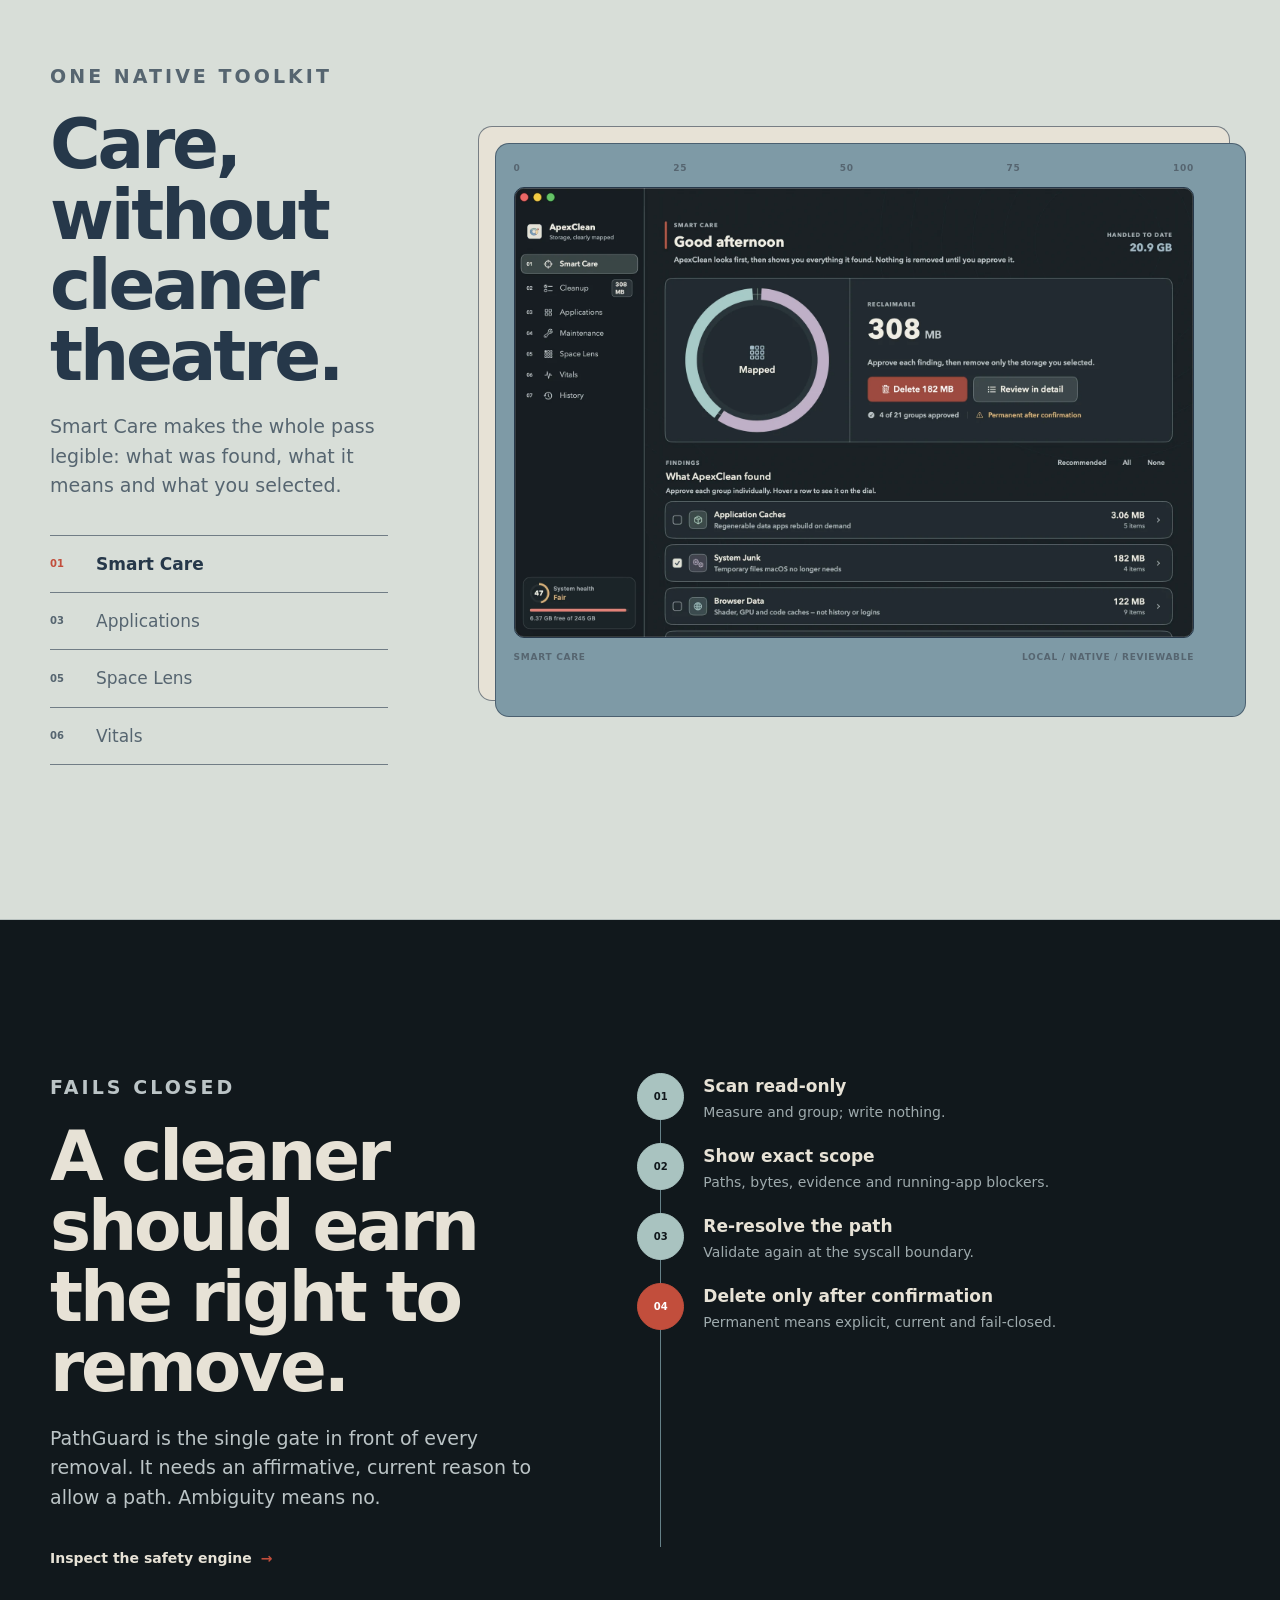
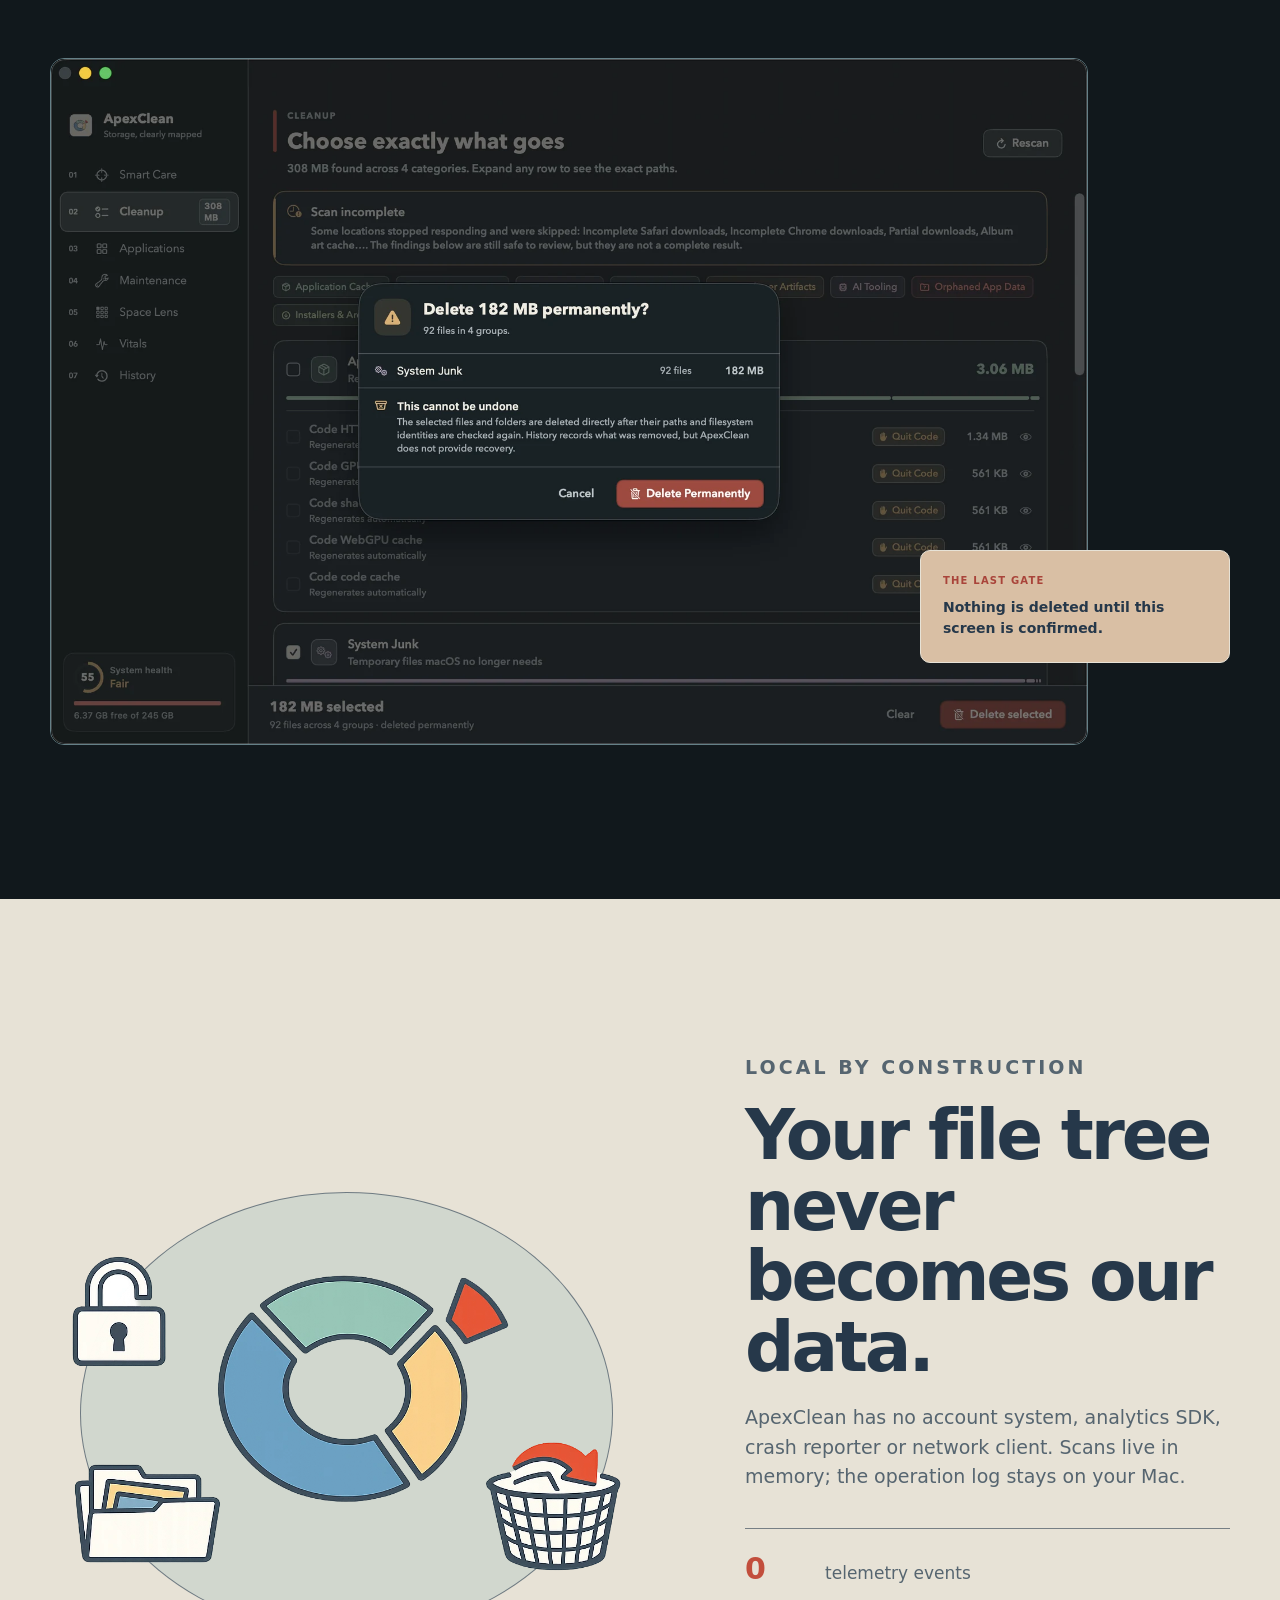
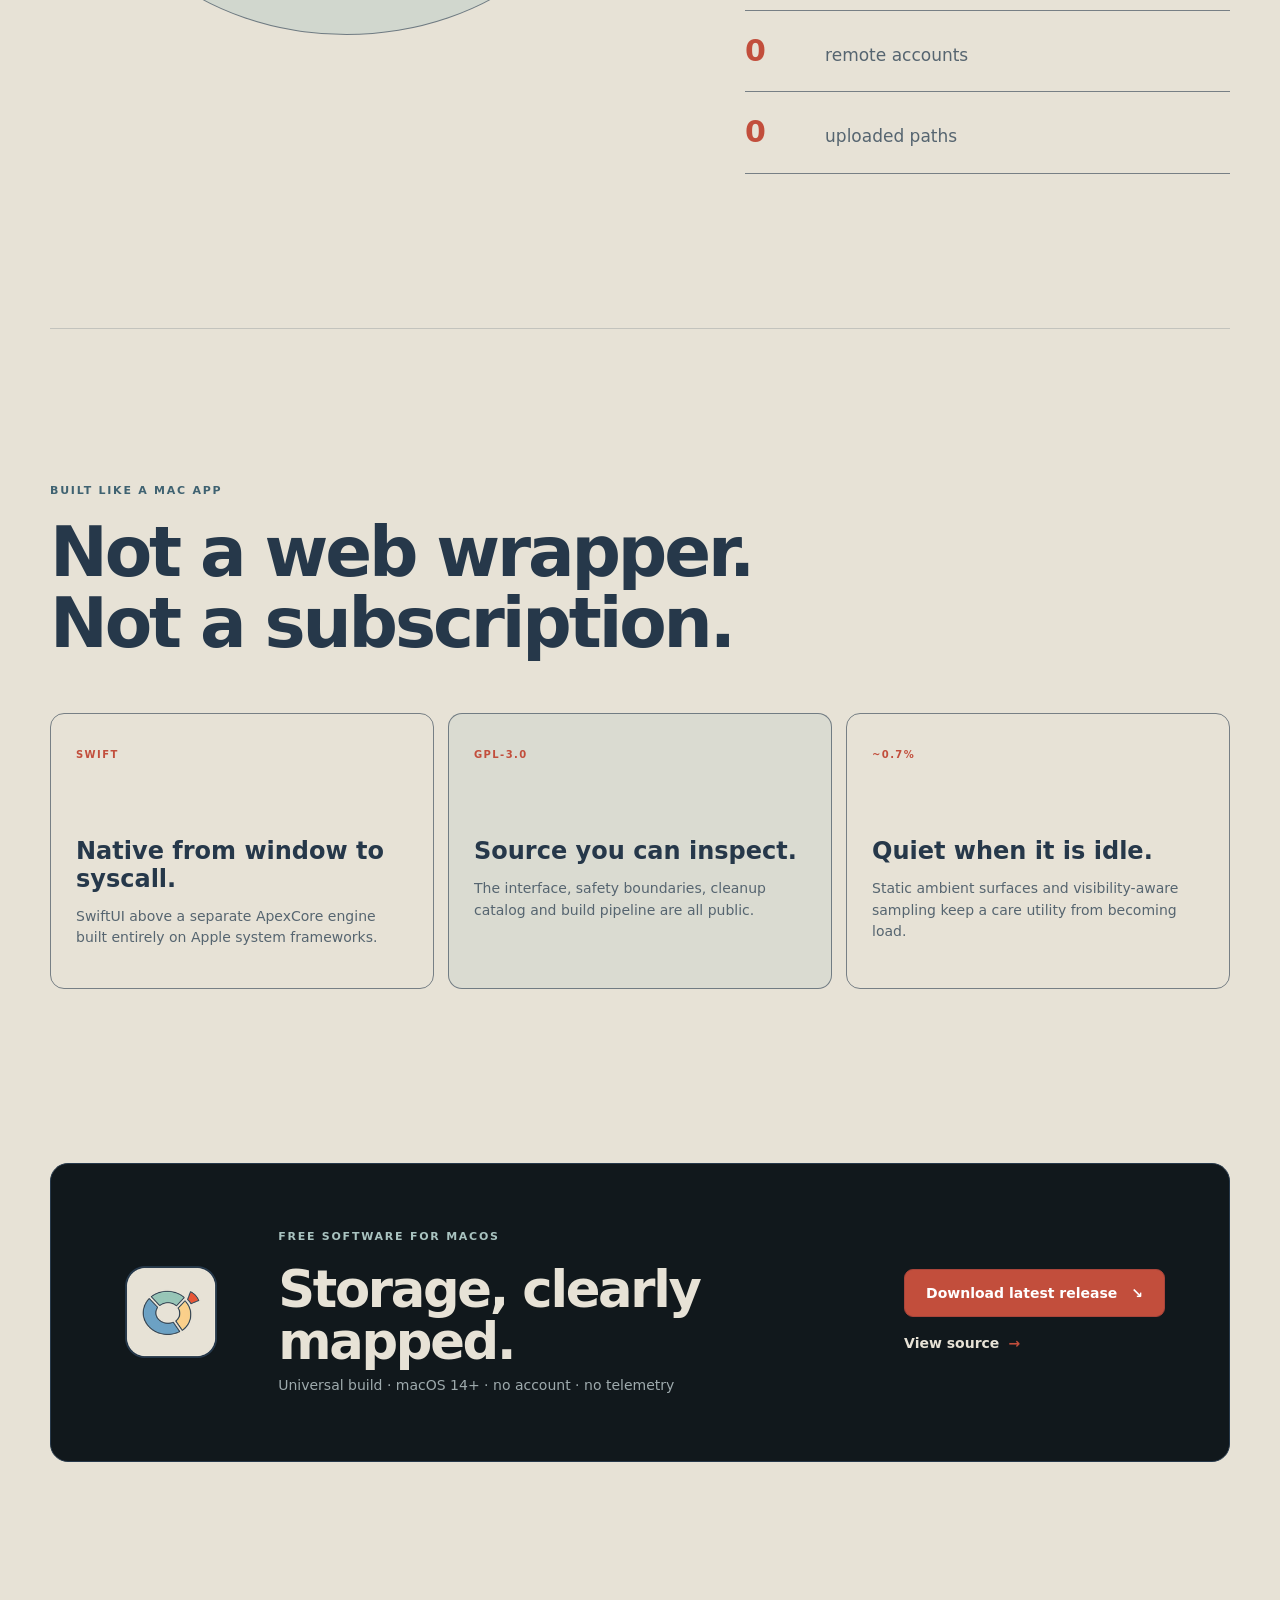
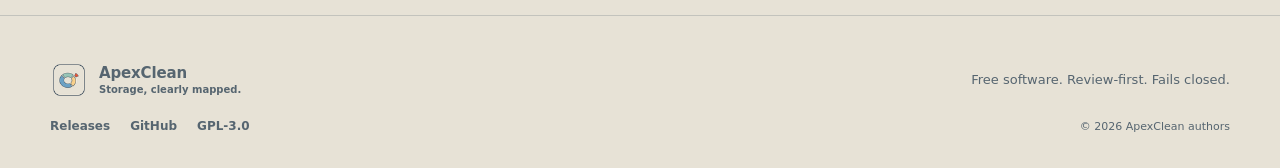
==== commit 3e740ad9: "Adopt explicit permanent deletion and close final audit gaps Replace recovery and Trash-first produc" ====
--- a/site/index.html
+++ b/site/index.html
@@ -93,7 +93,7 @@
         <div class="atlas-orbit orbit-two"></div>
         <img src="assets/hero-atlas.webp" width="768" height="512" alt="">
         <div class="atlas-note note-top">READ-ONLY SCAN</div>
-        <div class="atlas-note note-bottom">TRASH-FIRST</div>
+        <div class="atlas-note note-bottom">REVIEW-FIRST</div>
       </div>
     </section>
 
@@ -104,13 +104,13 @@
           <span><i></i> 01 / SMART CARE</span>
           <span>MAP · REVIEW · ACT</span>
         </div>
-        <img src="assets/smartcare.webp" width="1800" height="1190" alt="ApexClean Smart Care showing a segmented storage map, 226 MB reclaimable and reviewable findings.">
+        <img src="assets/smartcare.webp" width="1800" height="1190" alt="ApexClean Smart Care showing a segmented storage map, 308 MB reclaimable and reviewable findings.">
       </figure>
     </section>
 
     <section class="stat-rail shell reveal" aria-label="Product facts">
       <div><strong>406</strong><span>carefully bounded cleanup rules</span></div>
-      <div><strong>191</strong><span>tests around the destructive engine</span></div>
+      <div><strong>207</strong><span>tests around the destructive engine</span></div>
       <div><strong>0</strong><span>accounts, uploads or telemetry events</span></div>
       <div><strong>100%</strong><span>native Swift and Apple frameworks</span></div>
     </section>
@@ -139,10 +139,10 @@
         </article>
         <article class="workflow-card reveal">
           <span class="card-index">03</span>
-          <div class="trash-mark" aria-hidden="true">↶</div>
+          <div class="action-mark" aria-hidden="true">×</div>
           <h3>Act</h3>
-          <p>Approve the scope explicitly. Removals go to the Trash wherever macOS allows.</p>
-          <small>RECOVERABLE BY DEFAULT</small>
+          <p>Approve the scope explicitly. Deletion is permanent and every path is checked again.</p>
+          <small>IRREVERSIBLE / CONFIRMED</small>
         </article>
       </div>
     </section>
@@ -165,7 +165,7 @@
             <button class="tour-tab" aria-pressed="false"
               data-image="assets/applications.webp"
               data-title="Uninstall with evidence."
-              data-copy="See the bundle, containers and every supporting file before ApexClean proposes moving anything.">
+              data-copy="See the bundle, containers and every supporting file before ApexClean proposes permanent deletion.">
               <span>03</span> Applications
             </button>
             <button class="tour-tab" aria-pressed="false"
@@ -208,16 +208,16 @@
 
         <ol class="guard-path reveal">
           <li><span>01</span><div><strong>Scan read-only</strong><p>Measure and group; write nothing.</p></div></li>
-          <li><span>02</span><div><strong>Show exact scope</strong><p>Paths, bytes, evidence and recovery.</p></div></li>
+          <li><span>02</span><div><strong>Show exact scope</strong><p>Paths, bytes, evidence and running-app blockers.</p></div></li>
           <li><span>03</span><div><strong>Re-resolve the path</strong><p>Validate again at the syscall boundary.</p></div></li>
-          <li><span>04</span><div><strong>Trash, not unlink</strong><p>Keep the undo path wherever possible.</p></div></li>
+          <li><span>04</span><div><strong>Delete only after confirmation</strong><p>Permanent means explicit, current and fail-closed.</p></div></li>
         </ol>
       </div>
 
       <div class="shell review-frame reveal">
         <img src="assets/review.webp" width="1800" height="1190"
-          alt="ApexClean confirmation sheet showing selected categories, exact size and recovery information.">
-        <div class="review-callout"><span>THE LAST GATE</span> Nothing moves until this screen is confirmed.</div>
+          alt="ApexClean permanent-deletion confirmation showing selected categories and exact size.">
+        <div class="review-callout"><span>THE LAST GATE</span> Nothing is deleted until this screen is confirmed.</div>
       </div>
     </section>
 
@@ -275,7 +275,7 @@
         <img src="assets/app-icon-64.png" width="38" height="38" alt="">
         <span><strong>ApexClean</strong><small>Storage, clearly mapped.</small></span>
       </div>
-      <p>Free software. Trash-first. Fails closed.</p>
+      <p>Free software. Review-first. Fails closed.</p>
       <nav aria-label="Footer navigation">
         <a href="https://github.com/ShalomObongo/ApexClean/releases/latest">Releases</a>
         <a href="https://github.com/ShalomObongo/ApexClean">GitHub</a>
--- a/site/styles.css
+++ b/site/styles.css
@@ -643,7 +643,7 @@
   font-size: 10px;
 }
 
-.trash-mark {
+.action-mark {
   width: 100px;
   height: 100px;
   margin-top: 36px;
